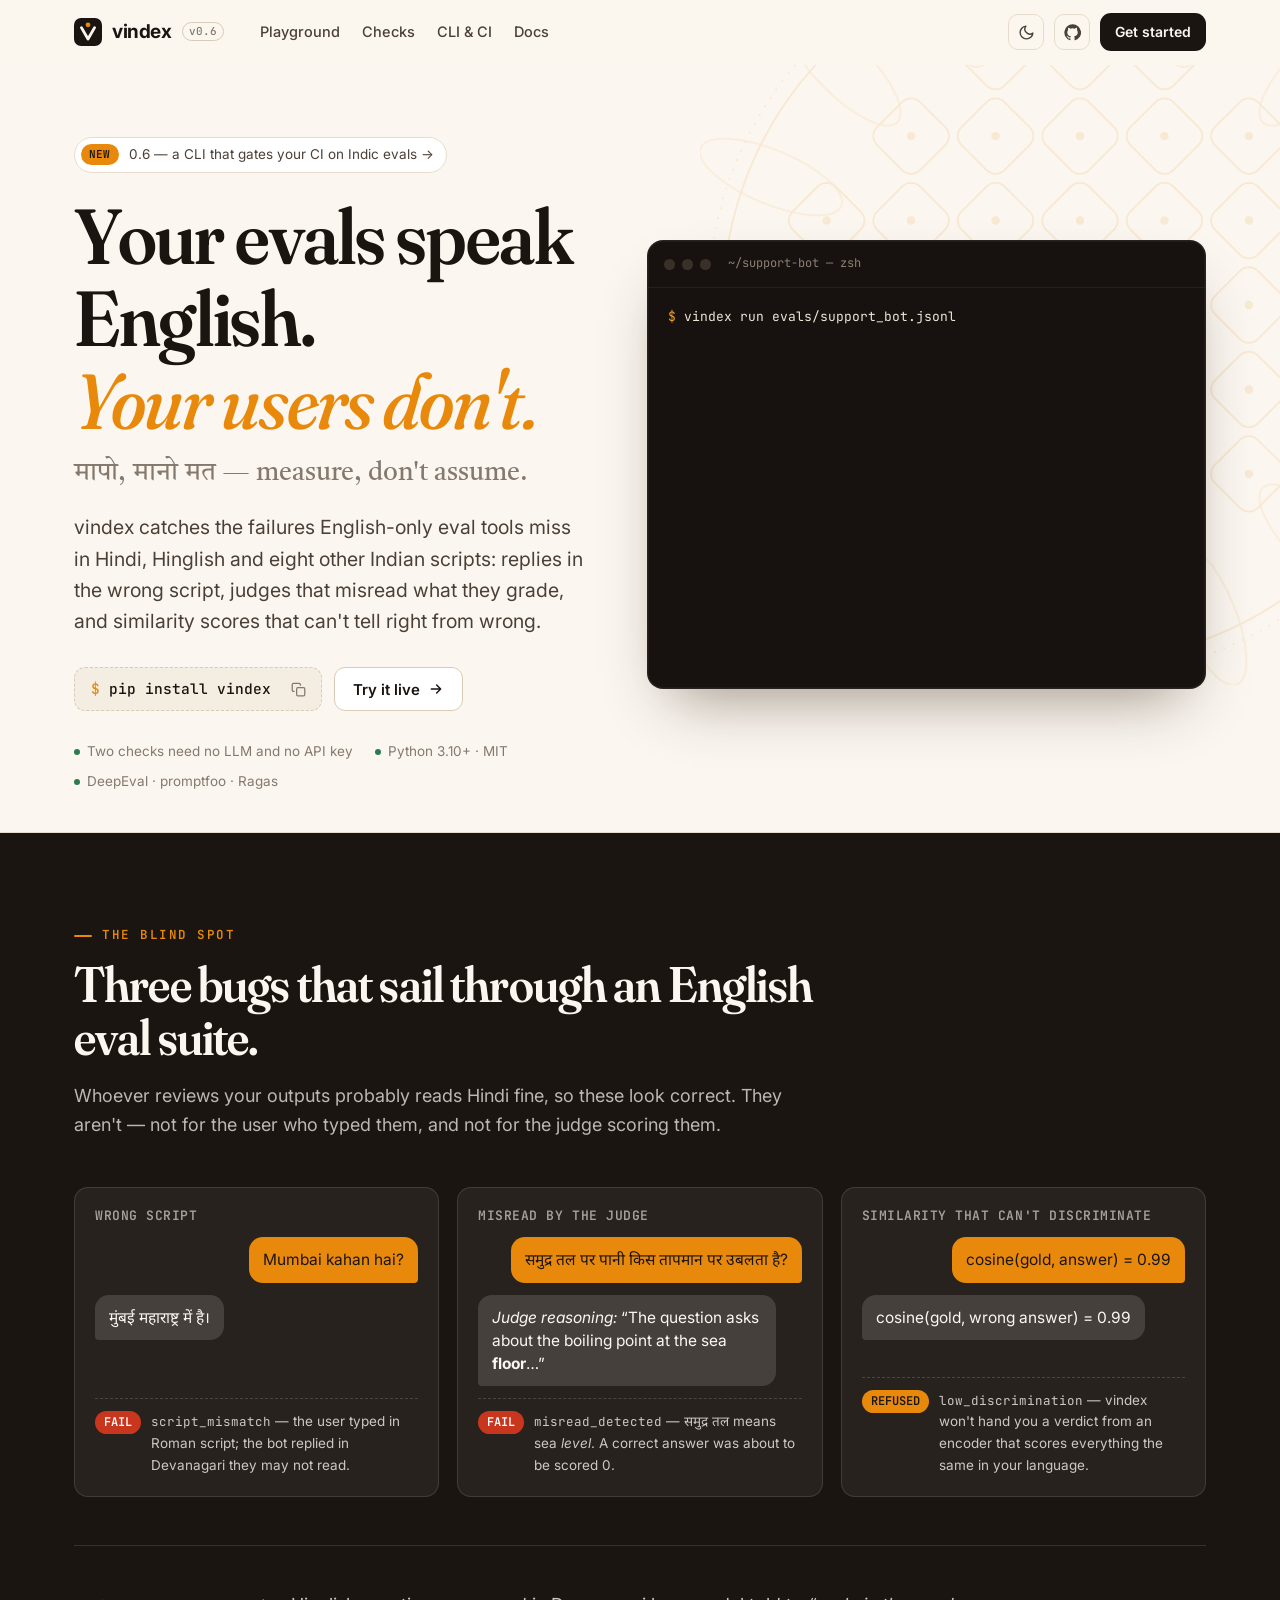
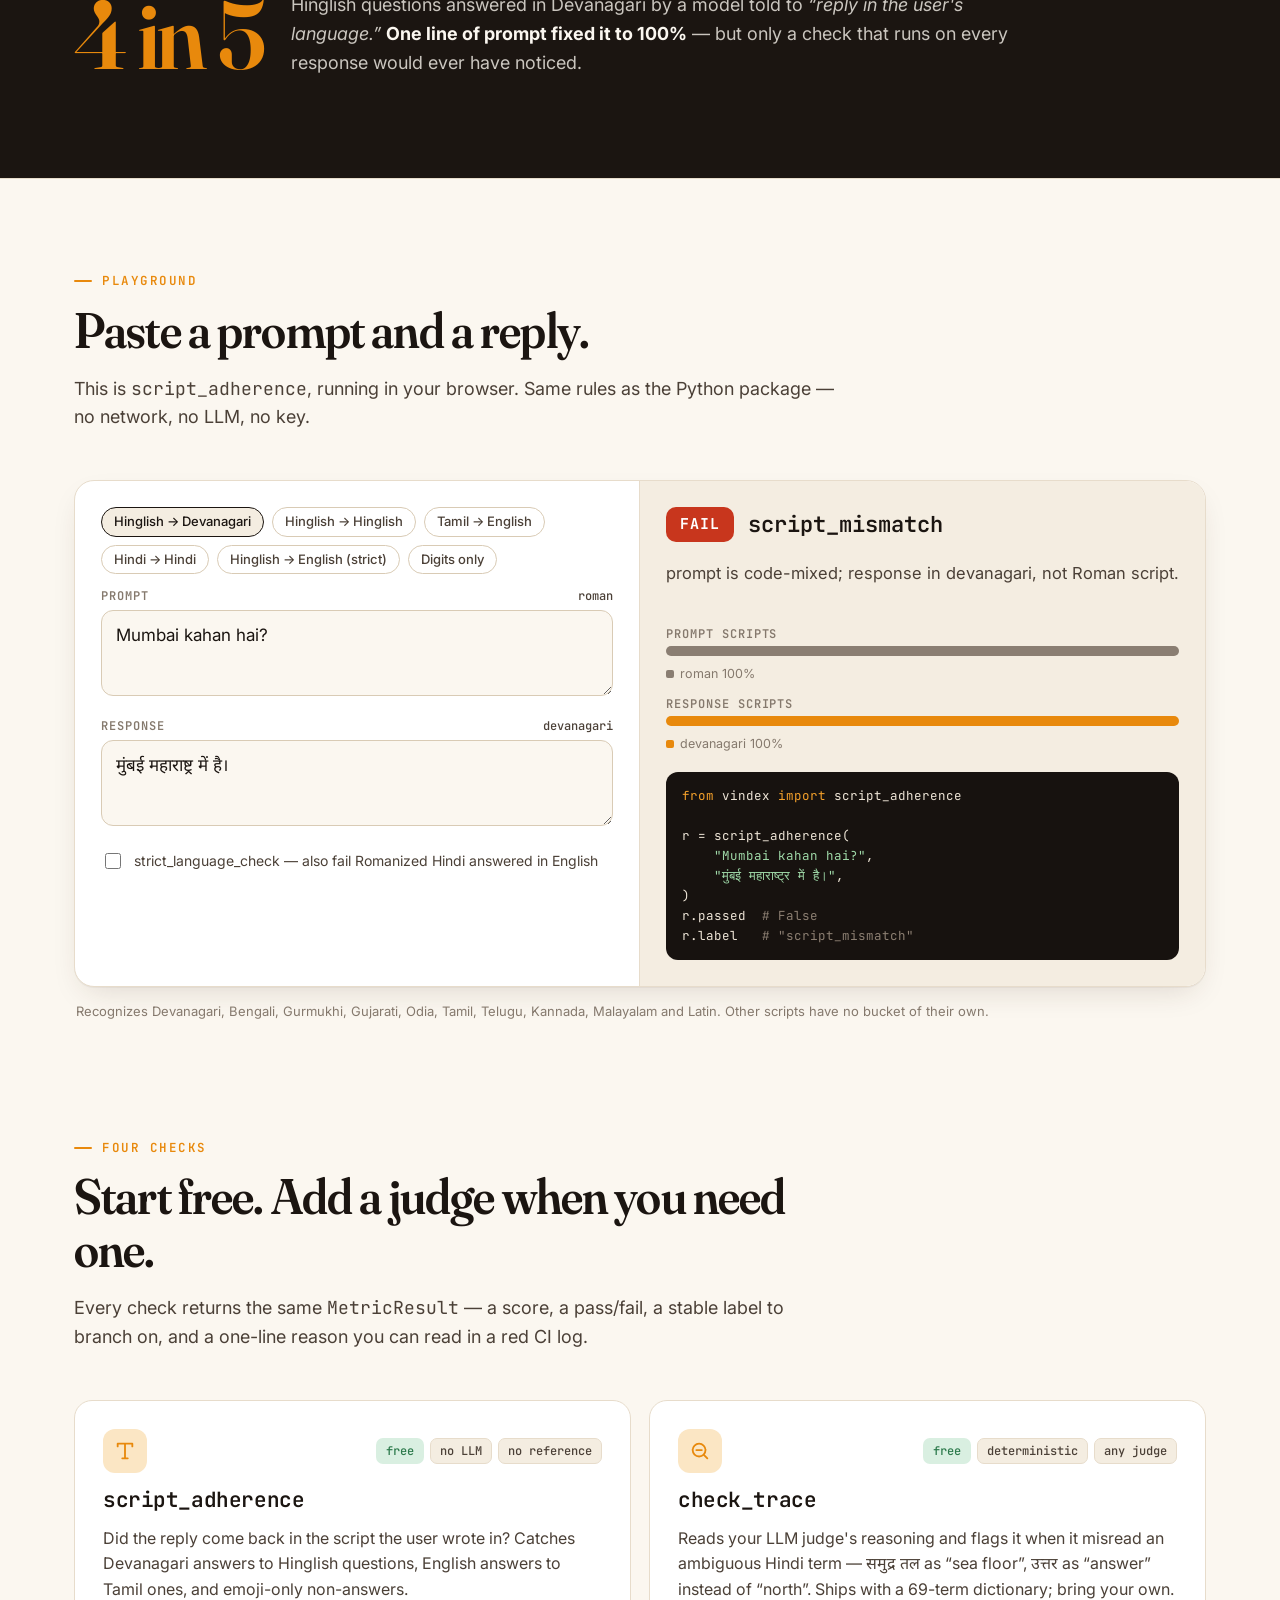
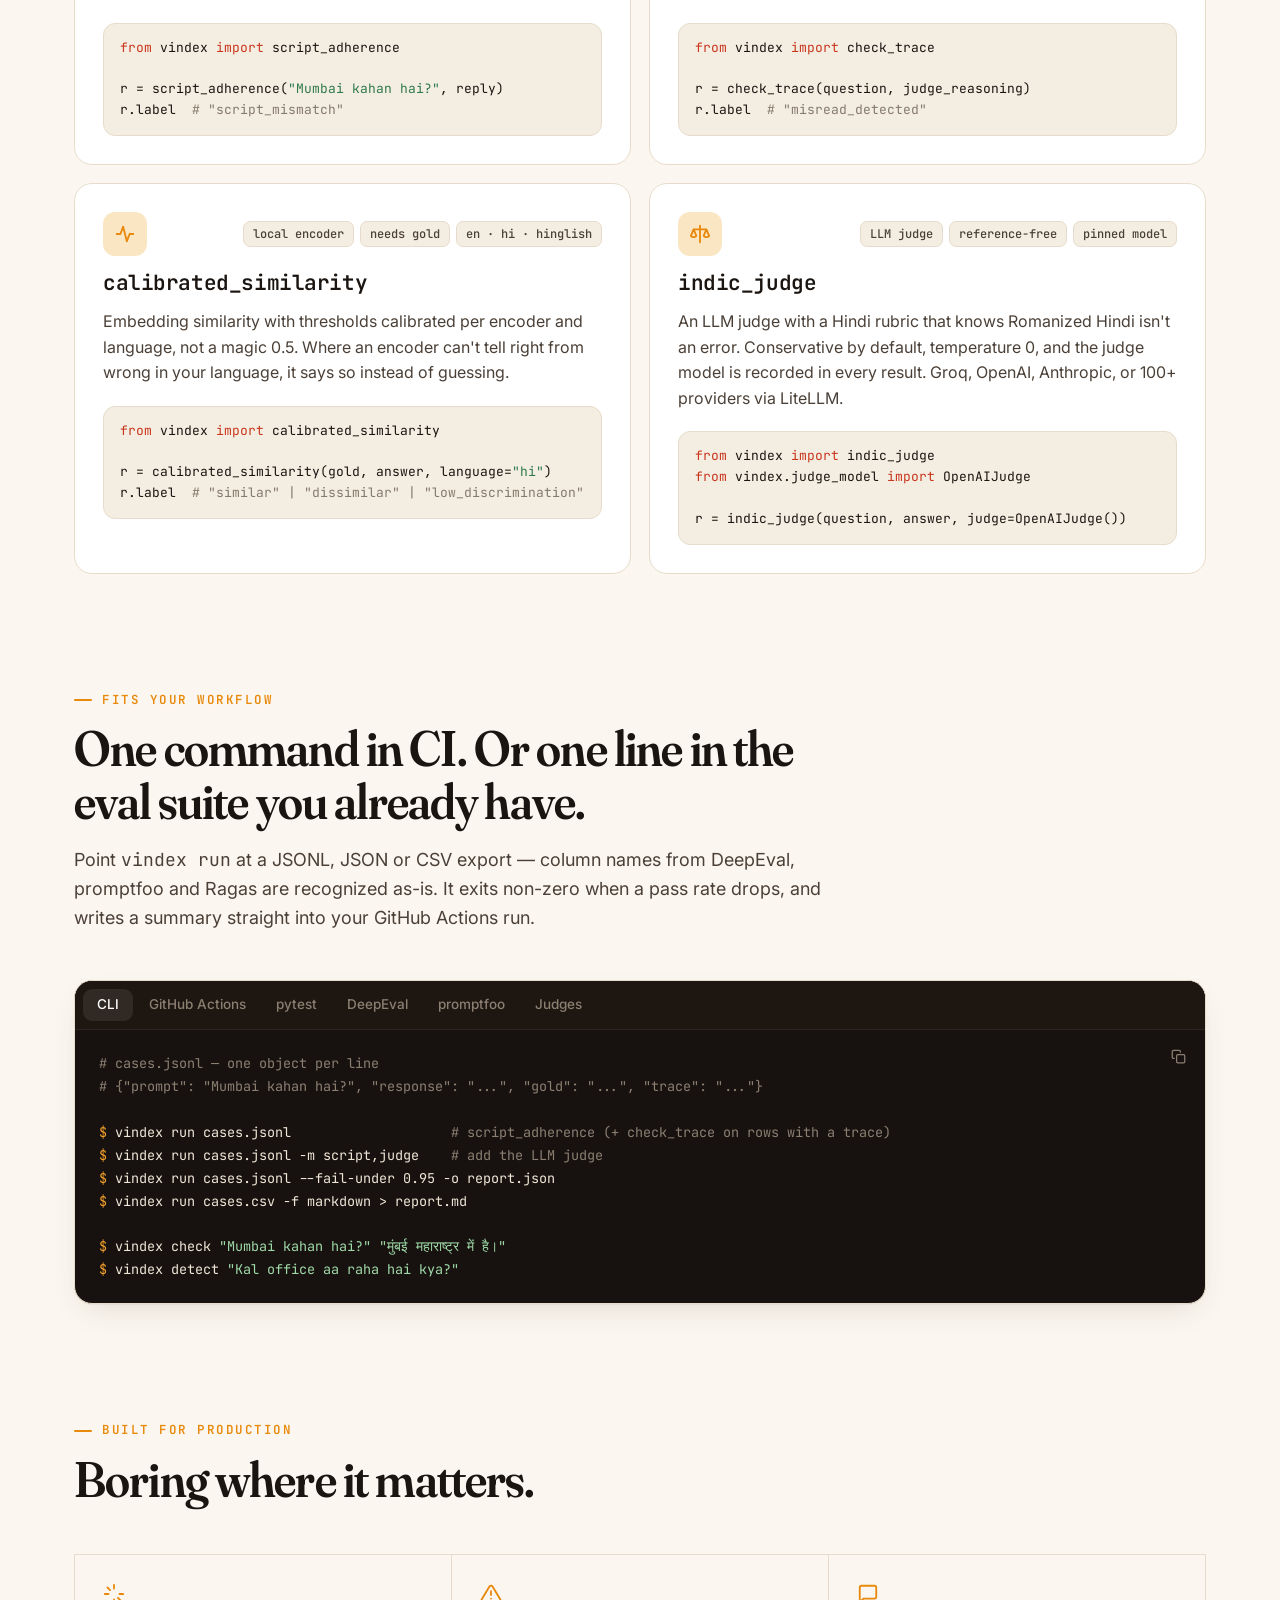
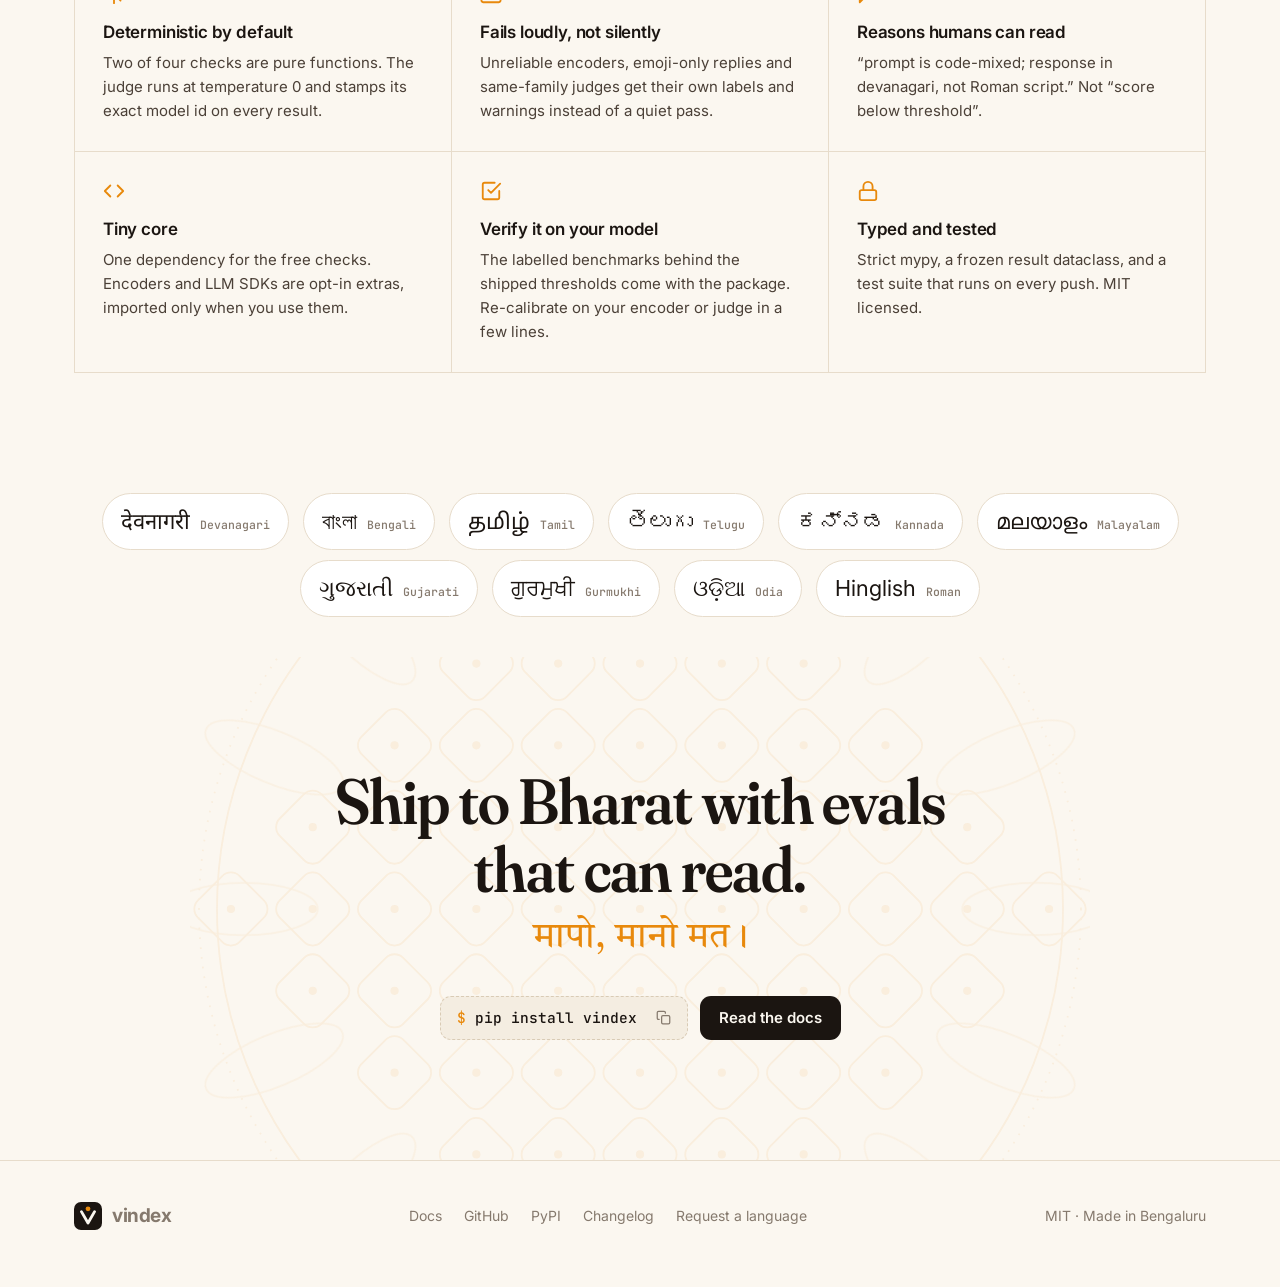
==== site/index.html @ a99db392 "Ship v0.6.0: turn vindex into a product - Add the `vindex` CLI (run/check/detect) with CI exit codes" ====
<!doctype html>
<html lang="en">
<head>
<meta charset="utf-8">
<meta name="viewport" content="width=device-width, initial-scale=1">
<title>vindex — Evals for Indian-language LLM apps</title>
<meta name="description" content="Catch the failures English-only eval tools miss in Hindi, Hinglish and 8 other Indian scripts: wrong-script replies, misread terms, and judges that don't understand what they grade.">
<meta property="og:title" content="vindex — Evals for Indian-language LLM apps">
<meta property="og:description" content="Script adherence, calibrated similarity, an Indic LLM judge and mistranslation checks. pip install vindex.">
<meta property="og:type" content="website">
<meta name="theme-color" content="#fbf7f0" media="(prefers-color-scheme: light)">
<meta name="theme-color" content="#120e0b" media="(prefers-color-scheme: dark)">
<link rel="icon" href="favicon.svg" type="image/svg+xml">
<link rel="preconnect" href="https://fonts.googleapis.com">
<link rel="preconnect" href="https://fonts.gstatic.com" crossorigin>
<link href="https://fonts.googleapis.com/css2?family=Fraunces:ital,opsz,wght,SOFT@0,9..144,500..700,50;1,9..144,500,50&family=Inter:wght@400;500;600;700&family=JetBrains+Mono:wght@400;500;600;700&family=Tiro+Devanagari+Hindi&family=Noto+Sans+Devanagari:wght@400;600&family=Noto+Sans+Tamil:wght@400;600&display=swap" rel="stylesheet">
<link rel="stylesheet" href="assets/style.css">
</head>
<body>

<header class="nav">
  <div class="wrap">
    <a class="brand" href="./"><img class="brand-mark" src="assets/logo.svg" alt="">vindex <small>v0.6</small></a>
    <nav class="nav-links" aria-label="Primary">
      <a href="#playground">Playground</a>
      <a href="#checks">Checks</a>
      <a href="#workflow">CLI &amp; CI</a>
      <a href="docs.html">Docs</a>
    </nav>
    <div class="nav-right">
      <button class="icon-btn" type="button" data-theme-toggle aria-label="Toggle dark mode">
        <svg viewBox="0 0 24 24" fill="none" stroke="currentColor" stroke-width="2" stroke-linecap="round" stroke-linejoin="round"><path d="M21 12.8A9 9 0 1 1 11.2 3a7 7 0 0 0 9.8 9.8z"/></svg>
      </button>
      <a class="icon-btn" href="https://github.com/dripston/vindex" aria-label="GitHub">
        <svg viewBox="0 0 24 24" fill="currentColor"><path d="M12 .5a11.5 11.5 0 0 0-3.64 22.41c.58.1.79-.25.79-.56v-2c-3.2.7-3.88-1.37-3.88-1.37-.52-1.33-1.28-1.69-1.28-1.69-1.05-.72.08-.7.08-.7 1.16.08 1.77 1.19 1.77 1.19 1.03 1.77 2.7 1.26 3.36.96.1-.75.4-1.26.73-1.55-2.55-.29-5.24-1.28-5.24-5.68 0-1.26.45-2.28 1.19-3.09-.12-.29-.52-1.46.11-3.05 0 0 .97-.31 3.17 1.18a11 11 0 0 1 5.77 0c2.2-1.49 3.17-1.18 3.17-1.18.63 1.59.23 2.76.11 3.05.74.81 1.19 1.83 1.19 3.09 0 4.41-2.69 5.38-5.25 5.67.41.36.78 1.06.78 2.14v3.17c0 .31.21.67.8.56A11.5 11.5 0 0 0 12 .5z"/></svg>
      </a>
      <a class="btn btn-primary nav-cta" href="docs.html#quickstart" style="height:38px;padding:0 14px;font-size:14px">Get started</a>
    </div>
  </div>
</header>

<main>
  <!-- ============================== HERO ============================== -->
  <section class="hero">
    <div class="hero-bg" data-kolam="9"></div>
    <div class="wrap hero-grid">
      <div>
        <a class="eyebrow" href="docs.html#cli"><b>NEW</b> 0.6 — a CLI that gates your CI on Indic evals →</a>
        <h1>Your evals speak English.<br><em>Your users don't.</em></h1>
        <div class="hero-deva" lang="hi">मापो, मानो मत — measure, don't assume.</div>
        <p class="lede">vindex catches the failures English-only eval tools miss in Hindi, Hinglish and eight other Indian scripts: replies in the wrong script, judges that misread what they grade, and similarity scores that can't tell right from wrong.</p>
        <div class="hero-actions">
          <span class="install"><span><span class="dollar">$</span> pip install vindex</span><button class="copy" type="button" data-copy="pip install vindex"></button></span>
          <a class="btn btn-ghost" href="#playground">Try it live
            <svg viewBox="0 0 24 24" fill="none" stroke="currentColor" stroke-width="2.2" stroke-linecap="round" stroke-linejoin="round"><path d="M5 12h14M13 6l6 6-6 6"/></svg></a>
        </div>
        <div class="hero-meta">
          <span><i></i>Two checks need no LLM and no API key</span>
          <span><i></i>Python 3.10+ · MIT</span>
          <span><i></i>DeepEval · promptfoo · Ragas</span>
        </div>
      </div>
      <div class="term" aria-label="Example vindex CLI output">
        <div class="term-bar"><i></i><i></i><i></i><span>~/support-bot — zsh</span></div>
        <pre id="term-body"></pre>
      </div>
    </div>
  </section>

  <!-- ============================== PROBLEM ============================== -->
  <section class="band">
    <div class="wrap">
      <div class="section-head reveal">
        <div class="kicker">The blind spot</div>
        <h2>Three bugs that sail through an English eval suite.</h2>
        <p>Whoever reviews your outputs probably reads Hindi fine, so these look correct. They aren't — not for the user who typed them, and not for the judge scoring them.</p>
      </div>
      <div class="chat-grid">
        <article class="chat reveal">
          <h3>Wrong script</h3>
          <div class="bubble user">Mumbai kahan hai?</div>
          <div class="bubble bot" lang="hi">मुंबई महाराष्ट्र में है।</div>
          <div class="verdict"><span class="tag fail">FAIL</span><span><code>script_mismatch</code> — the user typed in Roman script; the bot replied in Devanagari they may not read.</span></div>
        </article>
        <article class="chat reveal">
          <h3>Misread by the judge</h3>
          <div class="bubble user" lang="hi">समुद्र तल पर पानी किस तापमान पर उबलता है?</div>
          <div class="bubble bot"><i>Judge reasoning:</i> “The question asks about the boiling point at the sea <b>floor</b>…”</div>
          <div class="verdict"><span class="tag fail">FAIL</span><span><code>misread_detected</code> — समुद्र तल means sea <i>level</i>. A correct answer was about to be scored 0.</span></div>
        </article>
        <article class="chat reveal">
          <h3>Similarity that can't discriminate</h3>
          <div class="bubble user">cosine(gold, answer) = 0.99</div>
          <div class="bubble bot">cosine(gold, wrong answer) = 0.99</div>
          <div class="verdict"><span class="tag warn">REFUSED</span><span><code>low_discrimination</code> — vindex won't hand you a verdict from an encoder that scores everything the same in your language.</span></div>
        </article>
      </div>
      <div class="band-stat reveal">
        <div class="num">4 in 5</div>
        <p>Hinglish questions answered in Devanagari by a model told to <i>“reply in the user's language.”</i> <b>One line of prompt fixed it to 100%</b> — but only a check that runs on every response would ever have noticed.</p>
      </div>
    </div>
  </section>

  <!-- ============================== PLAYGROUND ============================== -->
  <section id="playground">
    <div class="wrap">
      <div class="section-head reveal">
        <div class="kicker">Playground</div>
        <h2>Paste a prompt and a reply.</h2>
        <p>This is <code>script_adherence</code>, running in your browser. Same rules as the Python package — no network, no LLM, no key.</p>
      </div>
      <div class="play reveal">
        <div class="play-in">
          <div class="presets" role="group" aria-label="Examples">
            <button type="button" class="on" data-p="Mumbai kahan hai?" data-r="मुंबई महाराष्ट्र में है।">Hinglish → Devanagari</button>
            <button type="button" data-p="Mera order kab aayega?" data-r="Aapka order kal tak deliver ho jayega.">Hinglish → Hinglish</button>
            <button type="button" data-p="சென்னை எங்கே உள்ளது?" data-r="Chennai is in Tamil Nadu.">Tamil → English</button>
            <button type="button" data-p="भारत की राजधानी क्या है?" data-r="भारत की राजधानी नई दिल्ली है।">Hindi → Hindi</button>
            <button type="button" data-p="Paisa kab refund hoga?" data-r="Your refund will arrive in 5-7 days." data-strict="1">Hinglish → English (strict)</button>
            <button type="button" data-p="Kitne log rehte hai Delhi mein?" data-r="३२०००००० 🙂">Digits only</button>
          </div>
          <div class="field">
            <label for="pg-prompt">Prompt <span id="pg-p-script"></span></label>
            <textarea id="pg-prompt" spellcheck="false">Mumbai kahan hai?</textarea>
          </div>
          <div class="field">
            <label for="pg-response">Response <span id="pg-r-script"></span></label>
            <textarea id="pg-response" spellcheck="false">मुंबई महाराष्ट्र में है।</textarea>
          </div>
          <label class="toggle"><input type="checkbox" id="pg-strict"> strict_language_check — also fail Romanized Hindi answered in English</label>
        </div>
        <div class="play-out" aria-live="polite">
          <div class="result-head">
            <span id="pg-verdict" class="big-verdict fail">FAIL</span>
            <span id="pg-label" class="result-label">script_mismatch</span>
          </div>
          <p id="pg-reason" class="result-reason"></p>
          <div class="bars">
            <div><h4>Prompt scripts</h4><div class="bar" id="pg-p-bar"></div><div class="legend" id="pg-p-legend"></div></div>
            <div><h4>Response scripts</h4><div class="bar" id="pg-r-bar"></div><div class="legend" id="pg-r-legend"></div></div>
          </div>
          <div class="code-out" id="pg-code"></div>
        </div>
      </div>
      <p class="play-note">Recognizes Devanagari, Bengali, Gurmukhi, Gujarati, Odia, Tamil, Telugu, Kannada, Malayalam and Latin. Other scripts have no bucket of their own.</p>
    </div>
  </section>

  <!-- ============================== CHECKS ============================== -->
  <section id="checks" style="padding-top:24px">
    <div class="wrap">
      <div class="section-head reveal">
        <div class="kicker">Four checks</div>
        <h2>Start free. Add a judge when you need one.</h2>
        <p>Every check returns the same <code>MetricResult</code> — a score, a pass/fail, a stable label to branch on, and a one-line reason you can read in a red CI log.</p>
      </div>
      <div class="cards">
        <article class="card reveal">
          <div class="card-top">
            <div class="card-icon"><svg viewBox="0 0 24 24" fill="none" stroke="currentColor" stroke-width="2" stroke-linecap="round" stroke-linejoin="round"><path d="M4 7V4h16v3M9 20h6M12 4v16"/></svg></div>
            <div class="chips"><span class="chip free">free</span><span class="chip">no LLM</span><span class="chip">no reference</span></div>
          </div>
          <h3>script_adherence</h3>
          <p>Did the reply come back in the script the user wrote in? Catches Devanagari answers to Hinglish questions, English answers to Tamil ones, and emoji-only non-answers.</p>
<pre><span class="k">from</span> vindex <span class="k">import</span> script_adherence

r = script_adherence(<span class="s">"Mumbai kahan hai?"</span>, reply)
r.label  <span class="c"># "script_mismatch"</span></pre>
        </article>
        <article class="card reveal">
          <div class="card-top">
            <div class="card-icon"><svg viewBox="0 0 24 24" fill="none" stroke="currentColor" stroke-width="2" stroke-linecap="round" stroke-linejoin="round"><circle cx="11" cy="11" r="7"/><path d="m20 20-3.5-3.5M8 11h6"/></svg></div>
            <div class="chips"><span class="chip free">free</span><span class="chip">deterministic</span><span class="chip">any judge</span></div>
          </div>
          <h3>check_trace</h3>
          <p>Reads your LLM judge's reasoning and flags it when it misread an ambiguous Hindi term — <span lang="hi">समुद्र तल</span> as “sea floor”, <span lang="hi">उत्तर</span> as “answer” instead of “north”. Ships with a 69-term dictionary; bring your own.</p>
<pre><span class="k">from</span> vindex <span class="k">import</span> check_trace

r = check_trace(question, judge_reasoning)
r.label  <span class="c"># "misread_detected"</span></pre>
        </article>
        <article class="card reveal">
          <div class="card-top">
            <div class="card-icon"><svg viewBox="0 0 24 24" fill="none" stroke="currentColor" stroke-width="2" stroke-linecap="round" stroke-linejoin="round"><path d="M3 12h4l3-8 4 16 3-8h4"/></svg></div>
            <div class="chips"><span class="chip">local encoder</span><span class="chip">needs gold</span><span class="chip">en · hi · hinglish</span></div>
          </div>
          <h3>calibrated_similarity</h3>
          <p>Embedding similarity with thresholds calibrated per encoder and language, not a magic 0.5. Where an encoder can't tell right from wrong in your language, it says so instead of guessing.</p>
<pre><span class="k">from</span> vindex <span class="k">import</span> calibrated_similarity

r = calibrated_similarity(gold, answer, language=<span class="s">"hi"</span>)
r.label  <span class="c"># "similar" | "dissimilar" | "low_discrimination"</span></pre>
        </article>
        <article class="card reveal">
          <div class="card-top">
            <div class="card-icon"><svg viewBox="0 0 24 24" fill="none" stroke="currentColor" stroke-width="2" stroke-linecap="round" stroke-linejoin="round"><path d="M12 3v18M5 7h14M5 7l-3 7a4 4 0 0 0 6 0zM19 7l-3 7a4 4 0 0 0 6 0z"/></svg></div>
            <div class="chips"><span class="chip">LLM judge</span><span class="chip">reference-free</span><span class="chip">pinned model</span></div>
          </div>
          <h3>indic_judge</h3>
          <p>An LLM judge with a Hindi rubric that knows Romanized Hindi isn't an error. Conservative by default, temperature 0, and the judge model is recorded in every result. Groq, OpenAI, Anthropic, or 100+ providers via LiteLLM.</p>
<pre><span class="k">from</span> vindex <span class="k">import</span> indic_judge
<span class="k">from</span> vindex.judge_model <span class="k">import</span> OpenAIJudge

r = indic_judge(question, answer, judge=OpenAIJudge())</pre>
        </article>
      </div>
    </div>
  </section>

  <!-- ============================== WORKFLOW ============================== -->
  <section id="workflow" style="padding-top:24px">
    <div class="wrap">
      <div class="section-head reveal">
        <div class="kicker">Fits your workflow</div>
        <h2>One command in CI. Or one line in the eval suite you already have.</h2>
        <p>Point <code>vindex run</code> at a JSONL, JSON or CSV export — column names from DeepEval, promptfoo and Ragas are recognized as-is. It exits non-zero when a pass rate drops, and writes a summary straight into your GitHub Actions run.</p>
      </div>
      <div class="tabs reveal" data-tabs>
        <div class="tablist" role="tablist" aria-label="Integrations">
          <button role="tab" aria-selected="true" aria-controls="tab-cli" id="t-cli">CLI</button>
          <button role="tab" aria-selected="false" aria-controls="tab-gha" id="t-gha" tabindex="-1">GitHub Actions</button>
          <button role="tab" aria-selected="false" aria-controls="tab-py" id="t-py" tabindex="-1">pytest</button>
          <button role="tab" aria-selected="false" aria-controls="tab-de" id="t-de" tabindex="-1">DeepEval</button>
          <button role="tab" aria-selected="false" aria-controls="tab-pf" id="t-pf" tabindex="-1">promptfoo</button>
          <button role="tab" aria-selected="false" aria-controls="tab-judge" id="t-judge" tabindex="-1">Judges</button>
        </div>
<div class="tabpanel" role="tabpanel" id="tab-cli" aria-labelledby="t-cli"><pre data-copyable><span class="c"># cases.jsonl — one object per line</span>
<span class="c"># {"prompt": "Mumbai kahan hai?", "response": "...", "gold": "...", "trace": "..."}</span>

<span class="p">$</span> vindex run cases.jsonl                    <span class="c"># script_adherence (+ check_trace on rows with a trace)</span>
<span class="p">$</span> vindex run cases.jsonl -m script,judge    <span class="c"># add the LLM judge</span>
<span class="p">$</span> vindex run cases.jsonl --fail-under 0.95 -o report.json
<span class="p">$</span> vindex run cases.csv -f markdown &gt; report.md

<span class="p">$</span> vindex check <span class="s">"Mumbai kahan hai?"</span> <span class="s">"मुंबई महाराष्ट्र में है।"</span>
<span class="p">$</span> vindex detect <span class="s">"Kal office aa raha hai kya?"</span></pre></div>
<div class="tabpanel" role="tabpanel" id="tab-gha" aria-labelledby="t-gha" hidden><pre data-copyable><span class="c"># .github/workflows/evals.yml</span>
<span class="k">name</span>: evals
<span class="k">on</span>: [pull_request]
<span class="k">jobs</span>:
  <span class="k">indic</span>:
    <span class="k">runs-on</span>: ubuntu-latest
    <span class="k">steps</span>:
      - <span class="k">uses</span>: actions/checkout@v4
      - <span class="k">uses</span>: actions/setup-python@v5
        <span class="k">with</span>: { <span class="k">python-version</span>: <span class="s">"3.12"</span> }
      - <span class="k">run</span>: pip install vindex
      - <span class="k">run</span>: vindex run evals/cases.jsonl --fail-under 0.95
        <span class="c"># a markdown report is added to the job summary automatically</span></pre></div>
<div class="tabpanel" role="tabpanel" id="tab-py" aria-labelledby="t-py" hidden><pre data-copyable><span class="k">import</span> pytest
<span class="k">from</span> vindex <span class="k">import</span> script_adherence

<span class="f">@pytest.mark.parametrize</span>(<span class="s">"prompt"</span>, [
    <span class="s">"Mera refund kab aayega?"</span>,
    <span class="s">"मेरा रिफंड कब आएगा?"</span>,
    <span class="s">"என் பணம் எப்போது திரும்ப வரும்?"</span>,
])
<span class="k">def</span> <span class="f">test_bot_replies_in_users_script</span>(bot, prompt):
    result = script_adherence(prompt, bot(prompt))
    <span class="k">assert</span> result.passed, result.reason</pre></div>
<div class="tabpanel" role="tabpanel" id="tab-de" aria-labelledby="t-de" hidden><pre data-copyable><span class="c"># examples/integrations/deepeval_vindex.py</span>
<span class="k">from</span> deepeval <span class="k">import</span> evaluate
<span class="k">from</span> deepeval.test_case <span class="k">import</span> LLMTestCase
<span class="k">from</span> deepeval_vindex <span class="k">import</span> ScriptAdherenceMetric

case = LLMTestCase(
    input=<span class="s">"Mumbai kahan hai?"</span>,
    actual_output=<span class="s">"Mumbai Maharashtra ki rajdhani hai."</span>,
)
evaluate([case], [ScriptAdherenceMetric()])</pre></div>
<div class="tabpanel" role="tabpanel" id="tab-pf" aria-labelledby="t-pf" hidden><pre data-copyable><span class="c"># promptfooconfig.yaml</span>
<span class="k">tests</span>:
  - <span class="k">vars</span>: { <span class="k">question</span>: <span class="s">"Mumbai kahan hai?"</span> }
    <span class="k">assert</span>:
      - <span class="k">type</span>: python
        <span class="k">value</span>: file://promptfoo_vindex.py</pre></div>
<div class="tabpanel" role="tabpanel" id="tab-judge" aria-labelledby="t-judge" hidden><pre data-copyable><span class="k">from</span> vindex <span class="k">import</span> indic_judge
<span class="k">from</span> vindex.judge_model <span class="k">import</span> GroqJudge, OpenAIJudge, AnthropicJudge, LiteLLMJudge

indic_judge(q, a)                                         <span class="c"># Groq, openai/gpt-oss-120b (default)</span>
indic_judge(q, a, judge=OpenAIJudge(<span class="s">"gpt-4o"</span>))
indic_judge(q, a, judge=AnthropicJudge())
indic_judge(q, a, judge=LiteLLMJudge(<span class="s">"gemini/gemini-1.5-pro"</span>))

<span class="c"># from the CLI</span>
<span class="p">$</span> vindex run cases.jsonl -m judge --judge anthropic:claude-sonnet-4-5</pre></div>
      </div>
    </div>
  </section>

  <!-- ============================== FEATURES ============================== -->
  <section style="padding-top:24px">
    <div class="wrap">
      <div class="section-head reveal">
        <div class="kicker">Built for production</div>
        <h2>Boring where it matters.</h2>
      </div>
      <div class="feat reveal">
        <div>
          <svg viewBox="0 0 24 24" fill="none" stroke="currentColor" stroke-width="2" stroke-linecap="round" stroke-linejoin="round"><path d="M12 2v4M12 18v4M4.9 4.9l2.8 2.8M16.3 16.3l2.8 2.8M2 12h4M18 12h4"/></svg>
          <h4>Deterministic by default</h4>
          <p>Two of four checks are pure functions. The judge runs at temperature 0 and stamps its exact model id on every result.</p>
        </div>
        <div>
          <svg viewBox="0 0 24 24" fill="none" stroke="currentColor" stroke-width="2" stroke-linecap="round" stroke-linejoin="round"><path d="M10.3 3.9 1.8 18a2 2 0 0 0 1.7 3h17a2 2 0 0 0 1.7-3L13.7 3.9a2 2 0 0 0-3.4 0zM12 9v4M12 17h.01"/></svg>
          <h4>Fails loudly, not silently</h4>
          <p>Unreliable encoders, emoji-only replies and same-family judges get their own labels and warnings instead of a quiet pass.</p>
        </div>
        <div>
          <svg viewBox="0 0 24 24" fill="none" stroke="currentColor" stroke-width="2" stroke-linecap="round" stroke-linejoin="round"><path d="M21 15a2 2 0 0 1-2 2H7l-4 4V5a2 2 0 0 1 2-2h14a2 2 0 0 1 2 2z"/></svg>
          <h4>Reasons humans can read</h4>
          <p>“prompt is code-mixed; response in devanagari, not Roman script.” Not “score below threshold”.</p>
        </div>
        <div>
          <svg viewBox="0 0 24 24" fill="none" stroke="currentColor" stroke-width="2" stroke-linecap="round" stroke-linejoin="round"><path d="M16 18l6-6-6-6M8 6l-6 6 6 6"/></svg>
          <h4>Tiny core</h4>
          <p>One dependency for the free checks. Encoders and LLM SDKs are opt-in extras, imported only when you use them.</p>
        </div>
        <div>
          <svg viewBox="0 0 24 24" fill="none" stroke="currentColor" stroke-width="2" stroke-linecap="round" stroke-linejoin="round"><path d="M9 11l3 3L22 4M21 12v7a2 2 0 0 1-2 2H5a2 2 0 0 1-2-2V5a2 2 0 0 1 2-2h11"/></svg>
          <h4>Verify it on your model</h4>
          <p>The labelled benchmarks behind the shipped thresholds come with the package. Re-calibrate on your encoder or judge in a few lines.</p>
        </div>
        <div>
          <svg viewBox="0 0 24 24" fill="none" stroke="currentColor" stroke-width="2" stroke-linecap="round" stroke-linejoin="round"><rect x="3" y="11" width="18" height="11" rx="2"/><path d="M7 11V7a5 5 0 0 1 10 0v4"/></svg>
          <h4>Typed and tested</h4>
          <p>Strict mypy, a frozen result dataclass, and a test suite that runs on every push. MIT licensed.</p>
        </div>
      </div>
    </div>
  </section>

  <!-- ============================== SCRIPTS ============================== -->
  <section style="padding:24px 0 40px">
    <div class="wrap">
      <div class="scripts reveal">
        <span lang="hi">देवनागरी <small>Devanagari</small></span>
        <span lang="bn">বাংলা <small>Bengali</small></span>
        <span lang="ta">தமிழ் <small>Tamil</small></span>
        <span lang="te">తెలుగు <small>Telugu</small></span>
        <span lang="kn">ಕನ್ನಡ <small>Kannada</small></span>
        <span lang="ml">മലയാളം <small>Malayalam</small></span>
        <span lang="gu">ગુજરાતી <small>Gujarati</small></span>
        <span lang="pa">ਗੁਰਮੁਖੀ <small>Gurmukhi</small></span>
        <span lang="or">ଓଡ଼ିଆ <small>Odia</small></span>
        <span>Hinglish <small>Roman</small></span>
      </div>
    </div>
  </section>

  <!-- ============================== CTA ============================== -->
  <section class="cta">
    <div class="cta-bg" data-kolam="11"></div>
    <div class="wrap" style="position:relative">
      <h2>Ship to Bharat with evals<br>that can read.</h2>
      <div class="deva" lang="hi">मापो, मानो मत।</div>
      <div class="hero-actions">
        <span class="install"><span><span class="dollar">$</span> pip install vindex</span><button class="copy" type="button" data-copy="pip install vindex"></button></span>
        <a class="btn btn-primary" href="docs.html">Read the docs</a>
      </div>
    </div>
  </section>
</main>

<footer>
  <div class="wrap">
    <a class="brand" href="./"><img class="brand-mark" src="assets/logo.svg" alt="">vindex</a>
    <nav aria-label="Footer">
      <a href="docs.html">Docs</a>
      <a href="https://github.com/dripston/vindex">GitHub</a>
      <a href="https://pypi.org/project/vindex/">PyPI</a>
      <a href="https://github.com/dripston/vindex/blob/master/CHANGELOG.md">Changelog</a>
      <a href="https://github.com/dripston/vindex/issues">Request a language</a>
    </nav>
    <span>MIT · Made in Bengaluru</span>
  </div>
</footer>

<script src="assets/site.js"></script>
</body>
</html>
---- site/assets/style.css ----
/* vindex — site styles */

:root {
  --paper: #fbf7f0;
  --paper-2: #f4ede1;
  --card: #ffffff;
  --ink: #1b1511;
  --ink-2: #4b4037;
  --muted: #85796d;
  --line: #e7dccb;
  --line-2: #d9cbb5;
  --marigold: #e8890c;
  --marigold-soft: #fbe6c4;
  --sindoor: #c8361d;
  --sindoor-soft: #f8dcd5;
  --leaf: #2d7a4c;
  --leaf-soft: #d9efe1;
  --indigo: #27335e;
  --term-bg: #17120f;
  --term-ink: #efe6d8;
  --term-dim: #8c7f72;
  --shadow: 0 1px 0 rgba(27, 21, 17, .04), 0 12px 32px -12px rgba(60, 40, 20, .18);
  --radius: 14px;
  --serif: "Fraunces", "Tiro Devanagari Hindi", Georgia, serif;
  --sans: "Inter", "Noto Sans Devanagari", "Noto Sans Tamil", system-ui, -apple-system, "Segoe UI", sans-serif;
  --deva: "Tiro Devanagari Hindi", "Noto Serif Devanagari", serif;
  --mono: "JetBrains Mono", ui-monospace, "SFMono-Regular", Consolas, monospace;
  color-scheme: light;
}

@media (prefers-color-scheme: dark) {
  :root:not([data-theme="light"]) {
    --paper: #120e0b;
    --paper-2: #1a1511;
    --card: #1d1814;
    --ink: #f3ebde;
    --ink-2: #cdbfad;
    --muted: #97897a;
    --line: #2e2620;
    --line-2: #3d332b;
    --marigold: #f5a12b;
    --marigold-soft: #3a2a12;
    --sindoor: #ef6a4f;
    --sindoor-soft: #3b1b14;
    --leaf: #5fbf85;
    --leaf-soft: #15301f;
    --indigo: #a9b6ea;
    --term-bg: #0b0806;
    --shadow: 0 1px 0 rgba(0, 0, 0, .3), 0 18px 40px -16px rgba(0, 0, 0, .7);
    color-scheme: dark;
  }
}
:root[data-theme="dark"] {
  --paper: #120e0b;
  --paper-2: #1a1511;
  --card: #1d1814;
  --ink: #f3ebde;
  --ink-2: #cdbfad;
  --muted: #97897a;
  --line: #2e2620;
  --line-2: #3d332b;
  --marigold: #f5a12b;
  --marigold-soft: #3a2a12;
  --sindoor: #ef6a4f;
  --sindoor-soft: #3b1b14;
  --leaf: #5fbf85;
  --leaf-soft: #15301f;
  --indigo: #a9b6ea;
  --term-bg: #0b0806;
  --shadow: 0 1px 0 rgba(0, 0, 0, .3), 0 18px 40px -16px rgba(0, 0, 0, .7);
  color-scheme: dark;
}

*, *::before, *::after { box-sizing: border-box; }
html { -webkit-text-size-adjust: 100%; scroll-behavior: smooth; scroll-padding-top: 84px; }
body {
  margin: 0;
  background: var(--paper);
  color: var(--ink);
  font: 16px/1.6 var(--sans);
  -webkit-font-smoothing: antialiased;
  overflow-x: hidden;
}
a { color: inherit; }
img, svg { display: block; max-width: 100%; }
code, pre, kbd { font-family: var(--mono); }
::selection { background: var(--marigold-soft); color: var(--ink); }

.wrap { width: 100%; max-width: 1180px; margin: 0 auto; padding: 0 24px; }
@media (max-width: 640px) { .wrap { padding: 0 16px; } }

/* ---------- nav ---------- */
.nav {
  position: sticky; top: 0; z-index: 50;
  background: color-mix(in srgb, var(--paper) 82%, transparent);
  backdrop-filter: saturate(1.4) blur(14px);
  -webkit-backdrop-filter: saturate(1.4) blur(14px);
  border-bottom: 1px solid transparent;
  transition: border-color .2s;
}
.nav.scrolled { border-bottom-color: var(--line); }
.nav .wrap { display: flex; align-items: center; gap: 28px; height: 64px; }
.brand { display: flex; align-items: center; gap: 10px; text-decoration: none; font-weight: 700; letter-spacing: -.02em; font-size: 19px; }
.brand-mark { width: 28px; height: 28px; }
.brand small { font: 500 11px/1 var(--mono); color: var(--muted); border: 1px solid var(--line-2); padding: 3px 6px; border-radius: 999px; letter-spacing: 0; }
.nav-links { display: flex; gap: 22px; margin-left: 8px; }
.nav-links a { text-decoration: none; color: var(--ink-2); font-size: 14.5px; font-weight: 500; }
.nav-links a:hover, .nav-links a[aria-current] { color: var(--ink); }
.nav-right { margin-left: auto; display: flex; align-items: center; gap: 10px; }
.icon-btn {
  display: inline-grid; place-items: center; width: 36px; height: 36px; border-radius: 10px;
  border: 1px solid var(--line); background: transparent; color: var(--ink-2); cursor: pointer;
}
.icon-btn:hover { color: var(--ink); border-color: var(--line-2); }
.icon-btn svg { width: 17px; height: 17px; }
@media (max-width: 760px) { .nav-links { display: none; } }
@media (max-width: 480px) { .nav-cta { display: none !important; } }
.btn { white-space: nowrap; }

/* ---------- buttons ---------- */
.btn {
  display: inline-flex; align-items: center; gap: 8px; height: 44px; padding: 0 18px;
  border-radius: 11px; font: 600 15px/1 var(--sans); text-decoration: none; cursor: pointer;
  border: 1px solid transparent; transition: transform .12s, background .15s, border-color .15s;
}
.btn:active { transform: translateY(1px); }
.btn-primary { background: var(--ink); color: var(--paper); }
.btn-primary:hover { background: color-mix(in srgb, var(--ink) 86%, var(--marigold)); }
.btn-ghost { border-color: var(--line-2); color: var(--ink); background: var(--card); }
.btn-ghost:hover { border-color: var(--ink-2); }
.btn svg { width: 16px; height: 16px; }

.install {
  display: inline-flex; align-items: center; gap: 12px; height: 44px; padding: 0 8px 0 16px;
  border-radius: 11px; border: 1px dashed var(--line-2); background: var(--paper-2);
  font: 500 14.5px/1 var(--mono); color: var(--ink);
}
.install .dollar { color: var(--marigold); user-select: none; }
.copy {
  display: inline-grid; place-items: center; width: 30px; height: 30px; border: 0; border-radius: 8px;
  background: transparent; color: var(--muted); cursor: pointer;
}
.copy:hover { background: var(--line); color: var(--ink); }
.copy svg { width: 15px; height: 15px; }
.copy.done { color: var(--leaf); }

/* ---------- hero ---------- */
.hero { position: relative; padding: 72px 0 40px; overflow: hidden; }
.hero-bg { position: absolute; inset: 0; pointer-events: none; color: var(--marigold); opacity: .13; }
.hero-bg svg { position: absolute; right: -180px; top: -140px; width: 760px; height: 760px; }
@media (max-width: 900px) { .hero-bg svg { right: -320px; top: -220px; } }
.hero-grid { position: relative; display: grid; grid-template-columns: 1fr 1.08fr; gap: 56px; align-items: center; }
@media (max-width: 980px) { .hero-grid { grid-template-columns: 1fr; gap: 40px; } }

.eyebrow {
  display: inline-flex; align-items: center; gap: 10px; padding: 6px 12px 6px 6px; border-radius: 999px;
  border: 1px solid var(--line); background: var(--card); font-size: 13.5px; color: var(--ink-2);
  text-decoration: none;
}
.eyebrow b { font: 600 11px/1 var(--mono); background: var(--marigold); color: #1b1511; padding: 5px 8px; border-radius: 999px; letter-spacing: .02em; }
.eyebrow:hover { border-color: var(--line-2); }

h1, h2, h3 { font-family: var(--serif); font-weight: 600; letter-spacing: -.017em; line-height: 1.06; margin: 0; font-variation-settings: "SOFT" 50, "opsz" 144; }
.hero h1 { font-size: clamp(42px, 6.4vw, 78px); margin: 22px 0 0; }
.hero h1 em { font-style: italic; font-weight: 500; color: var(--marigold); }
.hero-deva { font: 400 clamp(20px, 2.2vw, 26px)/1.3 var(--deva); color: var(--muted); margin-top: 14px; }
.hero p.lede { font-size: clamp(17px, 1.6vw, 19.5px); color: var(--ink-2); max-width: 34em; margin: 22px 0 30px; }
.hero-actions { display: flex; flex-wrap: wrap; gap: 12px; align-items: center; }
.hero-meta { display: flex; flex-wrap: wrap; gap: 8px 22px; margin-top: 30px; font-size: 13.5px; color: var(--muted); }
.hero-meta span { display: inline-flex; align-items: center; gap: 7px; }
.hero-meta i { width: 6px; height: 6px; border-radius: 50%; background: var(--leaf); display: inline-block; }

/* ---------- terminal ---------- */
.term {
  position: relative; background: var(--term-bg); color: var(--term-ink); border-radius: 16px;
  box-shadow: 0 30px 60px -24px rgba(40, 20, 5, .45), 0 0 0 1px rgba(255,255,255,.04) inset;
  font: 13px/1.62 var(--mono); overflow: hidden; min-width: 0;
  border: 1px solid rgba(255,255,255,.07);
}
.term-bar { display: flex; align-items: center; gap: 7px; padding: 13px 16px; border-bottom: 1px solid rgba(255,255,255,.06); }
.term-bar i { width: 11px; height: 11px; border-radius: 50%; background: #3a302a; }
.term-bar span { margin-left: 10px; color: var(--term-dim); font-size: 12px; }
.term pre { margin: 0; padding: 18px 20px 22px; white-space: pre; overflow-x: auto; min-height: 400px; }
.term .p { color: #f5a12b; }
.term .d { color: var(--term-dim); }
.term .g { color: #6fd39a; }
.term .r { color: #ff7a5c; }
.term .y { color: #f3c969; }
.term .b { color: #fff; font-weight: 700; }
.term .cursor { display: inline-block; width: 8px; height: 16px; background: #f5a12b; vertical-align: -3px; animation: blink 1s steps(1) infinite; }
@keyframes blink { 50% { opacity: 0; } }
@media (max-width: 640px) { .term { font-size: 11.5px; } .term pre { min-height: 0; padding: 14px; } }

/* ---------- sections ---------- */
section { padding: 96px 0; }
@media (max-width: 640px) { section { padding: 64px 0; } }
.kicker { font: 600 12.5px/1 var(--mono); letter-spacing: .12em; text-transform: uppercase; color: var(--marigold); display: flex; align-items: center; gap: 10px; }
.kicker::before { content: ""; width: 18px; height: 2px; background: currentColor; border-radius: 2px; }
.section-head { max-width: 760px; margin-bottom: 48px; }
.section-head h2 { font-size: clamp(32px, 4.2vw, 50px); margin-top: 16px; }
.section-head p { font-size: 18px; color: var(--ink-2); margin: 18px 0 0; }

/* ---------- problem band ---------- */
.band { --paper: #fbf7f0; background: #1b1511; color: var(--paper); position: relative; overflow: hidden; border-block: 1px solid var(--line); }
.band .kicker { color: var(--marigold); }
.band .section-head p { color: color-mix(in srgb, var(--paper) 72%, transparent); }
.band h2 { color: var(--paper); }
.chat-grid { display: grid; grid-template-columns: repeat(3, 1fr); gap: 18px; }
@media (max-width: 900px) { .chat-grid { grid-template-columns: 1fr; } }
.chat {
  background: color-mix(in srgb, var(--paper) 6%, transparent); border: 1px solid color-mix(in srgb, var(--paper) 12%, transparent);
  border-radius: var(--radius); padding: 20px; display: flex; flex-direction: column; gap: 12px;
}
.chat h3 { font: 600 13px/1.3 var(--mono); letter-spacing: .04em; color: color-mix(in srgb, var(--paper) 60%, transparent); text-transform: uppercase; }
.bubble { padding: 11px 14px; border-radius: 14px; font-size: 15.5px; line-height: 1.5; max-width: 92%; }
.bubble.user { align-self: flex-end; background: var(--marigold); color: #1b1511; border-bottom-right-radius: 4px; }
.bubble.bot { align-self: flex-start; background: color-mix(in srgb, var(--paper) 14%, transparent); color: var(--paper); border-bottom-left-radius: 4px; }
.verdict { margin-top: auto; display: flex; align-items: flex-start; gap: 10px; font-size: 13.5px; padding-top: 12px; border-top: 1px dashed color-mix(in srgb, var(--paper) 16%, transparent); color: color-mix(in srgb, var(--paper) 78%, transparent); }
.verdict code { font-size: 12.5px; }
.tag { display: inline-flex; align-items: center; gap: 6px; padding: 3px 9px; border-radius: 999px; font: 600 12px/1.4 var(--mono); white-space: nowrap; }
.tag.fail { background: var(--sindoor); color: #fff; }
.tag.pass { background: var(--leaf); color: #fff; }
.tag.warn { background: var(--marigold); color: #1b1511; }
.band-stat { display: grid; grid-template-columns: auto 1fr; gap: 28px; align-items: center; margin-top: 48px; padding-top: 40px; border-top: 1px solid color-mix(in srgb, var(--paper) 12%, transparent); }
.band-stat .num { font: 600 clamp(56px, 8vw, 96px)/1 var(--serif); color: var(--marigold); letter-spacing: -.04em; }
.band-stat p { margin: 0; font-size: 18px; max-width: 40em; color: color-mix(in srgb, var(--paper) 78%, transparent); }
.band-stat p b { color: var(--paper); }
@media (max-width: 640px) { .band-stat { grid-template-columns: 1fr; gap: 12px; } }

/* ---------- playground ---------- */
.play { display: grid; grid-template-columns: 1fr 1fr; gap: 0; border: 1px solid var(--line); border-radius: 20px; background: var(--card); box-shadow: var(--shadow); overflow: hidden; }
@media (max-width: 900px) { .play { grid-template-columns: 1fr; } }
.play-in { padding: 26px; border-right: 1px solid var(--line); display: flex; flex-direction: column; gap: 16px; }
@media (max-width: 900px) { .play-in { border-right: 0; border-bottom: 1px solid var(--line); } }
.field label { display: flex; justify-content: space-between; font: 600 12px/1 var(--mono); letter-spacing: .08em; text-transform: uppercase; color: var(--muted); margin-bottom: 8px; }
.field label span { text-transform: none; letter-spacing: 0; font-weight: 500; color: var(--ink-2); }
.field textarea {
  width: 100%; min-height: 86px; resize: vertical; border: 1px solid var(--line-2); border-radius: 12px;
  padding: 12px 14px; background: var(--paper); color: var(--ink); font: 17px/1.5 var(--sans);
  outline: none; transition: border-color .15s, box-shadow .15s;
}
.field textarea:focus { border-color: var(--marigold); box-shadow: 0 0 0 4px color-mix(in srgb, var(--marigold) 18%, transparent); }
.presets { display: flex; flex-wrap: wrap; gap: 8px; }
.presets button {
  border: 1px solid var(--line-2); background: transparent; color: var(--ink-2); border-radius: 999px;
  padding: 6px 12px; font: 500 13px/1.2 var(--sans); cursor: pointer;
}
.presets button:hover, .presets button.on { border-color: var(--ink); color: var(--ink); background: var(--paper-2); }
.toggle { display: flex; align-items: center; gap: 10px; font-size: 14px; color: var(--ink-2); cursor: pointer; user-select: none; }
.toggle input { accent-color: var(--marigold); width: 16px; height: 16px; }

.play-out { padding: 26px; background: var(--paper-2); display: flex; flex-direction: column; gap: 18px; min-width: 0; }
.result-head { display: flex; align-items: center; gap: 14px; flex-wrap: wrap; }
.big-verdict { font: 700 15px/1 var(--mono); letter-spacing: .06em; padding: 10px 14px; border-radius: 10px; color: #fff; }
.big-verdict.pass { background: var(--leaf); }
.big-verdict.fail { background: var(--sindoor); }
.result-label { font: 600 22px/1.2 var(--mono); }
.result-reason { font-size: 16.5px; color: var(--ink-2); margin: 0; min-height: 3em; }
.bars { display: grid; gap: 14px; }
.bars h4 { margin: 0 0 6px; font: 600 12px/1 var(--mono); letter-spacing: .08em; text-transform: uppercase; color: var(--muted); display: flex; justify-content: space-between; }
.bars h4 span { color: var(--ink); letter-spacing: 0; text-transform: none; }
.bar { display: flex; height: 10px; border-radius: 99px; overflow: hidden; background: var(--line); }
.bar i { display: block; height: 100%; transition: width .35s cubic-bezier(.2,.8,.2,1); }
.legend { display: flex; flex-wrap: wrap; gap: 6px 14px; margin-top: 8px; font-size: 12.5px; color: var(--muted); }
.legend b { display: inline-block; width: 8px; height: 8px; border-radius: 2px; margin-right: 6px; vertical-align: 0; }
.code-out { margin-top: auto; background: var(--term-bg); color: var(--term-ink); border-radius: 12px; padding: 14px 16px; font: 12.5px/1.6 var(--mono); overflow-x: auto; white-space: pre; }
.code-out .k { color: #f5a12b; } .code-out .s { color: #9fd9a8; } .code-out .n { color: #f3c969; } .code-out .c { color: var(--term-dim); }
.play-note { font-size: 13px; color: var(--muted); margin: 14px 2px 0; }

/* ---------- metric cards ---------- */
.cards { display: grid; grid-template-columns: repeat(2, 1fr); gap: 18px; }
@media (max-width: 900px) { .cards { grid-template-columns: 1fr; } }
.card { background: var(--card); border: 1px solid var(--line); border-radius: 18px; padding: 28px; display: flex; flex-direction: column; gap: 14px; position: relative; overflow: hidden; }
.card:hover { border-color: var(--line-2); }
.card-top { display: flex; align-items: center; justify-content: space-between; gap: 12px; }
.card-icon { width: 44px; height: 44px; border-radius: 12px; display: grid; place-items: center; background: var(--marigold-soft); color: var(--marigold); }
.card-icon svg { width: 22px; height: 22px; }
.chips { display: flex; flex-wrap: wrap; gap: 6px; }
.chip { font: 500 12px/1 var(--mono); padding: 6px 9px; border-radius: 7px; background: var(--paper-2); color: var(--ink-2); border: 1px solid var(--line); }
.chip.free { background: var(--leaf-soft); color: var(--leaf); border-color: transparent; }
.card h3 { font: 600 21px/1.2 var(--mono); letter-spacing: -.02em; }
.card p { margin: 0; color: var(--ink-2); }
.card pre { margin: 6px 0 0; background: var(--paper-2); border: 1px solid var(--line); border-radius: 12px; padding: 14px 16px; font-size: 13px; line-height: 1.6; overflow-x: auto; }
.card pre .k { color: var(--sindoor); } .card pre .s { color: var(--leaf); } .card pre .c { color: var(--muted); } .card pre .f { color: var(--indigo); }

/* ---------- tabs ---------- */
.tabs { border: 1px solid var(--line); border-radius: 18px; overflow: hidden; background: var(--term-bg); box-shadow: var(--shadow); }
.tablist { display: flex; gap: 2px; padding: 8px; overflow-x: auto; background: color-mix(in srgb, var(--term-bg) 80%, #3a2a1a); border-bottom: 1px solid rgba(255,255,255,.06); scrollbar-width: none; }
.tablist::-webkit-scrollbar { display: none; }
.tablist button { flex: none; border: 0; background: transparent; color: var(--term-dim); padding: 9px 14px; border-radius: 9px; font: 500 13.5px/1 var(--sans); cursor: pointer; }
.tablist button:hover { color: var(--term-ink); }
.tablist button[aria-selected="true"] { background: rgba(255,255,255,.08); color: #fff; }
.tabpanel { position: relative; }
.tabpanel pre { margin: 0; padding: 22px 24px; color: var(--term-ink); font: 13.5px/1.7 var(--mono); overflow-x: auto; min-height: 260px; }
.tabpanel .copy { position: absolute; top: 12px; right: 12px; color: var(--term-dim); }
.tabpanel .copy:hover { background: rgba(255,255,255,.08); color: #fff; }
.tabpanel .k { color: #ff8f73; } .tabpanel .s { color: #9fd9a8; } .tabpanel .c { color: var(--term-dim); } .tabpanel .f { color: #f5c46b; } .tabpanel .p { color: #f5a12b; }
.tabpanel[hidden] { display: none; }

/* ---------- features grid ---------- */
.feat { display: grid; grid-template-columns: repeat(3, 1fr); border-top: 1px solid var(--line); border-left: 1px solid var(--line); }
@media (max-width: 900px) { .feat { grid-template-columns: 1fr 1fr; } }
@media (max-width: 560px) { .feat { grid-template-columns: 1fr; } }
.feat div { padding: 28px; border-right: 1px solid var(--line); border-bottom: 1px solid var(--line); }
.feat h4 { margin: 0 0 8px; font: 600 17px/1.3 var(--sans); letter-spacing: -.01em; }
.feat p { margin: 0; color: var(--ink-2); font-size: 15px; }
.feat svg { width: 22px; height: 22px; color: var(--marigold); margin-bottom: 16px; }

/* ---------- scripts strip ---------- */
.scripts { display: flex; flex-wrap: wrap; justify-content: center; gap: 10px 14px; }
.scripts span { font-size: 22px; padding: 10px 18px; border: 1px solid var(--line); border-radius: 999px; background: var(--card); display: inline-flex; align-items: baseline; gap: 10px; }
.scripts small { font: 500 11.5px/1 var(--mono); color: var(--muted); }

/* ---------- CTA ---------- */
.cta { text-align: center; padding: 110px 0 120px; position: relative; overflow: hidden; }
.cta h2 { font-size: clamp(36px, 5vw, 64px); }
.cta .deva { font: 400 clamp(26px, 3vw, 36px)/1.3 var(--deva); color: var(--marigold); margin-top: 12px; }
.cta .hero-actions { justify-content: center; margin-top: 34px; }
.cta-bg { position: absolute; left: 50%; top: 50%; width: 900px; height: 900px; transform: translate(-50%, -50%); color: var(--marigold); opacity: .08; pointer-events: none; }

/* ---------- footer ---------- */
footer { border-top: 1px solid var(--line); padding: 40px 0 56px; color: var(--muted); font-size: 14px; }
footer .wrap { display: flex; flex-wrap: wrap; gap: 18px 32px; align-items: center; justify-content: space-between; }
footer nav { display: flex; flex-wrap: wrap; gap: 22px; }
footer a { text-decoration: none; } footer a:hover { color: var(--ink); }

/* ---------- reveal ---------- */
.reveal { opacity: 0; transform: translateY(14px); transition: opacity .7s ease, transform .7s cubic-bezier(.2,.8,.2,1); }
.reveal.in { opacity: 1; transform: none; }
@media (prefers-reduced-motion: reduce) {
  .reveal { opacity: 1; transform: none; transition: none; }
  html { scroll-behavior: auto; }
  .term .cursor { animation: none; }
}

/* ====================================================================== */
/* docs                                                                    */
/* ====================================================================== */
.docs { display: grid; grid-template-columns: 240px minmax(0, 1fr); gap: 56px; padding-top: 40px; padding-bottom: 100px; }
@media (max-width: 960px) { .docs { grid-template-columns: 1fr; gap: 0; } }
.sidebar { position: sticky; top: 88px; align-self: start; max-height: calc(100vh - 110px); overflow-y: auto; padding-right: 8px; font-size: 14.5px; }
.sidebar h5 { margin: 22px 0 8px; font: 600 11.5px/1 var(--mono); letter-spacing: .1em; text-transform: uppercase; color: var(--muted); }
.sidebar h5:first-child { margin-top: 0; }
.sidebar a { display: block; padding: 5px 10px; margin-left: -10px; border-radius: 7px; text-decoration: none; color: var(--ink-2); }
.sidebar a:hover { color: var(--ink); background: var(--paper-2); }
.sidebar a.active { color: var(--ink); background: var(--marigold-soft); font-weight: 600; }
@media (max-width: 960px) {
  .sidebar { position: static; max-height: none; display: flex; gap: 6px; overflow-x: auto; padding: 0 0 16px; margin-bottom: 24px; border-bottom: 1px solid var(--line); }
  .sidebar h5 { display: none; }
  .sidebar a { flex: none; margin: 0; border: 1px solid var(--line); border-radius: 999px; padding: 6px 12px; font-size: 13.5px; }
}
.prose { min-width: 0; max-width: 780px; }
.prose h1 { font-size: clamp(38px, 5vw, 54px); margin-bottom: 14px; }
.prose .lead { font-size: 19px; color: var(--ink-2); margin: 0 0 12px; }
.prose h2 { font-size: 32px; margin: 72px 0 16px; padding-top: 8px; }
.prose h3 { font: 600 19px/1.3 var(--mono); letter-spacing: -.01em; margin: 40px 0 10px; }
.prose p, .prose li { color: var(--ink-2); font-size: 16.5px; }
.prose li { margin: 6px 0; }
.prose strong { color: var(--ink); }
.prose a { color: var(--ink); text-decoration-color: var(--marigold); text-underline-offset: 3px; text-decoration-thickness: 2px; }
.prose :not(pre) > code { font-size: .88em; background: var(--paper-2); border: 1px solid var(--line); padding: 1px 6px; border-radius: 6px; color: var(--ink); }
.prose pre { position: relative; background: var(--term-bg); color: var(--term-ink); border-radius: 14px; padding: 18px 20px; font-size: 13.5px; line-height: 1.7; overflow-x: auto; margin: 18px 0 22px; }
.prose pre .k { color: #ff8f73; } .prose pre .s { color: #9fd9a8; } .prose pre .c { color: var(--term-dim); } .prose pre .f { color: #f5c46b; } .prose pre .p { color: #f5a12b; }
.prose pre .copy { position: absolute; top: 10px; right: 10px; color: var(--term-dim); }
.prose pre .copy:hover { background: rgba(255,255,255,.08); color: #fff; }
.prose table { width: 100%; border-collapse: collapse; margin: 18px 0 24px; font-size: 14.5px; display: block; overflow-x: auto; }
.prose th, .prose td { text-align: left; padding: 10px 14px; border-bottom: 1px solid var(--line); vertical-align: top; }
.prose th { font: 600 12px/1.2 var(--mono); letter-spacing: .06em; text-transform: uppercase; color: var(--muted); }
.prose td code { white-space: nowrap; }
.callout { display: flex; gap: 14px; padding: 16px 18px; border-radius: 14px; background: var(--marigold-soft); border: 1px solid color-mix(in srgb, var(--marigold) 30%, transparent); margin: 20px 0; }
.callout p { margin: 0; color: var(--ink); font-size: 15.5px; }
.callout svg { flex: none; width: 20px; height: 20px; color: var(--marigold); margin-top: 3px; }
.callout.note { background: var(--paper-2); border-color: var(--line); }
.callout.note svg { color: var(--muted); }
.sig { font: 500 14px/1.6 var(--mono); background: var(--paper-2); border: 1px solid var(--line); border-left: 3px solid var(--marigold); border-radius: 10px; padding: 12px 16px; overflow-x: auto; white-space: pre; color: var(--ink); margin: 12px 0 18px; }
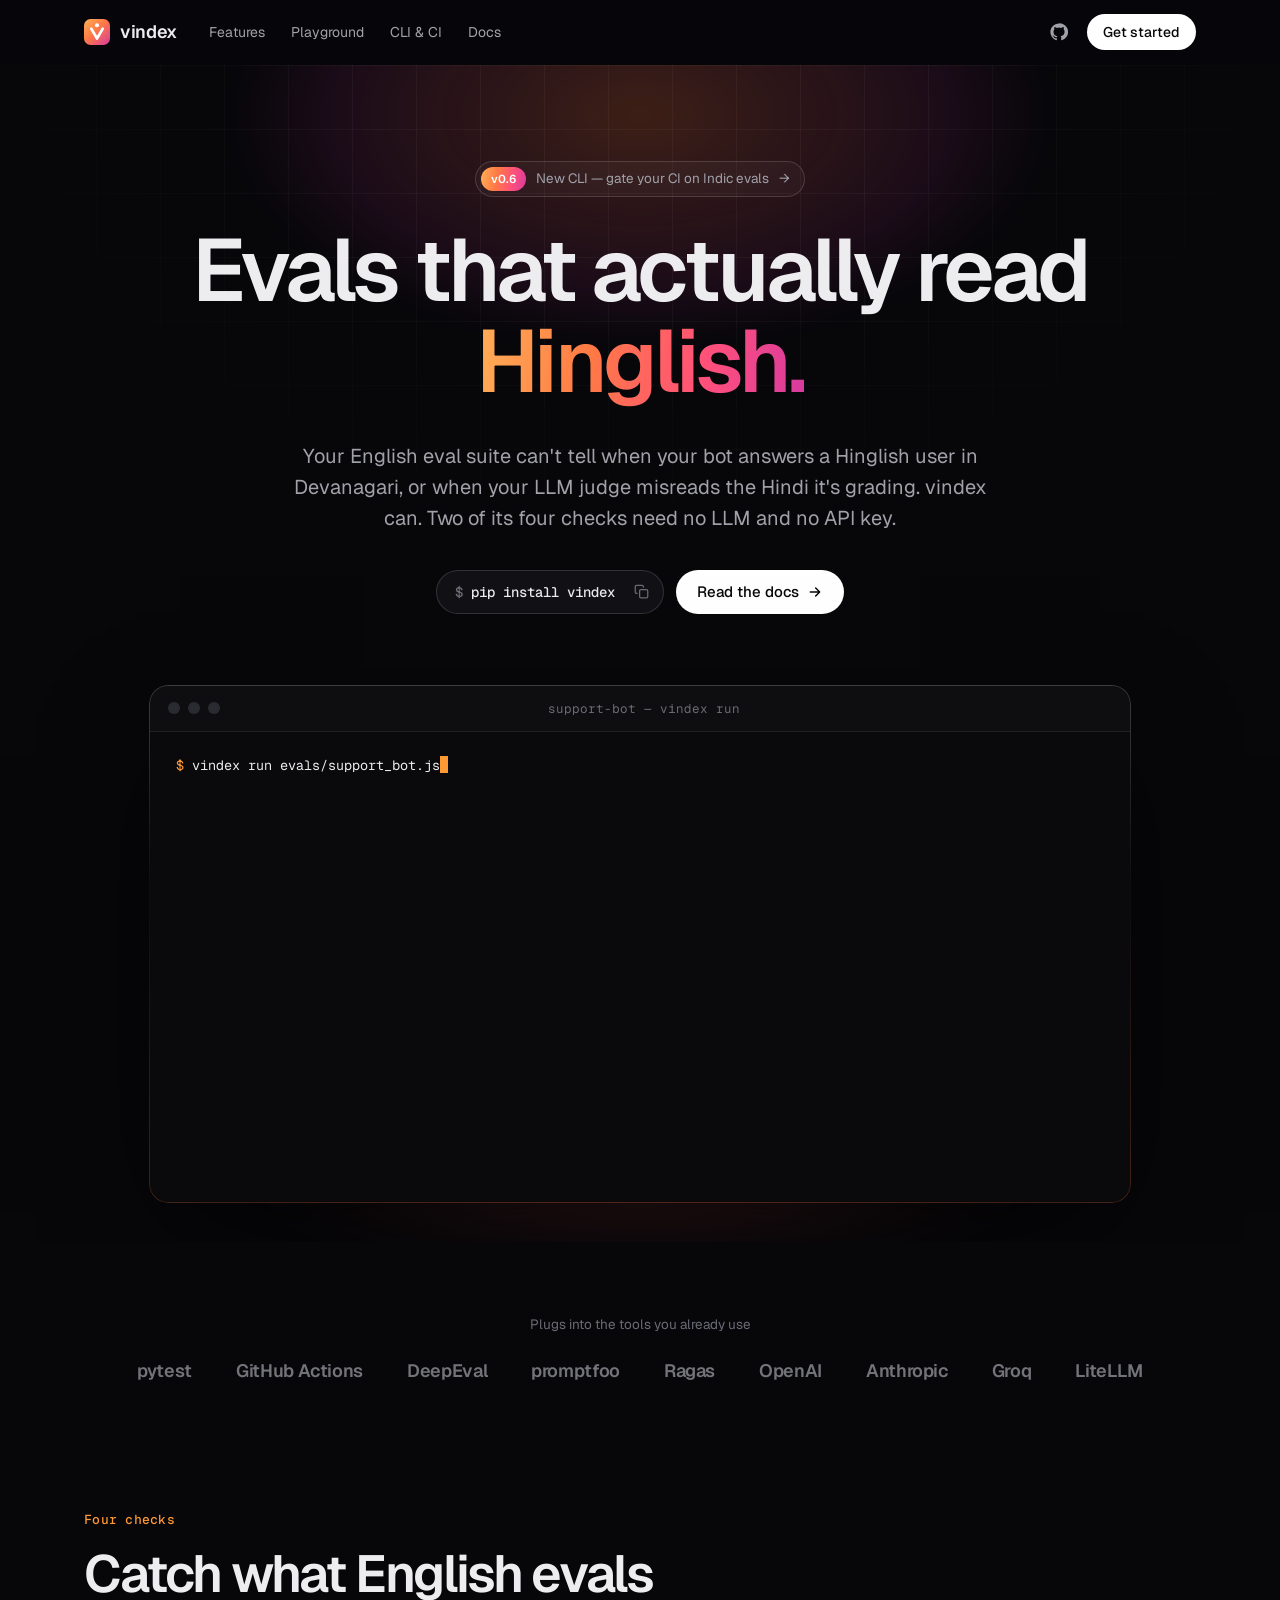
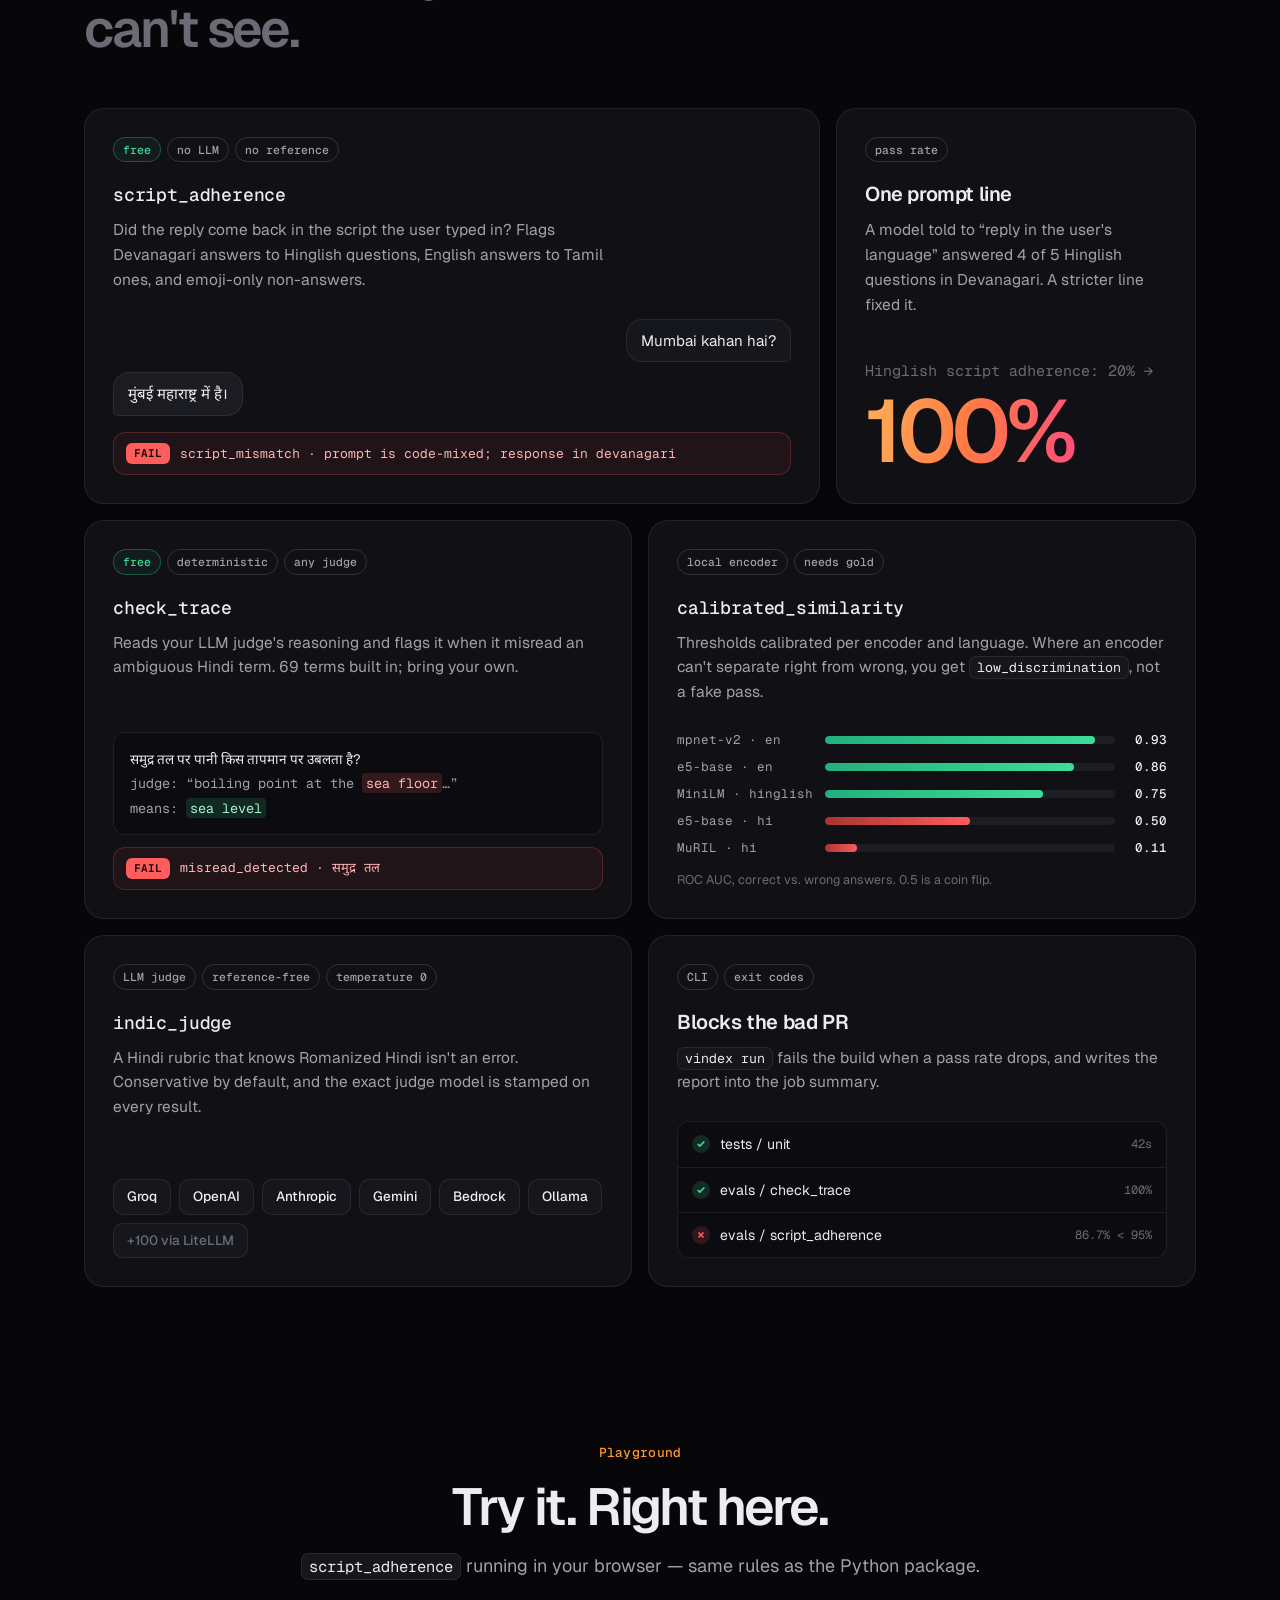
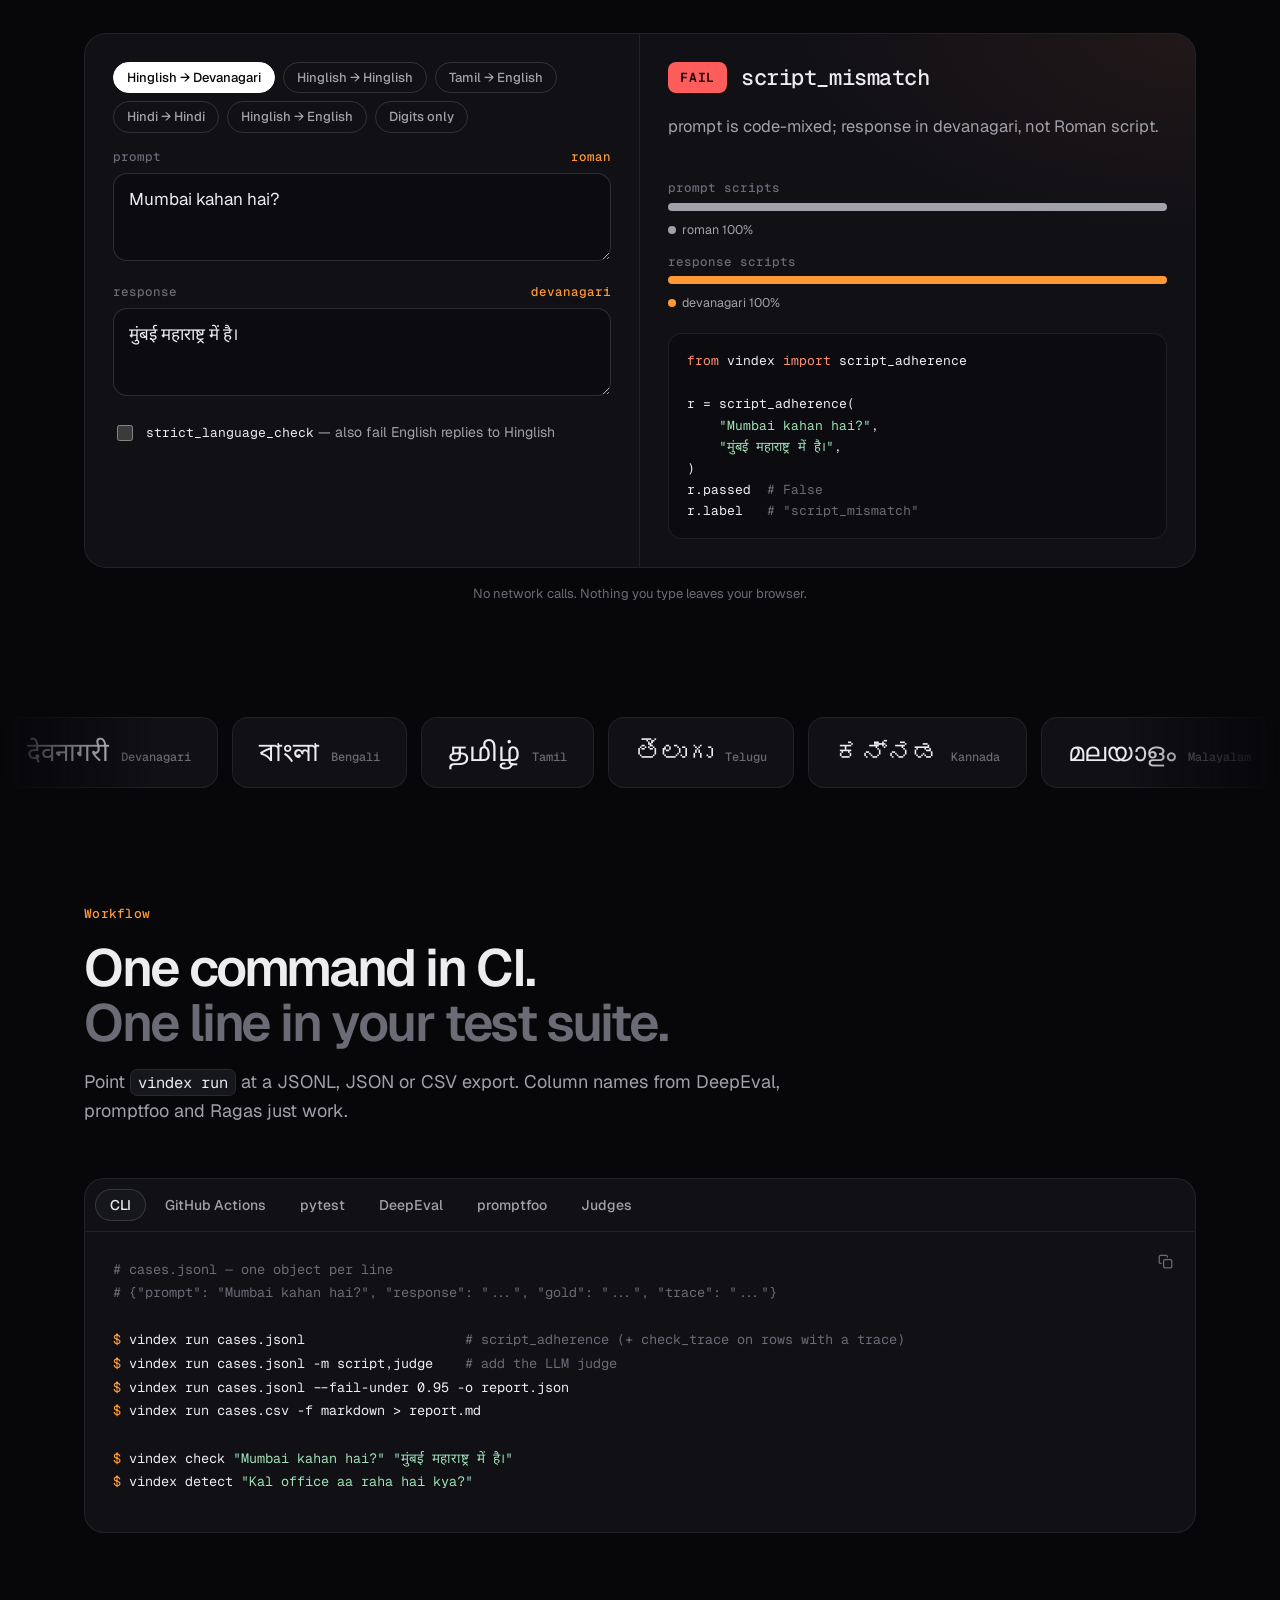
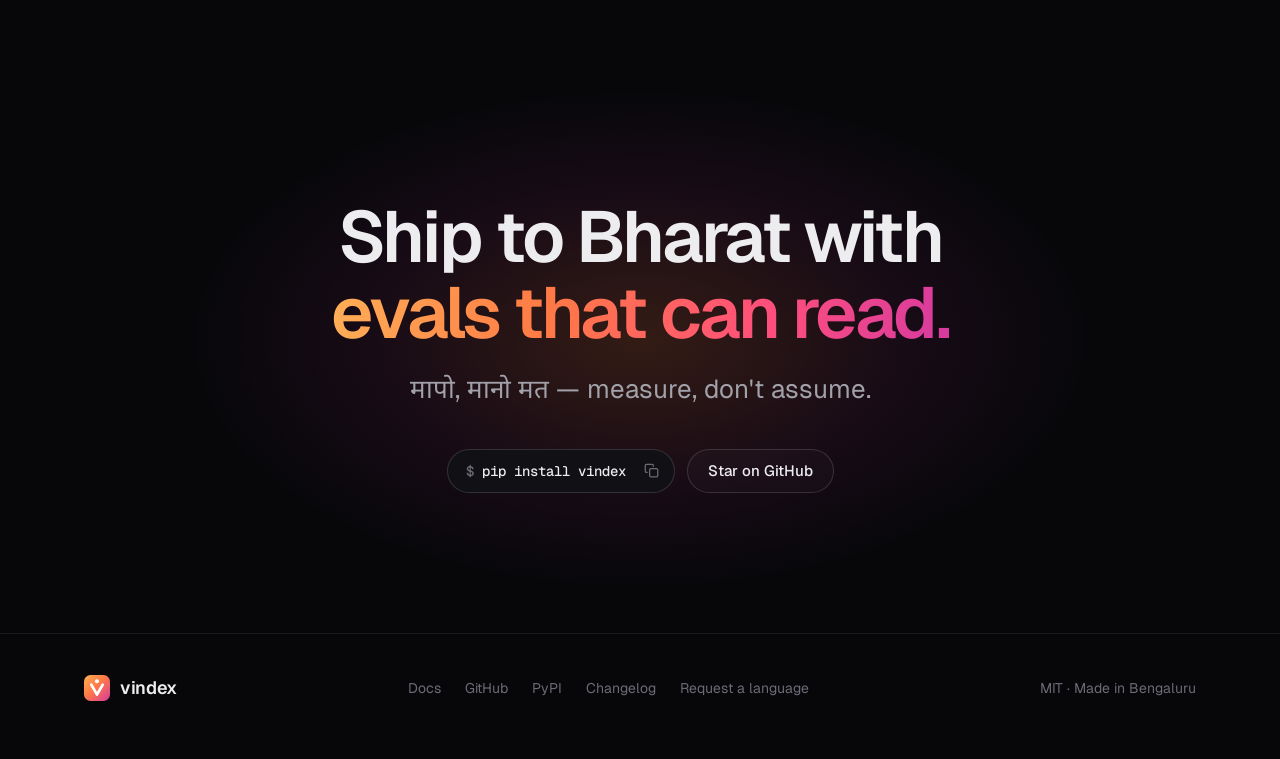
==== commit 2477b3dd: "Redesign website: dark dev-tool look, bento features, cycling scripts hero Co-Authored-By: Claude Op" ====
--- a/site/index.html
+++ b/site/index.html
@@ -6,109 +6,153 @@
 <title>vindex — Evals for Indian-language LLM apps</title>
 <meta name="description" content="Catch the failures English-only eval tools miss in Hindi, Hinglish and 8 other Indian scripts: wrong-script replies, misread terms, and judges that don't understand what they grade.">
 <meta property="og:title" content="vindex — Evals for Indian-language LLM apps">
-<meta property="og:description" content="Script adherence, calibrated similarity, an Indic LLM judge and mistranslation checks. pip install vindex.">
+<meta property="og:description" content="Script adherence, mistranslation checks, calibrated similarity and an Indic LLM judge. pip install vindex.">
 <meta property="og:type" content="website">
-<meta name="theme-color" content="#fbf7f0" media="(prefers-color-scheme: light)">
-<meta name="theme-color" content="#120e0b" media="(prefers-color-scheme: dark)">
+<meta name="theme-color" content="#07070a">
 <link rel="icon" href="favicon.svg" type="image/svg+xml">
 <link rel="preconnect" href="https://fonts.googleapis.com">
 <link rel="preconnect" href="https://fonts.gstatic.com" crossorigin>
-<link href="https://fonts.googleapis.com/css2?family=Fraunces:ital,opsz,wght,SOFT@0,9..144,500..700,50;1,9..144,500,50&family=Inter:wght@400;500;600;700&family=JetBrains+Mono:wght@400;500;600;700&family=Tiro+Devanagari+Hindi&family=Noto+Sans+Devanagari:wght@400;600&family=Noto+Sans+Tamil:wght@400;600&display=swap" rel="stylesheet">
+<link href="https://fonts.googleapis.com/css2?family=Geist:wght@400;500;600;700&family=Geist+Mono:wght@400;500;600&family=Noto+Sans+Devanagari:wght@400;500;600&family=Noto+Sans+Tamil:wght@400;600&family=Noto+Sans+Bengali:wght@400;600&family=Noto+Sans+Telugu:wght@400;600&family=Noto+Sans+Kannada:wght@400;600&family=Noto+Sans+Malayalam:wght@400;600&family=Noto+Sans+Gujarati:wght@400;600&family=Noto+Sans+Gurmukhi:wght@400;600&family=Noto+Sans+Oriya:wght@400;600&display=swap" rel="stylesheet">
 <link rel="stylesheet" href="assets/style.css">
 </head>
 <body>
 
 <header class="nav">
   <div class="wrap">
-    <a class="brand" href="./"><img class="brand-mark" src="assets/logo.svg" alt="">vindex <small>v0.6</small></a>
+    <a class="brand" href="./"><img class="brand-mark" src="assets/logo.svg" alt="">vindex</a>
     <nav class="nav-links" aria-label="Primary">
+      <a href="#features">Features</a>
       <a href="#playground">Playground</a>
-      <a href="#checks">Checks</a>
       <a href="#workflow">CLI &amp; CI</a>
       <a href="docs.html">Docs</a>
     </nav>
     <div class="nav-right">
-      <button class="icon-btn" type="button" data-theme-toggle aria-label="Toggle dark mode">
-        <svg viewBox="0 0 24 24" fill="none" stroke="currentColor" stroke-width="2" stroke-linecap="round" stroke-linejoin="round"><path d="M21 12.8A9 9 0 1 1 11.2 3a7 7 0 0 0 9.8 9.8z"/></svg>
-      </button>
       <a class="icon-btn" href="https://github.com/dripston/vindex" aria-label="GitHub">
         <svg viewBox="0 0 24 24" fill="currentColor"><path d="M12 .5a11.5 11.5 0 0 0-3.64 22.41c.58.1.79-.25.79-.56v-2c-3.2.7-3.88-1.37-3.88-1.37-.52-1.33-1.28-1.69-1.28-1.69-1.05-.72.08-.7.08-.7 1.16.08 1.77 1.19 1.77 1.19 1.03 1.77 2.7 1.26 3.36.96.1-.75.4-1.26.73-1.55-2.55-.29-5.24-1.28-5.24-5.68 0-1.26.45-2.28 1.19-3.09-.12-.29-.52-1.46.11-3.05 0 0 .97-.31 3.17 1.18a11 11 0 0 1 5.77 0c2.2-1.49 3.17-1.18 3.17-1.18.63 1.59.23 2.76.11 3.05.74.81 1.19 1.83 1.19 3.09 0 4.41-2.69 5.38-5.25 5.67.41.36.78 1.06.78 2.14v3.17c0 .31.21.67.8.56A11.5 11.5 0 0 0 12 .5z"/></svg>
       </a>
-      <a class="btn btn-primary nav-cta" href="docs.html#quickstart" style="height:38px;padding:0 14px;font-size:14px">Get started</a>
+      <a class="btn btn-primary btn-sm nav-cta" href="docs.html#quickstart">Get started</a>
     </div>
   </div>
 </header>
 
 <main>
-  <!-- ============================== HERO ============================== -->
+  <!-- HERO -->
   <section class="hero">
-    <div class="hero-bg" data-kolam="9"></div>
-    <div class="wrap hero-grid">
-      <div>
-        <a class="eyebrow" href="docs.html#cli"><b>NEW</b> 0.6 — a CLI that gates your CI on Indic evals →</a>
-        <h1>Your evals speak English.<br><em>Your users don't.</em></h1>
-        <div class="hero-deva" lang="hi">मापो, मानो मत — measure, don't assume.</div>
-        <p class="lede">vindex catches the failures English-only eval tools miss in Hindi, Hinglish and eight other Indian scripts: replies in the wrong script, judges that misread what they grade, and similarity scores that can't tell right from wrong.</p>
-        <div class="hero-actions">
-          <span class="install"><span><span class="dollar">$</span> pip install vindex</span><button class="copy" type="button" data-copy="pip install vindex"></button></span>
-          <a class="btn btn-ghost" href="#playground">Try it live
-            <svg viewBox="0 0 24 24" fill="none" stroke="currentColor" stroke-width="2.2" stroke-linecap="round" stroke-linejoin="round"><path d="M5 12h14M13 6l6 6-6 6"/></svg></a>
+    <div class="wrap">
+      <a class="pill" href="docs.html#cli"><b>v0.6</b> New CLI — gate your CI on Indic evals <span aria-hidden="true">→</span></a>
+      <h1>Evals that actually read <span class="cycle"><span class="cycle-word grad-text" id="cycle">Hinglish.</span></span></h1>
+      <p class="lede">Your English eval suite can't tell when your bot answers a Hinglish user in Devanagari, or when your LLM judge misreads the Hindi it's grading. vindex can. Two of its four checks need no LLM and no API key.</p>
+      <div class="hero-actions">
+        <span class="install"><span><span class="dollar">$ </span>pip install vindex</span><button class="copy" type="button" data-copy="pip install vindex"></button></span>
+        <a class="btn btn-primary" href="docs.html">Read the docs
+          <svg viewBox="0 0 24 24" fill="none" stroke="currentColor" stroke-width="2.2" stroke-linecap="round" stroke-linejoin="round"><path d="M5 12h14M13 6l6 6-6 6"/></svg></a>
+      </div>
+      <div class="hero-shot reveal">
+        <div class="term" aria-label="Example vindex CLI output">
+          <div class="term-bar"><i></i><i></i><i></i><span>support-bot — vindex run</span></div>
+          <pre id="term-body"></pre>
         </div>
-        <div class="hero-meta">
-          <span><i></i>Two checks need no LLM and no API key</span>
-          <span><i></i>Python 3.10+ · MIT</span>
-          <span><i></i>DeepEval · promptfoo · Ragas</span>
-        </div>
-      </div>
-      <div class="term" aria-label="Example vindex CLI output">
-        <div class="term-bar"><i></i><i></i><i></i><span>~/support-bot — zsh</span></div>
-        <pre id="term-body"></pre>
-      </div>
-    </div>
-  </section>
-
-  <!-- ============================== PROBLEM ============================== -->
-  <section class="band">
+      </div>
+    </div>
+  </section>
+
+  <!-- STRIP -->
+  <div class="strip">
+    <div class="wrap">
+      <p>Plugs into the tools you already use</p>
+      <div class="strip-row">
+        <span>pytest</span><span>GitHub Actions</span><span>DeepEval</span><span>promptfoo</span><span>Ragas</span><span>OpenAI</span><span>Anthropic</span><span>Groq</span><span>LiteLLM</span>
+      </div>
+    </div>
+  </div>
+
+  <!-- FEATURES / BENTO -->
+  <section id="features">
     <div class="wrap">
       <div class="section-head reveal">
-        <div class="kicker">The blind spot</div>
-        <h2>Three bugs that sail through an English eval suite.</h2>
-        <p>Whoever reviews your outputs probably reads Hindi fine, so these look correct. They aren't — not for the user who typed them, and not for the judge scoring them.</p>
-      </div>
-      <div class="chat-grid">
-        <article class="chat reveal">
-          <h3>Wrong script</h3>
-          <div class="bubble user">Mumbai kahan hai?</div>
-          <div class="bubble bot" lang="hi">मुंबई महाराष्ट्र में है।</div>
-          <div class="verdict"><span class="tag fail">FAIL</span><span><code>script_mismatch</code> — the user typed in Roman script; the bot replied in Devanagari they may not read.</span></div>
-        </article>
-        <article class="chat reveal">
-          <h3>Misread by the judge</h3>
-          <div class="bubble user" lang="hi">समुद्र तल पर पानी किस तापमान पर उबलता है?</div>
-          <div class="bubble bot"><i>Judge reasoning:</i> “The question asks about the boiling point at the sea <b>floor</b>…”</div>
-          <div class="verdict"><span class="tag fail">FAIL</span><span><code>misread_detected</code> — समुद्र तल means sea <i>level</i>. A correct answer was about to be scored 0.</span></div>
-        </article>
-        <article class="chat reveal">
-          <h3>Similarity that can't discriminate</h3>
-          <div class="bubble user">cosine(gold, answer) = 0.99</div>
-          <div class="bubble bot">cosine(gold, wrong answer) = 0.99</div>
-          <div class="verdict"><span class="tag warn">REFUSED</span><span><code>low_discrimination</code> — vindex won't hand you a verdict from an encoder that scores everything the same in your language.</span></div>
-        </article>
-      </div>
-      <div class="band-stat reveal">
-        <div class="num">4 in 5</div>
-        <p>Hinglish questions answered in Devanagari by a model told to <i>“reply in the user's language.”</i> <b>One line of prompt fixed it to 100%</b> — but only a check that runs on every response would ever have noticed.</p>
-      </div>
-    </div>
-  </section>
-
-  <!-- ============================== PLAYGROUND ============================== -->
-  <section id="playground">
-    <div class="wrap">
-      <div class="section-head reveal">
-        <div class="kicker">Playground</div>
-        <h2>Paste a prompt and a reply.</h2>
-        <p>This is <code>script_adherence</code>, running in your browser. Same rules as the Python package — no network, no LLM, no key.</p>
+        <span class="eyebrow-label">Four checks</span>
+        <h2>Catch what English evals<br><span class="dim">can't see.</span></h2>
+      </div>
+      <div class="bento">
+        <article class="cell c-4 reveal">
+          <div class="tags"><span class="tag free">free</span><span class="tag">no LLM</span><span class="tag">no reference</span></div>
+          <h3><code>script_adherence</code></h3>
+          <p>Did the reply come back in the script the user typed in? Flags Devanagari answers to Hinglish questions, English answers to Tamil ones, and emoji-only non-answers.</p>
+          <div class="visual">
+            <div class="chat">
+              <div class="bubble u">Mumbai kahan hai?</div>
+              <div class="bubble b" lang="hi">मुंबई महाराष्ट्र में है।</div>
+              <div class="verdict"><span class="badge">FAIL</span>script_mismatch · prompt is code-mixed; response in devanagari</div>
+            </div>
+          </div>
+        </article>
+        <article class="cell c-2 reveal">
+          <div class="tags"><span class="tag">pass rate</span></div>
+          <h3>One prompt line</h3>
+          <p>A model told to “reply in the user's language” answered 4 of 5 Hinglish questions in Devanagari. A stricter line fixed it.</p>
+          <div class="visual">
+            <div class="stat"><span class="from">Hinglish script adherence: 20% →</span><span class="to grad-text">100%</span></div>
+          </div>
+        </article>
+        <article class="cell c-3 reveal">
+          <div class="tags"><span class="tag free">free</span><span class="tag">deterministic</span><span class="tag">any judge</span></div>
+          <h3><code>check_trace</code></h3>
+          <p>Reads your LLM judge's reasoning and flags it when it misread an ambiguous Hindi term. 69 terms built in; bring your own.</p>
+          <div class="visual">
+            <div class="trace">
+              <div class="src" lang="hi">समुद्र तल पर पानी किस तापमान पर उबलता है?</div>
+              <div>judge: “boiling point at the <mark>sea floor</mark>…”</div>
+              <div>means: <ins>sea level</ins></div>
+            </div>
+            <div class="verdict" style="margin-top:12px"><span class="badge">FAIL</span>misread_detected · समुद्र तल</div>
+          </div>
+        </article>
+        <article class="cell c-3 reveal">
+          <div class="tags"><span class="tag">local encoder</span><span class="tag">needs gold</span></div>
+          <h3><code>calibrated_similarity</code></h3>
+          <p>Thresholds calibrated per encoder and language. Where an encoder can't separate right from wrong, you get <code>low_discrimination</code>, not a fake pass.</p>
+          <div class="visual">
+            <div class="auc">
+              <div class="auc-row"><span>mpnet-v2 · en</span><span class="track"><i style="width:93%"></i></span><b>0.93</b></div>
+              <div class="auc-row"><span>e5-base · en</span><span class="track"><i style="width:86%"></i></span><b>0.86</b></div>
+              <div class="auc-row"><span>MiniLM · hinglish</span><span class="track"><i style="width:75%"></i></span><b>0.75</b></div>
+              <div class="auc-row bad"><span>e5-base · hi</span><span class="track"><i style="width:50%"></i></span><b>0.50</b></div>
+              <div class="auc-row bad"><span>MuRIL · hi</span><span class="track"><i style="width:11%"></i></span><b>0.11</b></div>
+            </div>
+            <div class="auc-note">ROC AUC, correct vs. wrong answers. 0.5 is a coin flip.</div>
+          </div>
+        </article>
+        <article class="cell c-3 reveal">
+          <div class="tags"><span class="tag">LLM judge</span><span class="tag">reference-free</span><span class="tag">temperature 0</span></div>
+          <h3><code>indic_judge</code></h3>
+          <p>A Hindi rubric that knows Romanized Hindi isn't an error. Conservative by default, and the exact judge model is stamped on every result.</p>
+          <div class="visual">
+            <div class="providers"><span>Groq</span><span>OpenAI</span><span>Anthropic</span><span>Gemini</span><span>Bedrock</span><span>Ollama</span><span class="more">+100 via LiteLLM</span></div>
+          </div>
+        </article>
+        <article class="cell c-3 reveal">
+          <div class="tags"><span class="tag">CLI</span><span class="tag">exit codes</span></div>
+          <h3>Blocks the bad PR</h3>
+          <p><code>vindex run</code> fails the build when a pass rate drops, and writes the report into the job summary.</p>
+          <div class="visual">
+            <div class="checks">
+              <div><span class="dot ok"><svg viewBox="0 0 24 24" fill="none" stroke="currentColor" stroke-width="4"><path d="M20 6 9 17l-5-5"/></svg></span>tests / unit<small>42s</small></div>
+              <div><span class="dot ok"><svg viewBox="0 0 24 24" fill="none" stroke="currentColor" stroke-width="4"><path d="M20 6 9 17l-5-5"/></svg></span>evals / check_trace<small>100%</small></div>
+              <div><span class="dot no"><svg viewBox="0 0 24 24" fill="none" stroke="currentColor" stroke-width="4"><path d="M18 6 6 18M6 6l12 12"/></svg></span>evals / script_adherence<small>86.7% &lt; 95%</small></div>
+            </div>
+          </div>
+        </article>
+      </div>
+    </div>
+  </section>
+
+  <!-- PLAYGROUND -->
+  <section id="playground" style="padding-top:40px">
+    <div class="wrap">
+      <div class="section-head center reveal">
+        <span class="eyebrow-label">Playground</span>
+        <h2>Try it. Right here.</h2>
+        <p><code>script_adherence</code> running in your browser — same rules as the Python package.</p>
       </div>
       <div class="play reveal">
         <div class="play-in">
@@ -117,18 +161,18 @@
             <button type="button" data-p="Mera order kab aayega?" data-r="Aapka order kal tak deliver ho jayega.">Hinglish → Hinglish</button>
             <button type="button" data-p="சென்னை எங்கே உள்ளது?" data-r="Chennai is in Tamil Nadu.">Tamil → English</button>
             <button type="button" data-p="भारत की राजधानी क्या है?" data-r="भारत की राजधानी नई दिल्ली है।">Hindi → Hindi</button>
-            <button type="button" data-p="Paisa kab refund hoga?" data-r="Your refund will arrive in 5-7 days." data-strict="1">Hinglish → English (strict)</button>
+            <button type="button" data-p="Paisa kab refund hoga?" data-r="Your refund will arrive in 5-7 days." data-strict="1">Hinglish → English</button>
             <button type="button" data-p="Kitne log rehte hai Delhi mein?" data-r="३२०००००० 🙂">Digits only</button>
           </div>
           <div class="field">
-            <label for="pg-prompt">Prompt <span id="pg-p-script"></span></label>
+            <label for="pg-prompt">prompt <span id="pg-p-script"></span></label>
             <textarea id="pg-prompt" spellcheck="false">Mumbai kahan hai?</textarea>
           </div>
           <div class="field">
-            <label for="pg-response">Response <span id="pg-r-script"></span></label>
+            <label for="pg-response">response <span id="pg-r-script"></span></label>
             <textarea id="pg-response" spellcheck="false">मुंबई महाराष्ट्र में है।</textarea>
           </div>
-          <label class="toggle"><input type="checkbox" id="pg-strict"> strict_language_check — also fail Romanized Hindi answered in English</label>
+          <label class="toggle"><input type="checkbox" id="pg-strict"> <span><code>strict_language_check</code> — also fail English replies to Hinglish</span></label>
         </div>
         <div class="play-out" aria-live="polite">
           <div class="result-head">
@@ -137,84 +181,39 @@
           </div>
           <p id="pg-reason" class="result-reason"></p>
           <div class="bars">
-            <div><h4>Prompt scripts</h4><div class="bar" id="pg-p-bar"></div><div class="legend" id="pg-p-legend"></div></div>
-            <div><h4>Response scripts</h4><div class="bar" id="pg-r-bar"></div><div class="legend" id="pg-r-legend"></div></div>
+            <div><h4>prompt scripts</h4><div class="bar" id="pg-p-bar"></div><div class="legend" id="pg-p-legend"></div></div>
+            <div><h4>response scripts</h4><div class="bar" id="pg-r-bar"></div><div class="legend" id="pg-r-legend"></div></div>
           </div>
           <div class="code-out" id="pg-code"></div>
         </div>
       </div>
-      <p class="play-note">Recognizes Devanagari, Bengali, Gurmukhi, Gujarati, Odia, Tamil, Telugu, Kannada, Malayalam and Latin. Other scripts have no bucket of their own.</p>
-    </div>
-  </section>
-
-  <!-- ============================== CHECKS ============================== -->
-  <section id="checks" style="padding-top:24px">
+      <p class="play-note">No network calls. Nothing you type leaves your browser.</p>
+    </div>
+  </section>
+
+  <!-- SCRIPTS -->
+  <div class="marquee reveal" aria-label="Supported scripts">
+    <div class="marquee-track">
+      <span lang="hi">देवनागरी <small>Devanagari</small></span>
+      <span lang="bn">বাংলা <small>Bengali</small></span>
+      <span lang="ta">தமிழ் <small>Tamil</small></span>
+      <span lang="te">తెలుగు <small>Telugu</small></span>
+      <span lang="kn">ಕನ್ನಡ <small>Kannada</small></span>
+      <span lang="ml">മലയാളം <small>Malayalam</small></span>
+      <span lang="gu">ગુજરાતી <small>Gujarati</small></span>
+      <span lang="pa">ਗੁਰਮੁਖੀ <small>Gurmukhi</small></span>
+      <span lang="or">ଓଡ଼ିଆ <small>Odia</small></span>
+      <span>Hinglish <small>Roman</small></span>
+    </div>
+  </div>
+
+  <!-- WORKFLOW -->
+  <section id="workflow">
     <div class="wrap">
       <div class="section-head reveal">
-        <div class="kicker">Four checks</div>
-        <h2>Start free. Add a judge when you need one.</h2>
-        <p>Every check returns the same <code>MetricResult</code> — a score, a pass/fail, a stable label to branch on, and a one-line reason you can read in a red CI log.</p>
-      </div>
-      <div class="cards">
-        <article class="card reveal">
-          <div class="card-top">
-            <div class="card-icon"><svg viewBox="0 0 24 24" fill="none" stroke="currentColor" stroke-width="2" stroke-linecap="round" stroke-linejoin="round"><path d="M4 7V4h16v3M9 20h6M12 4v16"/></svg></div>
-            <div class="chips"><span class="chip free">free</span><span class="chip">no LLM</span><span class="chip">no reference</span></div>
-          </div>
-          <h3>script_adherence</h3>
-          <p>Did the reply come back in the script the user wrote in? Catches Devanagari answers to Hinglish questions, English answers to Tamil ones, and emoji-only non-answers.</p>
-<pre><span class="k">from</span> vindex <span class="k">import</span> script_adherence
-
-r = script_adherence(<span class="s">"Mumbai kahan hai?"</span>, reply)
-r.label  <span class="c"># "script_mismatch"</span></pre>
-        </article>
-        <article class="card reveal">
-          <div class="card-top">
-            <div class="card-icon"><svg viewBox="0 0 24 24" fill="none" stroke="currentColor" stroke-width="2" stroke-linecap="round" stroke-linejoin="round"><circle cx="11" cy="11" r="7"/><path d="m20 20-3.5-3.5M8 11h6"/></svg></div>
-            <div class="chips"><span class="chip free">free</span><span class="chip">deterministic</span><span class="chip">any judge</span></div>
-          </div>
-          <h3>check_trace</h3>
-          <p>Reads your LLM judge's reasoning and flags it when it misread an ambiguous Hindi term — <span lang="hi">समुद्र तल</span> as “sea floor”, <span lang="hi">उत्तर</span> as “answer” instead of “north”. Ships with a 69-term dictionary; bring your own.</p>
-<pre><span class="k">from</span> vindex <span class="k">import</span> check_trace
-
-r = check_trace(question, judge_reasoning)
-r.label  <span class="c"># "misread_detected"</span></pre>
-        </article>
-        <article class="card reveal">
-          <div class="card-top">
-            <div class="card-icon"><svg viewBox="0 0 24 24" fill="none" stroke="currentColor" stroke-width="2" stroke-linecap="round" stroke-linejoin="round"><path d="M3 12h4l3-8 4 16 3-8h4"/></svg></div>
-            <div class="chips"><span class="chip">local encoder</span><span class="chip">needs gold</span><span class="chip">en · hi · hinglish</span></div>
-          </div>
-          <h3>calibrated_similarity</h3>
-          <p>Embedding similarity with thresholds calibrated per encoder and language, not a magic 0.5. Where an encoder can't tell right from wrong in your language, it says so instead of guessing.</p>
-<pre><span class="k">from</span> vindex <span class="k">import</span> calibrated_similarity
-
-r = calibrated_similarity(gold, answer, language=<span class="s">"hi"</span>)
-r.label  <span class="c"># "similar" | "dissimilar" | "low_discrimination"</span></pre>
-        </article>
-        <article class="card reveal">
-          <div class="card-top">
-            <div class="card-icon"><svg viewBox="0 0 24 24" fill="none" stroke="currentColor" stroke-width="2" stroke-linecap="round" stroke-linejoin="round"><path d="M12 3v18M5 7h14M5 7l-3 7a4 4 0 0 0 6 0zM19 7l-3 7a4 4 0 0 0 6 0z"/></svg></div>
-            <div class="chips"><span class="chip">LLM judge</span><span class="chip">reference-free</span><span class="chip">pinned model</span></div>
-          </div>
-          <h3>indic_judge</h3>
-          <p>An LLM judge with a Hindi rubric that knows Romanized Hindi isn't an error. Conservative by default, temperature 0, and the judge model is recorded in every result. Groq, OpenAI, Anthropic, or 100+ providers via LiteLLM.</p>
-<pre><span class="k">from</span> vindex <span class="k">import</span> indic_judge
-<span class="k">from</span> vindex.judge_model <span class="k">import</span> OpenAIJudge
-
-r = indic_judge(question, answer, judge=OpenAIJudge())</pre>
-        </article>
-      </div>
-    </div>
-  </section>
-
-  <!-- ============================== WORKFLOW ============================== -->
-  <section id="workflow" style="padding-top:24px">
-    <div class="wrap">
-      <div class="section-head reveal">
-        <div class="kicker">Fits your workflow</div>
-        <h2>One command in CI. Or one line in the eval suite you already have.</h2>
-        <p>Point <code>vindex run</code> at a JSONL, JSON or CSV export — column names from DeepEval, promptfoo and Ragas are recognized as-is. It exits non-zero when a pass rate drops, and writes a summary straight into your GitHub Actions run.</p>
+        <span class="eyebrow-label">Workflow</span>
+        <h2>One command in CI.<br><span class="dim">One line in your test suite.</span></h2>
+        <p>Point <code>vindex run</code> at a JSONL, JSON or CSV export. Column names from DeepEval, promptfoo and Ragas just work.</p>
       </div>
       <div class="tabs reveal" data-tabs>
         <div class="tablist" role="tablist" aria-label="Integrations">
@@ -276,9 +275,9 @@
       - <span class="k">type</span>: python
         <span class="k">value</span>: file://promptfoo_vindex.py</pre></div>
 <div class="tabpanel" role="tabpanel" id="tab-judge" aria-labelledby="t-judge" hidden><pre data-copyable><span class="k">from</span> vindex <span class="k">import</span> indic_judge
-<span class="k">from</span> vindex.judge_model <span class="k">import</span> GroqJudge, OpenAIJudge, AnthropicJudge, LiteLLMJudge
-
-indic_judge(q, a)                                         <span class="c"># Groq, openai/gpt-oss-120b (default)</span>
+<span class="k">from</span> vindex.judge_model <span class="k">import</span> OpenAIJudge, AnthropicJudge, LiteLLMJudge
+
+indic_judge(q, a)                                        <span class="c"># Groq, openai/gpt-oss-120b (default)</span>
 indic_judge(q, a, judge=OpenAIJudge(<span class="s">"gpt-4o"</span>))
 indic_judge(q, a, judge=AnthropicJudge())
 indic_judge(q, a, judge=LiteLLMJudge(<span class="s">"gemini/gemini-1.5-pro"</span>))
@@ -289,75 +288,14 @@
     </div>
   </section>
 
-  <!-- ============================== FEATURES ============================== -->
-  <section style="padding-top:24px">
-    <div class="wrap">
-      <div class="section-head reveal">
-        <div class="kicker">Built for production</div>
-        <h2>Boring where it matters.</h2>
-      </div>
-      <div class="feat reveal">
-        <div>
-          <svg viewBox="0 0 24 24" fill="none" stroke="currentColor" stroke-width="2" stroke-linecap="round" stroke-linejoin="round"><path d="M12 2v4M12 18v4M4.9 4.9l2.8 2.8M16.3 16.3l2.8 2.8M2 12h4M18 12h4"/></svg>
-          <h4>Deterministic by default</h4>
-          <p>Two of four checks are pure functions. The judge runs at temperature 0 and stamps its exact model id on every result.</p>
-        </div>
-        <div>
-          <svg viewBox="0 0 24 24" fill="none" stroke="currentColor" stroke-width="2" stroke-linecap="round" stroke-linejoin="round"><path d="M10.3 3.9 1.8 18a2 2 0 0 0 1.7 3h17a2 2 0 0 0 1.7-3L13.7 3.9a2 2 0 0 0-3.4 0zM12 9v4M12 17h.01"/></svg>
-          <h4>Fails loudly, not silently</h4>
-          <p>Unreliable encoders, emoji-only replies and same-family judges get their own labels and warnings instead of a quiet pass.</p>
-        </div>
-        <div>
-          <svg viewBox="0 0 24 24" fill="none" stroke="currentColor" stroke-width="2" stroke-linecap="round" stroke-linejoin="round"><path d="M21 15a2 2 0 0 1-2 2H7l-4 4V5a2 2 0 0 1 2-2h14a2 2 0 0 1 2 2z"/></svg>
-          <h4>Reasons humans can read</h4>
-          <p>“prompt is code-mixed; response in devanagari, not Roman script.” Not “score below threshold”.</p>
-        </div>
-        <div>
-          <svg viewBox="0 0 24 24" fill="none" stroke="currentColor" stroke-width="2" stroke-linecap="round" stroke-linejoin="round"><path d="M16 18l6-6-6-6M8 6l-6 6 6 6"/></svg>
-          <h4>Tiny core</h4>
-          <p>One dependency for the free checks. Encoders and LLM SDKs are opt-in extras, imported only when you use them.</p>
-        </div>
-        <div>
-          <svg viewBox="0 0 24 24" fill="none" stroke="currentColor" stroke-width="2" stroke-linecap="round" stroke-linejoin="round"><path d="M9 11l3 3L22 4M21 12v7a2 2 0 0 1-2 2H5a2 2 0 0 1-2-2V5a2 2 0 0 1 2-2h11"/></svg>
-          <h4>Verify it on your model</h4>
-          <p>The labelled benchmarks behind the shipped thresholds come with the package. Re-calibrate on your encoder or judge in a few lines.</p>
-        </div>
-        <div>
-          <svg viewBox="0 0 24 24" fill="none" stroke="currentColor" stroke-width="2" stroke-linecap="round" stroke-linejoin="round"><rect x="3" y="11" width="18" height="11" rx="2"/><path d="M7 11V7a5 5 0 0 1 10 0v4"/></svg>
-          <h4>Typed and tested</h4>
-          <p>Strict mypy, a frozen result dataclass, and a test suite that runs on every push. MIT licensed.</p>
-        </div>
-      </div>
-    </div>
-  </section>
-
-  <!-- ============================== SCRIPTS ============================== -->
-  <section style="padding:24px 0 40px">
-    <div class="wrap">
-      <div class="scripts reveal">
-        <span lang="hi">देवनागरी <small>Devanagari</small></span>
-        <span lang="bn">বাংলা <small>Bengali</small></span>
-        <span lang="ta">தமிழ் <small>Tamil</small></span>
-        <span lang="te">తెలుగు <small>Telugu</small></span>
-        <span lang="kn">ಕನ್ನಡ <small>Kannada</small></span>
-        <span lang="ml">മലയാളം <small>Malayalam</small></span>
-        <span lang="gu">ગુજરાતી <small>Gujarati</small></span>
-        <span lang="pa">ਗੁਰਮੁਖੀ <small>Gurmukhi</small></span>
-        <span lang="or">ଓଡ଼ିଆ <small>Odia</small></span>
-        <span>Hinglish <small>Roman</small></span>
-      </div>
-    </div>
-  </section>
-
-  <!-- ============================== CTA ============================== -->
+  <!-- CTA -->
   <section class="cta">
-    <div class="cta-bg" data-kolam="11"></div>
-    <div class="wrap" style="position:relative">
-      <h2>Ship to Bharat with evals<br>that can read.</h2>
-      <div class="deva" lang="hi">मापो, मानो मत।</div>
+    <div class="wrap">
+      <h2>Ship to Bharat with<br><span class="grad-text">evals that can read.</span></h2>
+      <div class="deva" lang="hi">मापो, मानो मत — measure, don't assume.</div>
       <div class="hero-actions">
-        <span class="install"><span><span class="dollar">$</span> pip install vindex</span><button class="copy" type="button" data-copy="pip install vindex"></button></span>
-        <a class="btn btn-primary" href="docs.html">Read the docs</a>
+        <span class="install"><span><span class="dollar">$ </span>pip install vindex</span><button class="copy" type="button" data-copy="pip install vindex"></button></span>
+        <a class="btn btn-ghost" href="https://github.com/dripston/vindex">Star on GitHub</a>
       </div>
     </div>
   </section>
--- a/site/assets/style.css
+++ b/site/assets/style.css
@@ -1,375 +1,366 @@
 /* vindex — site styles */
 
 :root {
-  --paper: #fbf7f0;
-  --paper-2: #f4ede1;
-  --card: #ffffff;
-  --ink: #1b1511;
-  --ink-2: #4b4037;
-  --muted: #85796d;
-  --line: #e7dccb;
-  --line-2: #d9cbb5;
-  --marigold: #e8890c;
-  --marigold-soft: #fbe6c4;
-  --sindoor: #c8361d;
-  --sindoor-soft: #f8dcd5;
-  --leaf: #2d7a4c;
-  --leaf-soft: #d9efe1;
-  --indigo: #27335e;
-  --term-bg: #17120f;
-  --term-ink: #efe6d8;
-  --term-dim: #8c7f72;
-  --shadow: 0 1px 0 rgba(27, 21, 17, .04), 0 12px 32px -12px rgba(60, 40, 20, .18);
-  --radius: 14px;
-  --serif: "Fraunces", "Tiro Devanagari Hindi", Georgia, serif;
-  --sans: "Inter", "Noto Sans Devanagari", "Noto Sans Tamil", system-ui, -apple-system, "Segoe UI", sans-serif;
-  --deva: "Tiro Devanagari Hindi", "Noto Serif Devanagari", serif;
-  --mono: "JetBrains Mono", ui-monospace, "SFMono-Regular", Consolas, monospace;
-  color-scheme: light;
-}
-
-@media (prefers-color-scheme: dark) {
-  :root:not([data-theme="light"]) {
-    --paper: #120e0b;
-    --paper-2: #1a1511;
-    --card: #1d1814;
-    --ink: #f3ebde;
-    --ink-2: #cdbfad;
-    --muted: #97897a;
-    --line: #2e2620;
-    --line-2: #3d332b;
-    --marigold: #f5a12b;
-    --marigold-soft: #3a2a12;
-    --sindoor: #ef6a4f;
-    --sindoor-soft: #3b1b14;
-    --leaf: #5fbf85;
-    --leaf-soft: #15301f;
-    --indigo: #a9b6ea;
-    --term-bg: #0b0806;
-    --shadow: 0 1px 0 rgba(0, 0, 0, .3), 0 18px 40px -16px rgba(0, 0, 0, .7);
-    color-scheme: dark;
-  }
-}
-:root[data-theme="dark"] {
-  --paper: #120e0b;
-  --paper-2: #1a1511;
-  --card: #1d1814;
-  --ink: #f3ebde;
-  --ink-2: #cdbfad;
-  --muted: #97897a;
-  --line: #2e2620;
-  --line-2: #3d332b;
-  --marigold: #f5a12b;
-  --marigold-soft: #3a2a12;
-  --sindoor: #ef6a4f;
-  --sindoor-soft: #3b1b14;
-  --leaf: #5fbf85;
-  --leaf-soft: #15301f;
-  --indigo: #a9b6ea;
-  --term-bg: #0b0806;
-  --shadow: 0 1px 0 rgba(0, 0, 0, .3), 0 18px 40px -16px rgba(0, 0, 0, .7);
+  --bg: #07070a;
+  --bg-2: #0c0c10;
+  --surface: #101015;
+  --surface-2: #16161d;
+  --border: rgba(255, 255, 255, .08);
+  --border-2: rgba(255, 255, 255, .14);
+  --text: #ededf0;
+  --text-2: #a1a1aa;
+  --muted: #6b6b76;
+  --saffron: #ff9933;
+  --coral: #ff5e62;
+  --pink: #e0368a;
+  --green: #3ddc97;
+  --red: #ff5c5c;
+  --yellow: #f5c451;
+  --blue: #7aa2ff;
+  --grad: linear-gradient(100deg, #ffb057 0%, #ff7a45 35%, #ff4f7b 70%, #d63aa0 100%);
+  --radius: 16px;
+  --sans: "Geist", "Inter", "Noto Sans Devanagari", "Noto Sans Tamil", "Noto Sans Bengali", system-ui, -apple-system, "Segoe UI", sans-serif;
+  --mono: "Geist Mono", "JetBrains Mono", "Noto Sans Devanagari", ui-monospace, Consolas, monospace;
   color-scheme: dark;
 }
 
 *, *::before, *::after { box-sizing: border-box; }
-html { -webkit-text-size-adjust: 100%; scroll-behavior: smooth; scroll-padding-top: 84px; }
+html { -webkit-text-size-adjust: 100%; scroll-behavior: smooth; scroll-padding-top: 80px; }
 body {
-  margin: 0;
-  background: var(--paper);
-  color: var(--ink);
-  font: 16px/1.6 var(--sans);
-  -webkit-font-smoothing: antialiased;
-  overflow-x: hidden;
+  margin: 0; background: var(--bg); color: var(--text);
+  font: 16px/1.6 var(--sans); -webkit-font-smoothing: antialiased; overflow-x: hidden;
 }
 a { color: inherit; }
 img, svg { display: block; max-width: 100%; }
-code, pre, kbd { font-family: var(--mono); }
-::selection { background: var(--marigold-soft); color: var(--ink); }
-
-.wrap { width: 100%; max-width: 1180px; margin: 0 auto; padding: 0 24px; }
+code, pre { font-family: var(--mono); }
+::selection { background: rgba(255, 122, 69, .35); color: #fff; }
+.wrap { width: 100%; max-width: 1160px; margin: 0 auto; padding: 0 24px; }
 @media (max-width: 640px) { .wrap { padding: 0 16px; } }
+.grad-text { background: var(--grad); -webkit-background-clip: text; background-clip: text; color: transparent; }
 
 /* ---------- nav ---------- */
 .nav {
   position: sticky; top: 0; z-index: 50;
-  background: color-mix(in srgb, var(--paper) 82%, transparent);
-  backdrop-filter: saturate(1.4) blur(14px);
-  -webkit-backdrop-filter: saturate(1.4) blur(14px);
-  border-bottom: 1px solid transparent;
-  transition: border-color .2s;
-}
-.nav.scrolled { border-bottom-color: var(--line); }
-.nav .wrap { display: flex; align-items: center; gap: 28px; height: 64px; }
-.brand { display: flex; align-items: center; gap: 10px; text-decoration: none; font-weight: 700; letter-spacing: -.02em; font-size: 19px; }
-.brand-mark { width: 28px; height: 28px; }
-.brand small { font: 500 11px/1 var(--mono); color: var(--muted); border: 1px solid var(--line-2); padding: 3px 6px; border-radius: 999px; letter-spacing: 0; }
-.nav-links { display: flex; gap: 22px; margin-left: 8px; }
-.nav-links a { text-decoration: none; color: var(--ink-2); font-size: 14.5px; font-weight: 500; }
-.nav-links a:hover, .nav-links a[aria-current] { color: var(--ink); }
+  background: rgba(7, 7, 10, .72);
+  backdrop-filter: saturate(1.6) blur(16px); -webkit-backdrop-filter: saturate(1.6) blur(16px);
+  border-bottom: 1px solid transparent; transition: border-color .2s;
+}
+.nav.scrolled { border-bottom-color: var(--border); }
+.nav .wrap { display: flex; align-items: center; gap: 32px; height: 64px; }
+.brand { display: flex; align-items: center; gap: 10px; text-decoration: none; font-weight: 600; font-size: 18px; letter-spacing: -.02em; }
+.brand-mark { width: 26px; height: 26px; }
+.brand small { font: 500 11px/1 var(--mono); color: var(--text-2); border: 1px solid var(--border-2); padding: 4px 7px; border-radius: 999px; }
+.nav-links { display: flex; gap: 26px; }
+.nav-links a { text-decoration: none; color: var(--text-2); font-size: 14px; transition: color .15s; }
+.nav-links a:hover, .nav-links a[aria-current] { color: var(--text); }
 .nav-right { margin-left: auto; display: flex; align-items: center; gap: 10px; }
-.icon-btn {
-  display: inline-grid; place-items: center; width: 36px; height: 36px; border-radius: 10px;
-  border: 1px solid var(--line); background: transparent; color: var(--ink-2); cursor: pointer;
-}
-.icon-btn:hover { color: var(--ink); border-color: var(--line-2); }
-.icon-btn svg { width: 17px; height: 17px; }
+.icon-btn { display: inline-grid; place-items: center; width: 36px; height: 36px; border-radius: 10px; color: var(--text-2); text-decoration: none; }
+.icon-btn:hover { color: var(--text); background: var(--surface-2); }
+.icon-btn svg { width: 18px; height: 18px; }
 @media (max-width: 760px) { .nav-links { display: none; } }
-@media (max-width: 480px) { .nav-cta { display: none !important; } }
-.btn { white-space: nowrap; }
+@media (max-width: 420px) { .nav-cta { display: none !important; } }
 
 /* ---------- buttons ---------- */
 .btn {
-  display: inline-flex; align-items: center; gap: 8px; height: 44px; padding: 0 18px;
-  border-radius: 11px; font: 600 15px/1 var(--sans); text-decoration: none; cursor: pointer;
-  border: 1px solid transparent; transition: transform .12s, background .15s, border-color .15s;
+  display: inline-flex; align-items: center; gap: 8px; height: 44px; padding: 0 20px; border-radius: 999px;
+  font: 500 15px/1 var(--sans); text-decoration: none; cursor: pointer; white-space: nowrap;
+  border: 1px solid transparent; transition: background .15s, border-color .15s, transform .12s, box-shadow .2s;
 }
 .btn:active { transform: translateY(1px); }
-.btn-primary { background: var(--ink); color: var(--paper); }
-.btn-primary:hover { background: color-mix(in srgb, var(--ink) 86%, var(--marigold)); }
-.btn-ghost { border-color: var(--line-2); color: var(--ink); background: var(--card); }
-.btn-ghost:hover { border-color: var(--ink-2); }
 .btn svg { width: 16px; height: 16px; }
+.btn-primary { background: #fff; color: #07070a; }
+.btn-primary:hover { box-shadow: 0 0 0 4px rgba(255, 255, 255, .12); }
+.btn-ghost { border-color: var(--border-2); color: var(--text); background: rgba(255,255,255,.02); }
+.btn-ghost:hover { background: var(--surface-2); }
+.btn-sm { height: 36px; padding: 0 15px; font-size: 14px; }
 
 .install {
-  display: inline-flex; align-items: center; gap: 12px; height: 44px; padding: 0 8px 0 16px;
-  border-radius: 11px; border: 1px dashed var(--line-2); background: var(--paper-2);
-  font: 500 14.5px/1 var(--mono); color: var(--ink);
-}
-.install .dollar { color: var(--marigold); user-select: none; }
-.copy {
-  display: inline-grid; place-items: center; width: 30px; height: 30px; border: 0; border-radius: 8px;
-  background: transparent; color: var(--muted); cursor: pointer;
-}
-.copy:hover { background: var(--line); color: var(--ink); }
+  display: inline-flex; align-items: center; gap: 10px; height: 44px; padding: 0 6px 0 18px; border-radius: 999px;
+  border: 1px solid var(--border-2); background: var(--surface); font: 500 14px/1 var(--mono); color: var(--text);
+}
+.install .dollar { color: var(--muted); user-select: none; }
+.copy { display: inline-grid; place-items: center; width: 32px; height: 32px; border: 0; border-radius: 999px; background: transparent; color: var(--muted); cursor: pointer; }
+.copy:hover { background: var(--surface-2); color: var(--text); }
 .copy svg { width: 15px; height: 15px; }
-.copy.done { color: var(--leaf); }
+.copy.done { color: var(--green); }
 
 /* ---------- hero ---------- */
-.hero { position: relative; padding: 72px 0 40px; overflow: hidden; }
-.hero-bg { position: absolute; inset: 0; pointer-events: none; color: var(--marigold); opacity: .13; }
-.hero-bg svg { position: absolute; right: -180px; top: -140px; width: 760px; height: 760px; }
-@media (max-width: 900px) { .hero-bg svg { right: -320px; top: -220px; } }
-.hero-grid { position: relative; display: grid; grid-template-columns: 1fr 1.08fr; gap: 56px; align-items: center; }
-@media (max-width: 980px) { .hero-grid { grid-template-columns: 1fr; gap: 40px; } }
-
-.eyebrow {
-  display: inline-flex; align-items: center; gap: 10px; padding: 6px 12px 6px 6px; border-radius: 999px;
-  border: 1px solid var(--line); background: var(--card); font-size: 13.5px; color: var(--ink-2);
-  text-decoration: none;
-}
-.eyebrow b { font: 600 11px/1 var(--mono); background: var(--marigold); color: #1b1511; padding: 5px 8px; border-radius: 999px; letter-spacing: .02em; }
-.eyebrow:hover { border-color: var(--line-2); }
-
-h1, h2, h3 { font-family: var(--serif); font-weight: 600; letter-spacing: -.017em; line-height: 1.06; margin: 0; font-variation-settings: "SOFT" 50, "opsz" 144; }
-.hero h1 { font-size: clamp(42px, 6.4vw, 78px); margin: 22px 0 0; }
-.hero h1 em { font-style: italic; font-weight: 500; color: var(--marigold); }
-.hero-deva { font: 400 clamp(20px, 2.2vw, 26px)/1.3 var(--deva); color: var(--muted); margin-top: 14px; }
-.hero p.lede { font-size: clamp(17px, 1.6vw, 19.5px); color: var(--ink-2); max-width: 34em; margin: 22px 0 30px; }
-.hero-actions { display: flex; flex-wrap: wrap; gap: 12px; align-items: center; }
-.hero-meta { display: flex; flex-wrap: wrap; gap: 8px 22px; margin-top: 30px; font-size: 13.5px; color: var(--muted); }
-.hero-meta span { display: inline-flex; align-items: center; gap: 7px; }
-.hero-meta i { width: 6px; height: 6px; border-radius: 50%; background: var(--leaf); display: inline-block; }
+.hero { position: relative; padding: 96px 0 40px; text-align: center; overflow: hidden; }
+.hero::before {
+  content: ""; position: absolute; inset: 0; pointer-events: none;
+  background-image: linear-gradient(var(--border) 1px, transparent 1px), linear-gradient(90deg, var(--border) 1px, transparent 1px);
+  background-size: 64px 64px; background-position: center top;
+  mask-image: radial-gradient(ellipse 70% 55% at 50% 0%, #000 30%, transparent 75%);
+  -webkit-mask-image: radial-gradient(ellipse 70% 55% at 50% 0%, #000 30%, transparent 75%);
+  opacity: .55;
+}
+.hero::after {
+  content: ""; position: absolute; left: 50%; top: -260px; width: 1100px; height: 620px; transform: translateX(-50%);
+  background: radial-gradient(closest-side, rgba(255, 122, 69, .22), rgba(214, 58, 160, .10) 55%, transparent 75%);
+  pointer-events: none; filter: blur(10px);
+}
+.hero .wrap { position: relative; z-index: 1; }
+.pill {
+  display: inline-flex; align-items: center; gap: 10px; padding: 5px 14px 5px 5px; border-radius: 999px;
+  border: 1px solid var(--border-2); background: rgba(255,255,255,.03); font-size: 13.5px; color: var(--text-2); text-decoration: none;
+  transition: border-color .15s;
+}
+.pill:hover { border-color: rgba(255,255,255,.28); color: var(--text); }
+.pill b { font: 600 11.5px/1 var(--sans); background: var(--grad); color: #fff; padding: 6px 10px; border-radius: 999px; }
+.hero h1 {
+  font-size: clamp(44px, 7.6vw, 88px); line-height: 1.04; letter-spacing: -.045em; font-weight: 600;
+  margin: 28px auto 0; max-width: 13em;
+}
+.cycle { display: inline-block; }
+.cycle-word { display: inline-block; padding-bottom: .08em; transition: opacity .35s, transform .35s, filter .35s; }
+.cycle-word.out { opacity: 0; transform: translateY(.25em); filter: blur(6px); }
+.hero p.lede { font-size: clamp(17px, 1.7vw, 20px); color: var(--text-2); max-width: 36em; margin: 26px auto 36px; line-height: 1.55; }
+.hero-actions { display: flex; flex-wrap: wrap; gap: 12px; justify-content: center; align-items: center; }
+.hero-shot { position: relative; margin: 72px auto 0; max-width: 980px; }
+.hero-shot::before {
+  content: ""; position: absolute; inset: -1px; border-radius: 19px; padding: 1px;
+  background: linear-gradient(180deg, rgba(255,255,255,.22), rgba(255,255,255,.03) 40%, rgba(255,122,69,.25));
+  -webkit-mask: linear-gradient(#000 0 0) content-box, linear-gradient(#000 0 0); -webkit-mask-composite: xor;
+  mask: linear-gradient(#000 0 0) content-box exclude, linear-gradient(#000 0 0);
+  pointer-events: none; z-index: 2;
+}
+.hero-shot::after {
+  content: ""; position: absolute; left: 10%; right: 10%; bottom: -40px; height: 120px;
+  background: radial-gradient(closest-side, rgba(255, 94, 98, .28), transparent); filter: blur(30px); z-index: -1;
+}
 
 /* ---------- terminal ---------- */
-.term {
-  position: relative; background: var(--term-bg); color: var(--term-ink); border-radius: 16px;
-  box-shadow: 0 30px 60px -24px rgba(40, 20, 5, .45), 0 0 0 1px rgba(255,255,255,.04) inset;
-  font: 13px/1.62 var(--mono); overflow: hidden; min-width: 0;
-  border: 1px solid rgba(255,255,255,.07);
-}
-.term-bar { display: flex; align-items: center; gap: 7px; padding: 13px 16px; border-bottom: 1px solid rgba(255,255,255,.06); }
-.term-bar i { width: 11px; height: 11px; border-radius: 50%; background: #3a302a; }
-.term-bar span { margin-left: 10px; color: var(--term-dim); font-size: 12px; }
-.term pre { margin: 0; padding: 18px 20px 22px; white-space: pre; overflow-x: auto; min-height: 400px; }
-.term .p { color: #f5a12b; }
-.term .d { color: var(--term-dim); }
-.term .g { color: #6fd39a; }
-.term .r { color: #ff7a5c; }
-.term .y { color: #f3c969; }
-.term .b { color: #fff; font-weight: 700; }
-.term .cursor { display: inline-block; width: 8px; height: 16px; background: #f5a12b; vertical-align: -3px; animation: blink 1s steps(1) infinite; }
+.term { position: relative; background: #0a0a0d; border-radius: 18px; overflow: hidden; text-align: left; box-shadow: 0 40px 120px -30px rgba(0,0,0,.9); }
+.term-bar { display: flex; align-items: center; gap: 8px; padding: 14px 18px; border-bottom: 1px solid var(--border); background: rgba(255,255,255,.015); }
+.term-bar i { width: 12px; height: 12px; border-radius: 50%; background: #2a2a31; }
+.term-bar span { margin: 0 auto; color: var(--muted); font: 12.5px var(--mono); padding-right: 52px; }
+.term pre { margin: 0; padding: 22px 26px 26px; font: 13.5px/1.75 var(--mono); color: var(--text); white-space: pre; overflow-x: auto; min-height: 470px; }
+.term .p { color: var(--saffron); } .term .d { color: var(--muted); } .term .g { color: var(--green); }
+.term .r { color: var(--red); } .term .y { color: var(--yellow); } .term .b { color: #fff; font-weight: 600; }
+.tbar { display: inline-block; width: 150px; height: 8px; border-radius: 9px; background: #1d1d24; vertical-align: 1px; overflow: hidden; }
+.tbar i { display: block; height: 100%; border-radius: 9px; }
+.tbar.ok i { background: linear-gradient(90deg, #22b07d, var(--green)); }
+.tbar.warn i { background: linear-gradient(90deg, #d99a2b, var(--yellow)); }
+.term .cursor { display: inline-block; width: 8px; height: 17px; background: var(--saffron); vertical-align: -3px; animation: blink 1s steps(1) infinite; }
 @keyframes blink { 50% { opacity: 0; } }
-@media (max-width: 640px) { .term { font-size: 11.5px; } .term pre { min-height: 0; padding: 14px; } }
+@media (max-width: 640px) { .term pre { font-size: 11.5px; padding: 16px; min-height: 0; } .tbar { width: 70px; } }
+
+/* ---------- logos strip ---------- */
+.strip { padding: 72px 0 8px; text-align: center; }
+.strip p { margin: 0 0 22px; color: var(--muted); font-size: 13.5px; }
+.strip-row { display: flex; flex-wrap: wrap; justify-content: center; gap: 14px 44px; color: var(--text-2); font-weight: 600; font-size: 18px; letter-spacing: -.02em; opacity: .7; }
 
 /* ---------- sections ---------- */
-section { padding: 96px 0; }
-@media (max-width: 640px) { section { padding: 64px 0; } }
-.kicker { font: 600 12.5px/1 var(--mono); letter-spacing: .12em; text-transform: uppercase; color: var(--marigold); display: flex; align-items: center; gap: 10px; }
-.kicker::before { content: ""; width: 18px; height: 2px; background: currentColor; border-radius: 2px; }
-.section-head { max-width: 760px; margin-bottom: 48px; }
-.section-head h2 { font-size: clamp(32px, 4.2vw, 50px); margin-top: 16px; }
-.section-head p { font-size: 18px; color: var(--ink-2); margin: 18px 0 0; }
-
-/* ---------- problem band ---------- */
-.band { --paper: #fbf7f0; background: #1b1511; color: var(--paper); position: relative; overflow: hidden; border-block: 1px solid var(--line); }
-.band .kicker { color: var(--marigold); }
-.band .section-head p { color: color-mix(in srgb, var(--paper) 72%, transparent); }
-.band h2 { color: var(--paper); }
-.chat-grid { display: grid; grid-template-columns: repeat(3, 1fr); gap: 18px; }
-@media (max-width: 900px) { .chat-grid { grid-template-columns: 1fr; } }
-.chat {
-  background: color-mix(in srgb, var(--paper) 6%, transparent); border: 1px solid color-mix(in srgb, var(--paper) 12%, transparent);
-  border-radius: var(--radius); padding: 20px; display: flex; flex-direction: column; gap: 12px;
-}
-.chat h3 { font: 600 13px/1.3 var(--mono); letter-spacing: .04em; color: color-mix(in srgb, var(--paper) 60%, transparent); text-transform: uppercase; }
-.bubble { padding: 11px 14px; border-radius: 14px; font-size: 15.5px; line-height: 1.5; max-width: 92%; }
-.bubble.user { align-self: flex-end; background: var(--marigold); color: #1b1511; border-bottom-right-radius: 4px; }
-.bubble.bot { align-self: flex-start; background: color-mix(in srgb, var(--paper) 14%, transparent); color: var(--paper); border-bottom-left-radius: 4px; }
-.verdict { margin-top: auto; display: flex; align-items: flex-start; gap: 10px; font-size: 13.5px; padding-top: 12px; border-top: 1px dashed color-mix(in srgb, var(--paper) 16%, transparent); color: color-mix(in srgb, var(--paper) 78%, transparent); }
-.verdict code { font-size: 12.5px; }
-.tag { display: inline-flex; align-items: center; gap: 6px; padding: 3px 9px; border-radius: 999px; font: 600 12px/1.4 var(--mono); white-space: nowrap; }
-.tag.fail { background: var(--sindoor); color: #fff; }
-.tag.pass { background: var(--leaf); color: #fff; }
-.tag.warn { background: var(--marigold); color: #1b1511; }
-.band-stat { display: grid; grid-template-columns: auto 1fr; gap: 28px; align-items: center; margin-top: 48px; padding-top: 40px; border-top: 1px solid color-mix(in srgb, var(--paper) 12%, transparent); }
-.band-stat .num { font: 600 clamp(56px, 8vw, 96px)/1 var(--serif); color: var(--marigold); letter-spacing: -.04em; }
-.band-stat p { margin: 0; font-size: 18px; max-width: 40em; color: color-mix(in srgb, var(--paper) 78%, transparent); }
-.band-stat p b { color: var(--paper); }
-@media (max-width: 640px) { .band-stat { grid-template-columns: 1fr; gap: 12px; } }
+section { padding: 112px 0; position: relative; }
+@media (max-width: 640px) { section { padding: 72px 0; } }
+.eyebrow-label { display: inline-block; font: 500 13px/1 var(--mono); color: var(--saffron); letter-spacing: .02em; }
+.section-head { max-width: 720px; margin-bottom: 52px; }
+.section-head.center { margin-left: auto; margin-right: auto; text-align: center; }
+h2 { font-size: clamp(32px, 4.6vw, 52px); line-height: 1.06; letter-spacing: -.04em; font-weight: 600; margin: 14px 0 0; }
+.section-head p { font-size: 18px; color: var(--text-2); margin: 18px 0 0; }
+.dim { color: var(--muted); }
+
+/* ---------- bento ---------- */
+.bento { display: grid; grid-template-columns: repeat(6, 1fr); gap: 16px; }
+.cell {
+  position: relative; background: var(--surface); border: 1px solid var(--border); border-radius: 20px;
+  padding: 28px; overflow: hidden; display: flex; flex-direction: column; min-width: 0;
+  transition: border-color .2s;
+}
+.cell:hover { border-color: var(--border-2); }
+.cell::before {
+  content: ""; position: absolute; inset: 0; pointer-events: none; opacity: 0; transition: opacity .3s;
+  background: radial-gradient(420px circle at var(--mx, 50%) var(--my, 0%), rgba(255, 122, 69, .09), transparent 60%);
+}
+.cell:hover::before { opacity: 1; }
+.c-4 { grid-column: span 4; } .c-3 { grid-column: span 3; } .c-2 { grid-column: span 2; }
+@media (max-width: 960px) { .c-4, .c-3, .c-2 { grid-column: span 6; } }
+.cell h3 { margin: 0; font-size: 20px; font-weight: 600; letter-spacing: -.02em; }
+.cell h3 code { font-size: 18px; font-weight: 500; letter-spacing: -.01em; }
+.cell p { margin: 8px 0 0; color: var(--text-2); font-size: 15.5px; max-width: 34em; }
+.tags { display: flex; flex-wrap: wrap; gap: 6px; margin-bottom: 16px; }
+.tag { font: 500 11.5px/1 var(--mono); padding: 6px 9px; border-radius: 999px; border: 1px solid var(--border-2); color: var(--text-2); }
+.tag.free { color: var(--green); border-color: rgba(61, 220, 151, .3); background: rgba(61, 220, 151, .06); }
+.visual { margin-top: 26px; flex: 1; display: flex; flex-direction: column; justify-content: flex-end; }
+
+/* chat visual */
+.chat { display: grid; gap: 10px; }
+.bubble { max-width: 78%; padding: 10px 14px; border-radius: 16px; font-size: 15px; line-height: 1.45; }
+.bubble.u { justify-self: end; background: var(--surface-2); border: 1px solid var(--border); border-bottom-right-radius: 5px; }
+.bubble.b { justify-self: start; background: #1b1b22; border: 1px solid var(--border); border-bottom-left-radius: 5px; }
+.verdict {
+  display: flex; align-items: center; gap: 10px; flex-wrap: wrap; margin-top: 6px; padding: 10px 12px;
+  border-radius: 12px; font: 13px/1.4 var(--mono); background: rgba(255, 92, 92, .07); border: 1px solid rgba(255, 92, 92, .22); color: #ffb4b4;
+}
+.verdict.ok { background: rgba(61, 220, 151, .07); border-color: rgba(61, 220, 151, .22); color: #a7f0cd; }
+.badge { font: 600 11px/1 var(--mono); padding: 5px 8px; border-radius: 6px; background: var(--red); color: #1a0606; }
+.badge.ok { background: var(--green); color: #04130c; }
+
+/* trace visual */
+.trace { font: 13.5px/1.8 var(--mono); color: var(--text-2); background: var(--bg-2); border: 1px solid var(--border); border-radius: 12px; padding: 14px 16px; }
+.trace .src { color: var(--text); font-family: var(--sans); }
+.trace mark { background: rgba(255, 92, 92, .16); color: #ffb4b4; border-radius: 4px; padding: 1px 4px; }
+.trace ins { text-decoration: none; background: rgba(61, 220, 151, .14); color: #a7f0cd; border-radius: 4px; padding: 1px 4px; }
+
+/* auc chart */
+.auc { display: grid; gap: 10px; }
+.auc-row { display: grid; grid-template-columns: 136px 1fr 40px; gap: 12px; align-items: center; font: 12.5px var(--mono); color: var(--text-2); }
+.auc-row .track { height: 8px; border-radius: 9px; background: #1d1d24; position: relative; overflow: hidden; }
+.auc-row .track i { position: absolute; inset: 0 auto 0 0; border-radius: 9px; background: linear-gradient(90deg, #22b07d, var(--green)); }
+.auc-row.bad .track i { background: linear-gradient(90deg, #a33, var(--red)); }
+.auc-row b { color: var(--text); font-weight: 500; text-align: right; }
+.auc-note { margin-top: 14px; font-size: 12.5px; color: var(--muted); }
+
+/* providers */
+.providers { display: flex; flex-wrap: wrap; gap: 8px; }
+.providers span { font: 500 13.5px/1 var(--sans); padding: 10px 13px; border-radius: 10px; background: var(--surface-2); border: 1px solid var(--border); color: var(--text); }
+.providers span.more { color: var(--muted); }
+
+/* stat cell */
+.stat { display: grid; gap: 4px; }
+.stat .from { font-size: 15px; color: var(--muted); font-family: var(--mono); }
+.stat .to { font-size: clamp(64px, 7vw, 88px); font-weight: 600; letter-spacing: -.06em; line-height: 1; }
+
+/* github check visual */
+.checks { border: 1px solid var(--border); border-radius: 12px; overflow: hidden; font-size: 14px; background: var(--bg-2); }
+.checks div { display: flex; align-items: center; gap: 10px; padding: 11px 14px; border-top: 1px solid var(--border); }
+.checks div:first-child { border-top: 0; }
+.checks .dot { width: 18px; height: 18px; border-radius: 50%; display: grid; place-items: center; flex: none; }
+.checks .dot.ok { background: rgba(61,220,151,.15); color: var(--green); }
+.checks .dot.no { background: rgba(255,92,92,.15); color: var(--red); }
+.checks .dot svg { width: 10px; height: 10px; }
+.checks small { margin-left: auto; color: var(--muted); font: 12px var(--mono); }
 
 /* ---------- playground ---------- */
-.play { display: grid; grid-template-columns: 1fr 1fr; gap: 0; border: 1px solid var(--line); border-radius: 20px; background: var(--card); box-shadow: var(--shadow); overflow: hidden; }
+.play { display: grid; grid-template-columns: 1fr 1fr; border: 1px solid var(--border); border-radius: 22px; background: var(--surface); overflow: hidden; }
 @media (max-width: 900px) { .play { grid-template-columns: 1fr; } }
-.play-in { padding: 26px; border-right: 1px solid var(--line); display: flex; flex-direction: column; gap: 16px; }
-@media (max-width: 900px) { .play-in { border-right: 0; border-bottom: 1px solid var(--line); } }
-.field label { display: flex; justify-content: space-between; font: 600 12px/1 var(--mono); letter-spacing: .08em; text-transform: uppercase; color: var(--muted); margin-bottom: 8px; }
-.field label span { text-transform: none; letter-spacing: 0; font-weight: 500; color: var(--ink-2); }
-.field textarea {
-  width: 100%; min-height: 86px; resize: vertical; border: 1px solid var(--line-2); border-radius: 12px;
-  padding: 12px 14px; background: var(--paper); color: var(--ink); font: 17px/1.5 var(--sans);
-  outline: none; transition: border-color .15s, box-shadow .15s;
-}
-.field textarea:focus { border-color: var(--marigold); box-shadow: 0 0 0 4px color-mix(in srgb, var(--marigold) 18%, transparent); }
+.play-in { padding: 28px; border-right: 1px solid var(--border); display: flex; flex-direction: column; gap: 18px; }
+@media (max-width: 900px) { .play-in { border-right: 0; border-bottom: 1px solid var(--border); } }
 .presets { display: flex; flex-wrap: wrap; gap: 8px; }
 .presets button {
-  border: 1px solid var(--line-2); background: transparent; color: var(--ink-2); border-radius: 999px;
-  padding: 6px 12px; font: 500 13px/1.2 var(--sans); cursor: pointer;
-}
-.presets button:hover, .presets button.on { border-color: var(--ink); color: var(--ink); background: var(--paper-2); }
-.toggle { display: flex; align-items: center; gap: 10px; font-size: 14px; color: var(--ink-2); cursor: pointer; user-select: none; }
-.toggle input { accent-color: var(--marigold); width: 16px; height: 16px; }
-
-.play-out { padding: 26px; background: var(--paper-2); display: flex; flex-direction: column; gap: 18px; min-width: 0; }
+  border: 1px solid var(--border-2); background: transparent; color: var(--text-2); border-radius: 999px;
+  padding: 7px 13px; font: 500 13px/1.2 var(--sans); cursor: pointer; transition: all .15s;
+}
+.presets button:hover { color: var(--text); border-color: rgba(255,255,255,.28); }
+.presets button.on { background: #fff; color: #07070a; border-color: #fff; }
+.field label { display: flex; justify-content: space-between; font: 500 12.5px/1 var(--mono); color: var(--muted); margin-bottom: 9px; }
+.field label span { color: var(--saffron); }
+.field textarea {
+  width: 100%; min-height: 88px; resize: vertical; border: 1px solid var(--border-2); border-radius: 14px;
+  padding: 13px 15px; background: var(--bg-2); color: var(--text); font: 17px/1.5 var(--sans); outline: none;
+  transition: border-color .15s, box-shadow .15s;
+}
+.field textarea:focus { border-color: rgba(255, 122, 69, .6); box-shadow: 0 0 0 4px rgba(255, 122, 69, .14); }
+.toggle { display: flex; align-items: center; gap: 10px; font-size: 14px; color: var(--text-2); cursor: pointer; user-select: none; }
+.toggle input { accent-color: var(--saffron); width: 16px; height: 16px; flex: none; }
+.toggle code { color: var(--text); font-size: 13px; }
+.play-out { padding: 28px; display: flex; flex-direction: column; gap: 20px; min-width: 0; background: radial-gradient(600px 300px at 100% 0%, rgba(255,122,69,.07), transparent 70%); }
 .result-head { display: flex; align-items: center; gap: 14px; flex-wrap: wrap; }
-.big-verdict { font: 700 15px/1 var(--mono); letter-spacing: .06em; padding: 10px 14px; border-radius: 10px; color: #fff; }
-.big-verdict.pass { background: var(--leaf); }
-.big-verdict.fail { background: var(--sindoor); }
-.result-label { font: 600 22px/1.2 var(--mono); }
-.result-reason { font-size: 16.5px; color: var(--ink-2); margin: 0; min-height: 3em; }
-.bars { display: grid; gap: 14px; }
-.bars h4 { margin: 0 0 6px; font: 600 12px/1 var(--mono); letter-spacing: .08em; text-transform: uppercase; color: var(--muted); display: flex; justify-content: space-between; }
-.bars h4 span { color: var(--ink); letter-spacing: 0; text-transform: none; }
-.bar { display: flex; height: 10px; border-radius: 99px; overflow: hidden; background: var(--line); }
+.big-verdict { font: 600 13px/1 var(--mono); letter-spacing: .06em; padding: 9px 12px; border-radius: 8px; }
+.big-verdict.pass { background: var(--green); color: #04130c; }
+.big-verdict.fail { background: var(--red); color: #1a0606; }
+.result-label { font: 500 22px/1.2 var(--mono); letter-spacing: -.02em; }
+.result-reason { font-size: 16.5px; color: var(--text-2); margin: 0; min-height: 3em; }
+.bars { display: grid; gap: 16px; }
+.bars h4 { margin: 0 0 8px; font: 500 12.5px/1 var(--mono); color: var(--muted); }
+.bar { display: flex; height: 8px; border-radius: 99px; overflow: hidden; background: #1d1d24; gap: 2px; }
 .bar i { display: block; height: 100%; transition: width .35s cubic-bezier(.2,.8,.2,1); }
-.legend { display: flex; flex-wrap: wrap; gap: 6px 14px; margin-top: 8px; font-size: 12.5px; color: var(--muted); }
-.legend b { display: inline-block; width: 8px; height: 8px; border-radius: 2px; margin-right: 6px; vertical-align: 0; }
-.code-out { margin-top: auto; background: var(--term-bg); color: var(--term-ink); border-radius: 12px; padding: 14px 16px; font: 12.5px/1.6 var(--mono); overflow-x: auto; white-space: pre; }
-.code-out .k { color: #f5a12b; } .code-out .s { color: #9fd9a8; } .code-out .n { color: #f3c969; } .code-out .c { color: var(--term-dim); }
-.play-note { font-size: 13px; color: var(--muted); margin: 14px 2px 0; }
-
-/* ---------- metric cards ---------- */
-.cards { display: grid; grid-template-columns: repeat(2, 1fr); gap: 18px; }
-@media (max-width: 900px) { .cards { grid-template-columns: 1fr; } }
-.card { background: var(--card); border: 1px solid var(--line); border-radius: 18px; padding: 28px; display: flex; flex-direction: column; gap: 14px; position: relative; overflow: hidden; }
-.card:hover { border-color: var(--line-2); }
-.card-top { display: flex; align-items: center; justify-content: space-between; gap: 12px; }
-.card-icon { width: 44px; height: 44px; border-radius: 12px; display: grid; place-items: center; background: var(--marigold-soft); color: var(--marigold); }
-.card-icon svg { width: 22px; height: 22px; }
-.chips { display: flex; flex-wrap: wrap; gap: 6px; }
-.chip { font: 500 12px/1 var(--mono); padding: 6px 9px; border-radius: 7px; background: var(--paper-2); color: var(--ink-2); border: 1px solid var(--line); }
-.chip.free { background: var(--leaf-soft); color: var(--leaf); border-color: transparent; }
-.card h3 { font: 600 21px/1.2 var(--mono); letter-spacing: -.02em; }
-.card p { margin: 0; color: var(--ink-2); }
-.card pre { margin: 6px 0 0; background: var(--paper-2); border: 1px solid var(--line); border-radius: 12px; padding: 14px 16px; font-size: 13px; line-height: 1.6; overflow-x: auto; }
-.card pre .k { color: var(--sindoor); } .card pre .s { color: var(--leaf); } .card pre .c { color: var(--muted); } .card pre .f { color: var(--indigo); }
+.legend { display: flex; flex-wrap: wrap; gap: 6px 14px; margin-top: 9px; font-size: 12.5px; color: var(--text-2); }
+.legend b { display: inline-block; width: 8px; height: 8px; border-radius: 50%; margin-right: 6px; }
+.code-out { margin-top: auto; background: var(--bg-2); border: 1px solid var(--border); border-radius: 14px; padding: 16px 18px; font: 13px/1.65 var(--mono); overflow-x: auto; white-space: pre; color: var(--text); }
+.code-out .k { color: #ff8f73; } .code-out .s { color: #9fe0b5; } .code-out .n { color: var(--yellow); } .code-out .c { color: var(--muted); }
+.play-note { font-size: 13px; color: var(--muted); margin: 16px 4px 0; text-align: center; }
 
 /* ---------- tabs ---------- */
-.tabs { border: 1px solid var(--line); border-radius: 18px; overflow: hidden; background: var(--term-bg); box-shadow: var(--shadow); }
-.tablist { display: flex; gap: 2px; padding: 8px; overflow-x: auto; background: color-mix(in srgb, var(--term-bg) 80%, #3a2a1a); border-bottom: 1px solid rgba(255,255,255,.06); scrollbar-width: none; }
+.tabs { border: 1px solid var(--border); border-radius: 20px; overflow: hidden; background: var(--surface); }
+.tablist { display: flex; gap: 4px; padding: 10px; overflow-x: auto; border-bottom: 1px solid var(--border); scrollbar-width: none; }
 .tablist::-webkit-scrollbar { display: none; }
-.tablist button { flex: none; border: 0; background: transparent; color: var(--term-dim); padding: 9px 14px; border-radius: 9px; font: 500 13.5px/1 var(--sans); cursor: pointer; }
-.tablist button:hover { color: var(--term-ink); }
-.tablist button[aria-selected="true"] { background: rgba(255,255,255,.08); color: #fff; }
+.tablist button { flex: none; border: 0; background: transparent; color: var(--text-2); padding: 9px 15px; border-radius: 999px; font: 500 14px/1 var(--sans); cursor: pointer; }
+.tablist button:hover { color: var(--text); }
+.tablist button[aria-selected="true"] { background: var(--surface-2); color: var(--text); box-shadow: inset 0 0 0 1px var(--border-2); }
 .tabpanel { position: relative; }
-.tabpanel pre { margin: 0; padding: 22px 24px; color: var(--term-ink); font: 13.5px/1.7 var(--mono); overflow-x: auto; min-height: 260px; }
-.tabpanel .copy { position: absolute; top: 12px; right: 12px; color: var(--term-dim); }
-.tabpanel .copy:hover { background: rgba(255,255,255,.08); color: #fff; }
-.tabpanel .k { color: #ff8f73; } .tabpanel .s { color: #9fd9a8; } .tabpanel .c { color: var(--term-dim); } .tabpanel .f { color: #f5c46b; } .tabpanel .p { color: #f5a12b; }
 .tabpanel[hidden] { display: none; }
-
-/* ---------- features grid ---------- */
-.feat { display: grid; grid-template-columns: repeat(3, 1fr); border-top: 1px solid var(--line); border-left: 1px solid var(--line); }
-@media (max-width: 900px) { .feat { grid-template-columns: 1fr 1fr; } }
-@media (max-width: 560px) { .feat { grid-template-columns: 1fr; } }
-.feat div { padding: 28px; border-right: 1px solid var(--line); border-bottom: 1px solid var(--line); }
-.feat h4 { margin: 0 0 8px; font: 600 17px/1.3 var(--sans); letter-spacing: -.01em; }
-.feat p { margin: 0; color: var(--ink-2); font-size: 15px; }
-.feat svg { width: 22px; height: 22px; color: var(--marigold); margin-bottom: 16px; }
-
-/* ---------- scripts strip ---------- */
-.scripts { display: flex; flex-wrap: wrap; justify-content: center; gap: 10px 14px; }
-.scripts span { font-size: 22px; padding: 10px 18px; border: 1px solid var(--line); border-radius: 999px; background: var(--card); display: inline-flex; align-items: baseline; gap: 10px; }
-.scripts small { font: 500 11.5px/1 var(--mono); color: var(--muted); }
+.tabpanel pre { margin: 0; padding: 26px 28px; color: var(--text); font: 13.5px/1.75 var(--mono); overflow-x: auto; min-height: 300px; }
+.tabpanel .copy { position: absolute; top: 14px; right: 14px; }
+
+/* syntax colours shared by tabs + docs */
+pre .k { color: #ff8f73; } pre .s { color: #9fe0b5; } pre .c { color: var(--muted); } pre .f { color: var(--blue); } pre .p { color: var(--saffron); }
+
+/* ---------- scripts marquee ---------- */
+.marquee { overflow: hidden; mask-image: linear-gradient(90deg, transparent, #000 12%, #000 88%, transparent); -webkit-mask-image: linear-gradient(90deg, transparent, #000 12%, #000 88%, transparent); }
+.marquee-track { display: flex; gap: 14px; width: max-content; animation: scroll 40s linear infinite; }
+.marquee span { font-size: 26px; padding: 14px 26px; border: 1px solid var(--border); border-radius: 16px; background: var(--surface); display: inline-flex; align-items: baseline; gap: 12px; white-space: nowrap; }
+.marquee small { font: 500 12px/1 var(--mono); color: var(--muted); }
+@keyframes scroll { to { transform: translateX(-50%); } }
 
 /* ---------- CTA ---------- */
-.cta { text-align: center; padding: 110px 0 120px; position: relative; overflow: hidden; }
-.cta h2 { font-size: clamp(36px, 5vw, 64px); }
-.cta .deva { font: 400 clamp(26px, 3vw, 36px)/1.3 var(--deva); color: var(--marigold); margin-top: 12px; }
-.cta .hero-actions { justify-content: center; margin-top: 34px; }
-.cta-bg { position: absolute; left: 50%; top: 50%; width: 900px; height: 900px; transform: translate(-50%, -50%); color: var(--marigold); opacity: .08; pointer-events: none; }
+.cta { text-align: center; padding: 140px 0; overflow: hidden; }
+.cta::before {
+  content: ""; position: absolute; left: 50%; top: 50%; width: 900px; height: 500px; transform: translate(-50%, -50%);
+  background: radial-gradient(closest-side, rgba(255, 122, 69, .18), rgba(214, 58, 160, .08) 60%, transparent); pointer-events: none;
+}
+.cta .wrap { position: relative; }
+.cta h2 { font-size: clamp(38px, 6vw, 72px); }
+.cta .deva { font-size: clamp(20px, 2.4vw, 26px); color: var(--text-2); margin-top: 18px; }
+.cta .hero-actions { margin-top: 38px; }
 
 /* ---------- footer ---------- */
-footer { border-top: 1px solid var(--line); padding: 40px 0 56px; color: var(--muted); font-size: 14px; }
+footer { border-top: 1px solid var(--border); padding: 40px 0 56px; color: var(--muted); font-size: 14px; }
 footer .wrap { display: flex; flex-wrap: wrap; gap: 18px 32px; align-items: center; justify-content: space-between; }
-footer nav { display: flex; flex-wrap: wrap; gap: 22px; }
-footer a { text-decoration: none; } footer a:hover { color: var(--ink); }
+footer nav { display: flex; flex-wrap: wrap; gap: 24px; }
+footer a { text-decoration: none; } footer a:hover { color: var(--text); }
+footer .brand { color: var(--text); }
 
 /* ---------- reveal ---------- */
-.reveal { opacity: 0; transform: translateY(14px); transition: opacity .7s ease, transform .7s cubic-bezier(.2,.8,.2,1); }
+.reveal { opacity: 0; transform: translateY(16px); transition: opacity .8s ease, transform .8s cubic-bezier(.2,.8,.2,1); }
 .reveal.in { opacity: 1; transform: none; }
 @media (prefers-reduced-motion: reduce) {
   .reveal { opacity: 1; transform: none; transition: none; }
   html { scroll-behavior: auto; }
-  .term .cursor { animation: none; }
+  .term .cursor, .marquee-track { animation: none; }
 }
 
 /* ====================================================================== */
 /* docs                                                                    */
 /* ====================================================================== */
-.docs { display: grid; grid-template-columns: 240px minmax(0, 1fr); gap: 56px; padding-top: 40px; padding-bottom: 100px; }
+.docs { display: grid; grid-template-columns: 230px minmax(0, 1fr); gap: 64px; padding-top: 48px; padding-bottom: 120px; }
 @media (max-width: 960px) { .docs { grid-template-columns: 1fr; gap: 0; } }
-.sidebar { position: sticky; top: 88px; align-self: start; max-height: calc(100vh - 110px); overflow-y: auto; padding-right: 8px; font-size: 14.5px; }
-.sidebar h5 { margin: 22px 0 8px; font: 600 11.5px/1 var(--mono); letter-spacing: .1em; text-transform: uppercase; color: var(--muted); }
+.sidebar { position: sticky; top: 96px; align-self: start; max-height: calc(100vh - 120px); overflow-y: auto; font-size: 14px; }
+.sidebar h5 { margin: 26px 0 8px; font: 500 12px/1 var(--mono); color: var(--muted); }
 .sidebar h5:first-child { margin-top: 0; }
-.sidebar a { display: block; padding: 5px 10px; margin-left: -10px; border-radius: 7px; text-decoration: none; color: var(--ink-2); }
-.sidebar a:hover { color: var(--ink); background: var(--paper-2); }
-.sidebar a.active { color: var(--ink); background: var(--marigold-soft); font-weight: 600; }
+.sidebar a { display: block; padding: 6px 12px; margin-left: -12px; border-radius: 8px; text-decoration: none; color: var(--text-2); }
+.sidebar a:hover { color: var(--text); background: var(--surface); }
+.sidebar a.active { color: var(--text); background: var(--surface-2); }
 @media (max-width: 960px) {
-  .sidebar { position: static; max-height: none; display: flex; gap: 6px; overflow-x: auto; padding: 0 0 16px; margin-bottom: 24px; border-bottom: 1px solid var(--line); }
+  .sidebar { position: static; max-height: none; display: flex; gap: 6px; overflow-x: auto; padding: 0 0 18px; margin-bottom: 28px; border-bottom: 1px solid var(--border); }
   .sidebar h5 { display: none; }
-  .sidebar a { flex: none; margin: 0; border: 1px solid var(--line); border-radius: 999px; padding: 6px 12px; font-size: 13.5px; }
-}
-.prose { min-width: 0; max-width: 780px; }
-.prose h1 { font-size: clamp(38px, 5vw, 54px); margin-bottom: 14px; }
-.prose .lead { font-size: 19px; color: var(--ink-2); margin: 0 0 12px; }
-.prose h2 { font-size: 32px; margin: 72px 0 16px; padding-top: 8px; }
-.prose h3 { font: 600 19px/1.3 var(--mono); letter-spacing: -.01em; margin: 40px 0 10px; }
-.prose p, .prose li { color: var(--ink-2); font-size: 16.5px; }
-.prose li { margin: 6px 0; }
-.prose strong { color: var(--ink); }
-.prose a { color: var(--ink); text-decoration-color: var(--marigold); text-underline-offset: 3px; text-decoration-thickness: 2px; }
-.prose :not(pre) > code { font-size: .88em; background: var(--paper-2); border: 1px solid var(--line); padding: 1px 6px; border-radius: 6px; color: var(--ink); }
-.prose pre { position: relative; background: var(--term-bg); color: var(--term-ink); border-radius: 14px; padding: 18px 20px; font-size: 13.5px; line-height: 1.7; overflow-x: auto; margin: 18px 0 22px; }
-.prose pre .k { color: #ff8f73; } .prose pre .s { color: #9fd9a8; } .prose pre .c { color: var(--term-dim); } .prose pre .f { color: #f5c46b; } .prose pre .p { color: #f5a12b; }
-.prose pre .copy { position: absolute; top: 10px; right: 10px; color: var(--term-dim); }
-.prose pre .copy:hover { background: rgba(255,255,255,.08); color: #fff; }
-.prose table { width: 100%; border-collapse: collapse; margin: 18px 0 24px; font-size: 14.5px; display: block; overflow-x: auto; }
-.prose th, .prose td { text-align: left; padding: 10px 14px; border-bottom: 1px solid var(--line); vertical-align: top; }
-.prose th { font: 600 12px/1.2 var(--mono); letter-spacing: .06em; text-transform: uppercase; color: var(--muted); }
+  .sidebar a { flex: none; margin: 0; border: 1px solid var(--border); border-radius: 999px; padding: 6px 13px; font-size: 13.5px; }
+}
+.prose { min-width: 0; max-width: 760px; }
+.prose h1 { font-size: clamp(38px, 5vw, 52px); letter-spacing: -.045em; line-height: 1.05; font-weight: 600; margin: 0 0 16px; }
+.prose .lead { font-size: 19px; color: var(--text-2); margin: 0 0 12px; }
+.prose h2 { font-size: 30px; margin: 80px 0 16px; padding-top: 4px; }
+.prose h3 { font-size: 20px; letter-spacing: -.02em; font-weight: 600; margin: 44px 0 10px; }
+.prose p, .prose li { color: var(--text-2); font-size: 16px; }
+.prose li { margin: 7px 0; }
+.prose strong { color: var(--text); font-weight: 600; }
+.prose a { color: var(--text); text-decoration-color: var(--saffron); text-underline-offset: 3px; }
+.prose :not(pre) > code { font-size: .86em; background: var(--surface-2); border: 1px solid var(--border); padding: 2px 6px; border-radius: 6px; color: var(--text); }
+.prose pre { position: relative; background: var(--surface); border: 1px solid var(--border); color: var(--text); border-radius: 14px; padding: 18px 22px; font-size: 13.5px; line-height: 1.75; overflow-x: auto; margin: 18px 0 24px; }
+.prose pre .copy { position: absolute; top: 10px; right: 10px; }
+.prose table { width: 100%; border-collapse: collapse; margin: 18px 0 26px; font-size: 14.5px; display: block; overflow-x: auto; border: 1px solid var(--border); border-radius: 14px; }
+.prose th, .prose td { text-align: left; padding: 11px 16px; border-bottom: 1px solid var(--border); vertical-align: top; }
+.prose tr:last-child td { border-bottom: 0; }
+.prose th { font: 500 12.5px/1.2 var(--mono); color: var(--muted); background: var(--surface); }
+.prose td { color: var(--text-2); }
 .prose td code { white-space: nowrap; }
-.callout { display: flex; gap: 14px; padding: 16px 18px; border-radius: 14px; background: var(--marigold-soft); border: 1px solid color-mix(in srgb, var(--marigold) 30%, transparent); margin: 20px 0; }
-.callout p { margin: 0; color: var(--ink); font-size: 15.5px; }
-.callout svg { flex: none; width: 20px; height: 20px; color: var(--marigold); margin-top: 3px; }
-.callout.note { background: var(--paper-2); border-color: var(--line); }
-.callout.note svg { color: var(--muted); }
-.sig { font: 500 14px/1.6 var(--mono); background: var(--paper-2); border: 1px solid var(--line); border-left: 3px solid var(--marigold); border-radius: 10px; padding: 12px 16px; overflow-x: auto; white-space: pre; color: var(--ink); margin: 12px 0 18px; }
+.callout { display: flex; gap: 14px; padding: 16px 18px; border-radius: 14px; background: rgba(255, 153, 51, .06); border: 1px solid rgba(255, 153, 51, .22); margin: 22px 0; }
+.callout p { margin: 0; color: var(--text); font-size: 15px; }
+.callout svg { flex: none; width: 20px; height: 20px; color: var(--saffron); margin-top: 2px; }
+.callout.note { background: var(--surface); border-color: var(--border); }
+.callout.note svg { color: var(--text-2); }
+.sig { font: 500 13.5px/1.6 var(--mono); background: var(--surface); border: 1px solid var(--border); border-radius: 12px; padding: 13px 16px 13px 20px; overflow-x: auto; white-space: pre; color: var(--text); margin: 14px 0 20px; position: relative; }
+.sig::before { content: ""; position: absolute; left: 0; top: 10px; bottom: 10px; width: 2px; border-radius: 2px; background: var(--grad); }
+
+/* inline code in body copy */
+.section-head p code, .cell p code, .play-note code { font-size: .86em; background: var(--surface-2); border: 1px solid var(--border); padding: 2px 7px; border-radius: 7px; color: var(--text); }
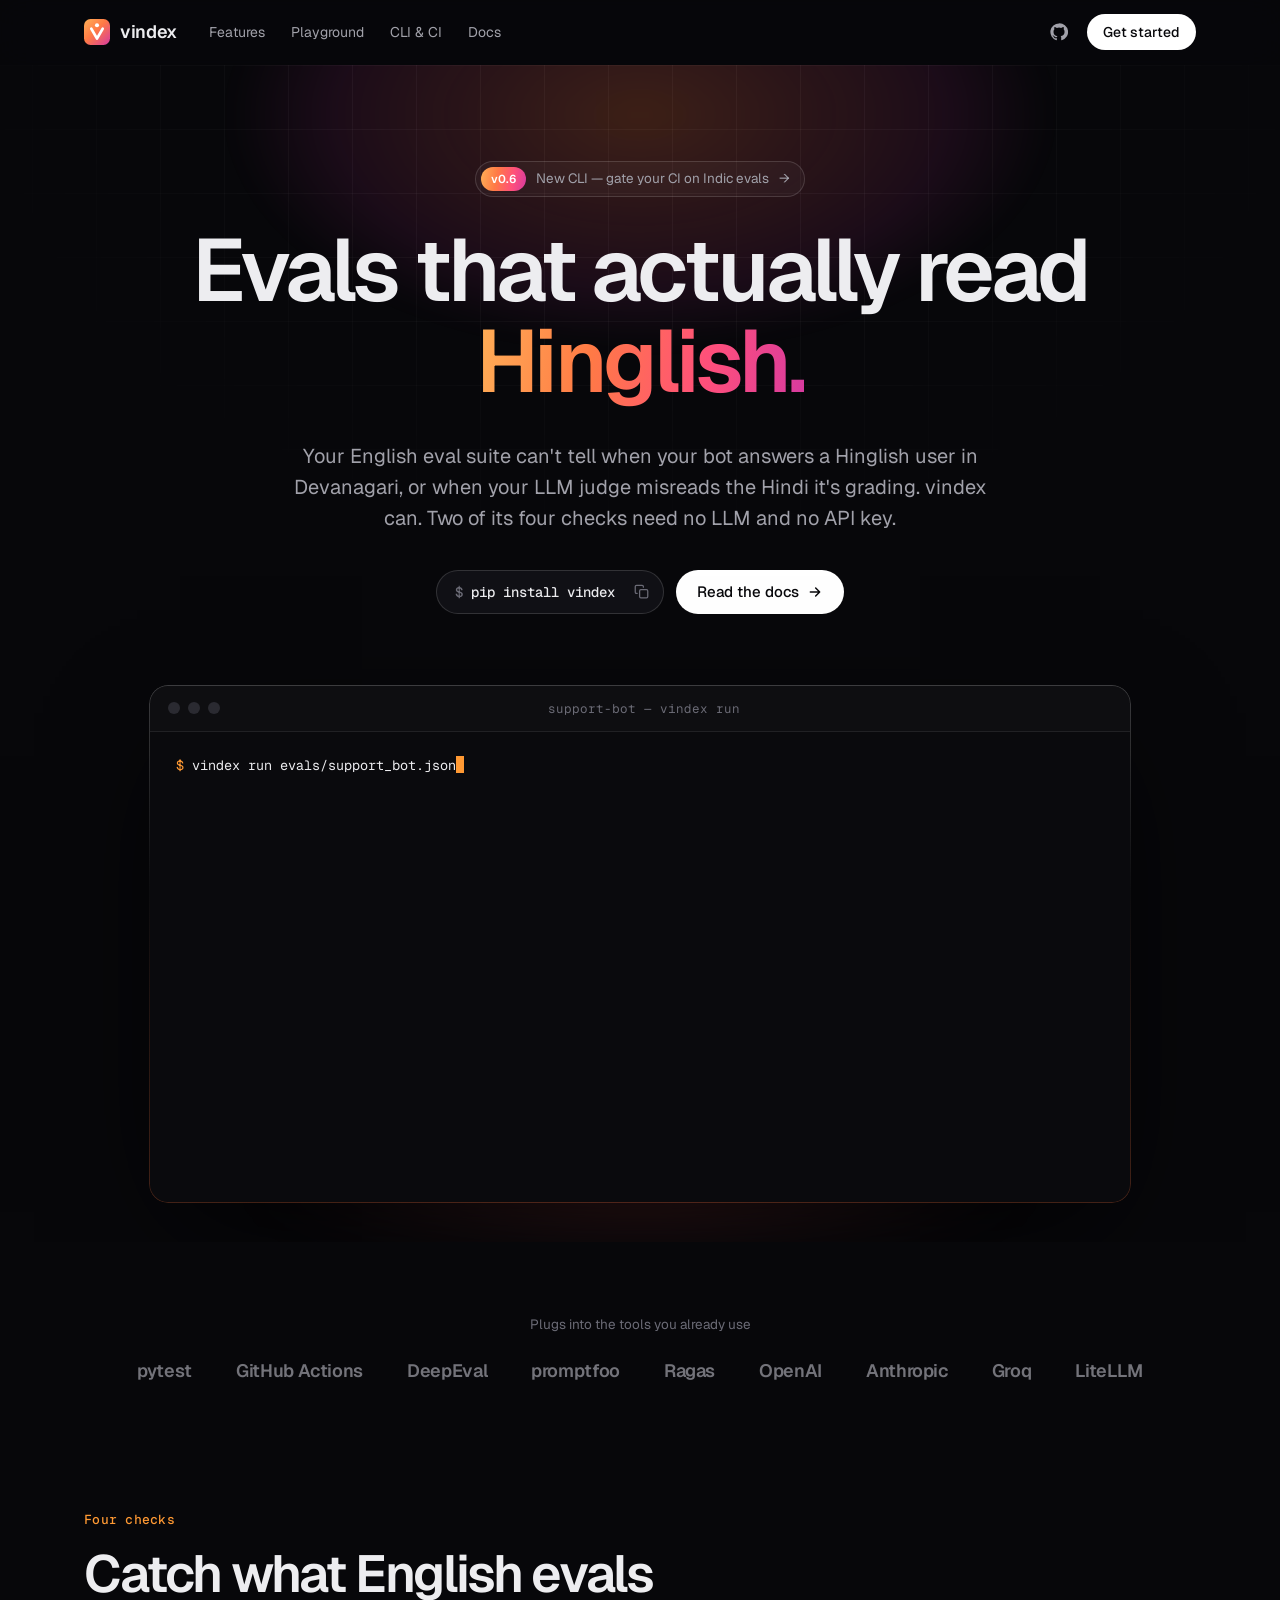
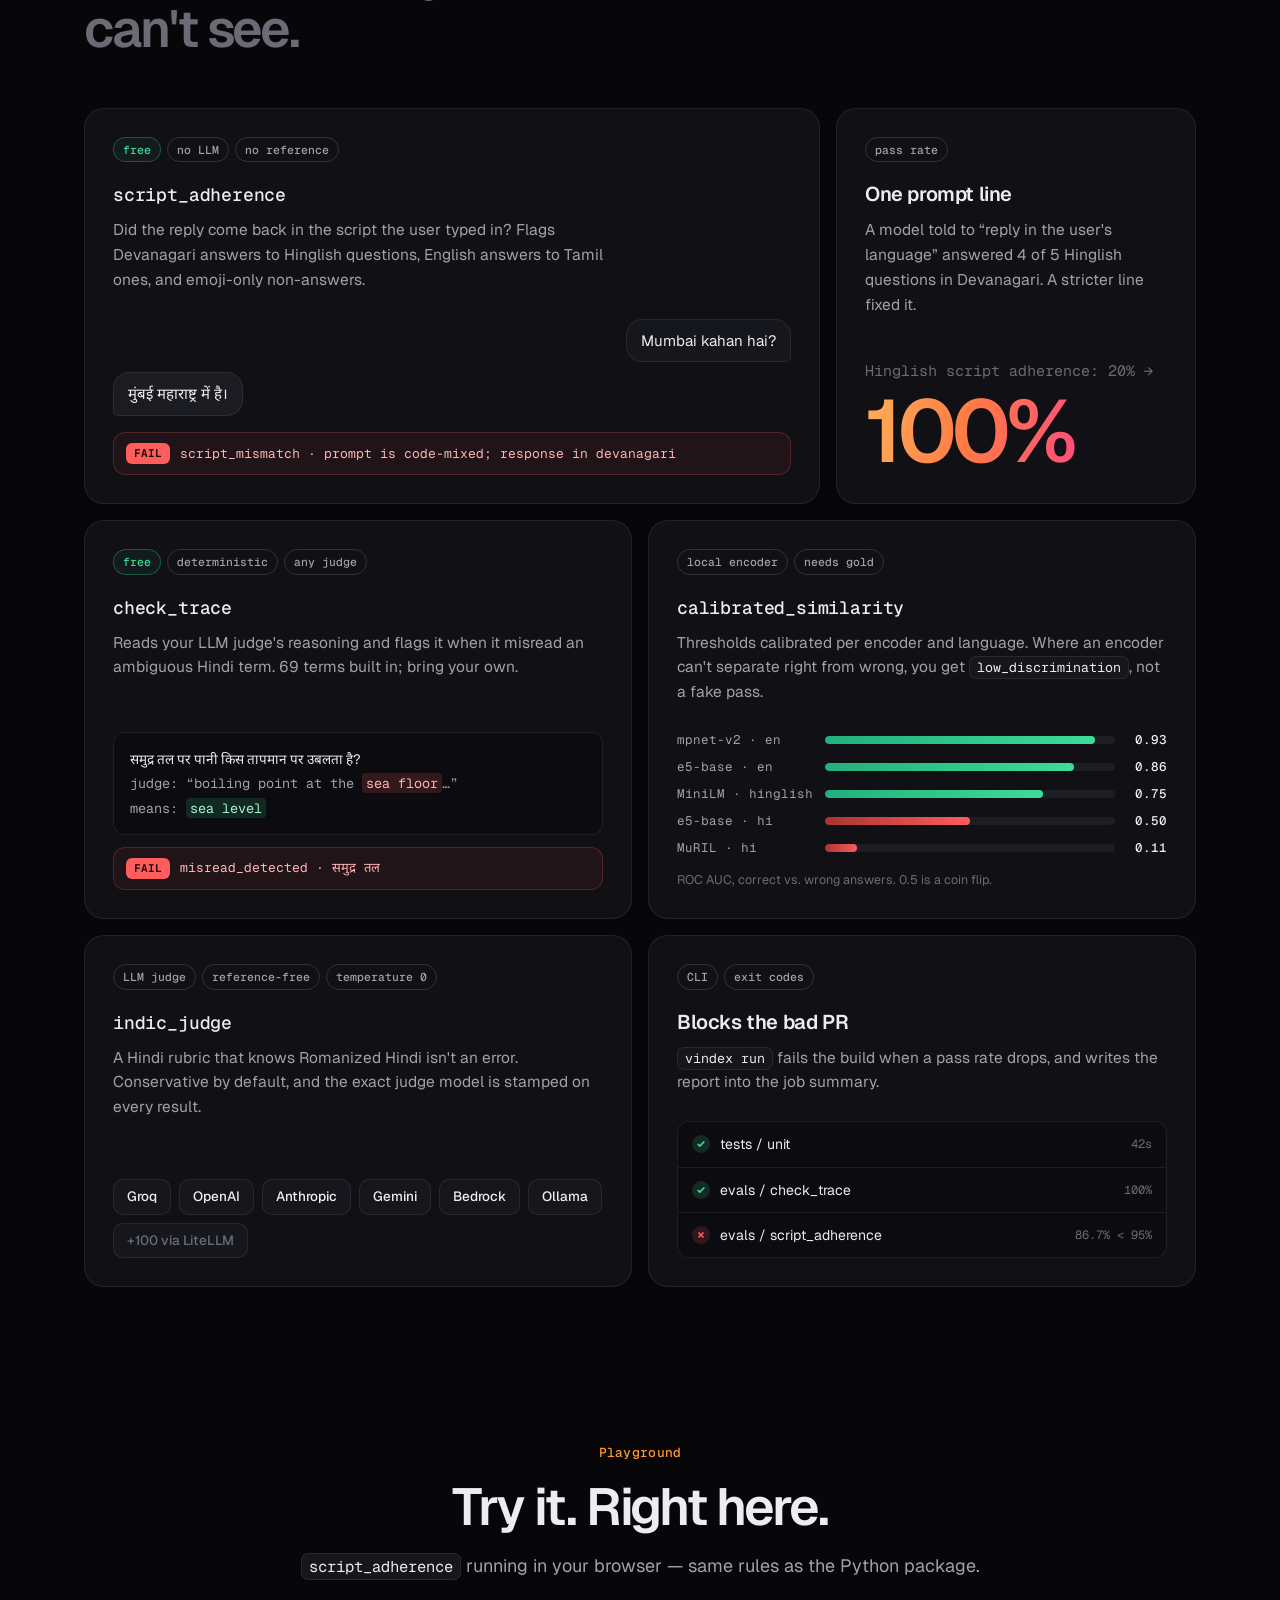
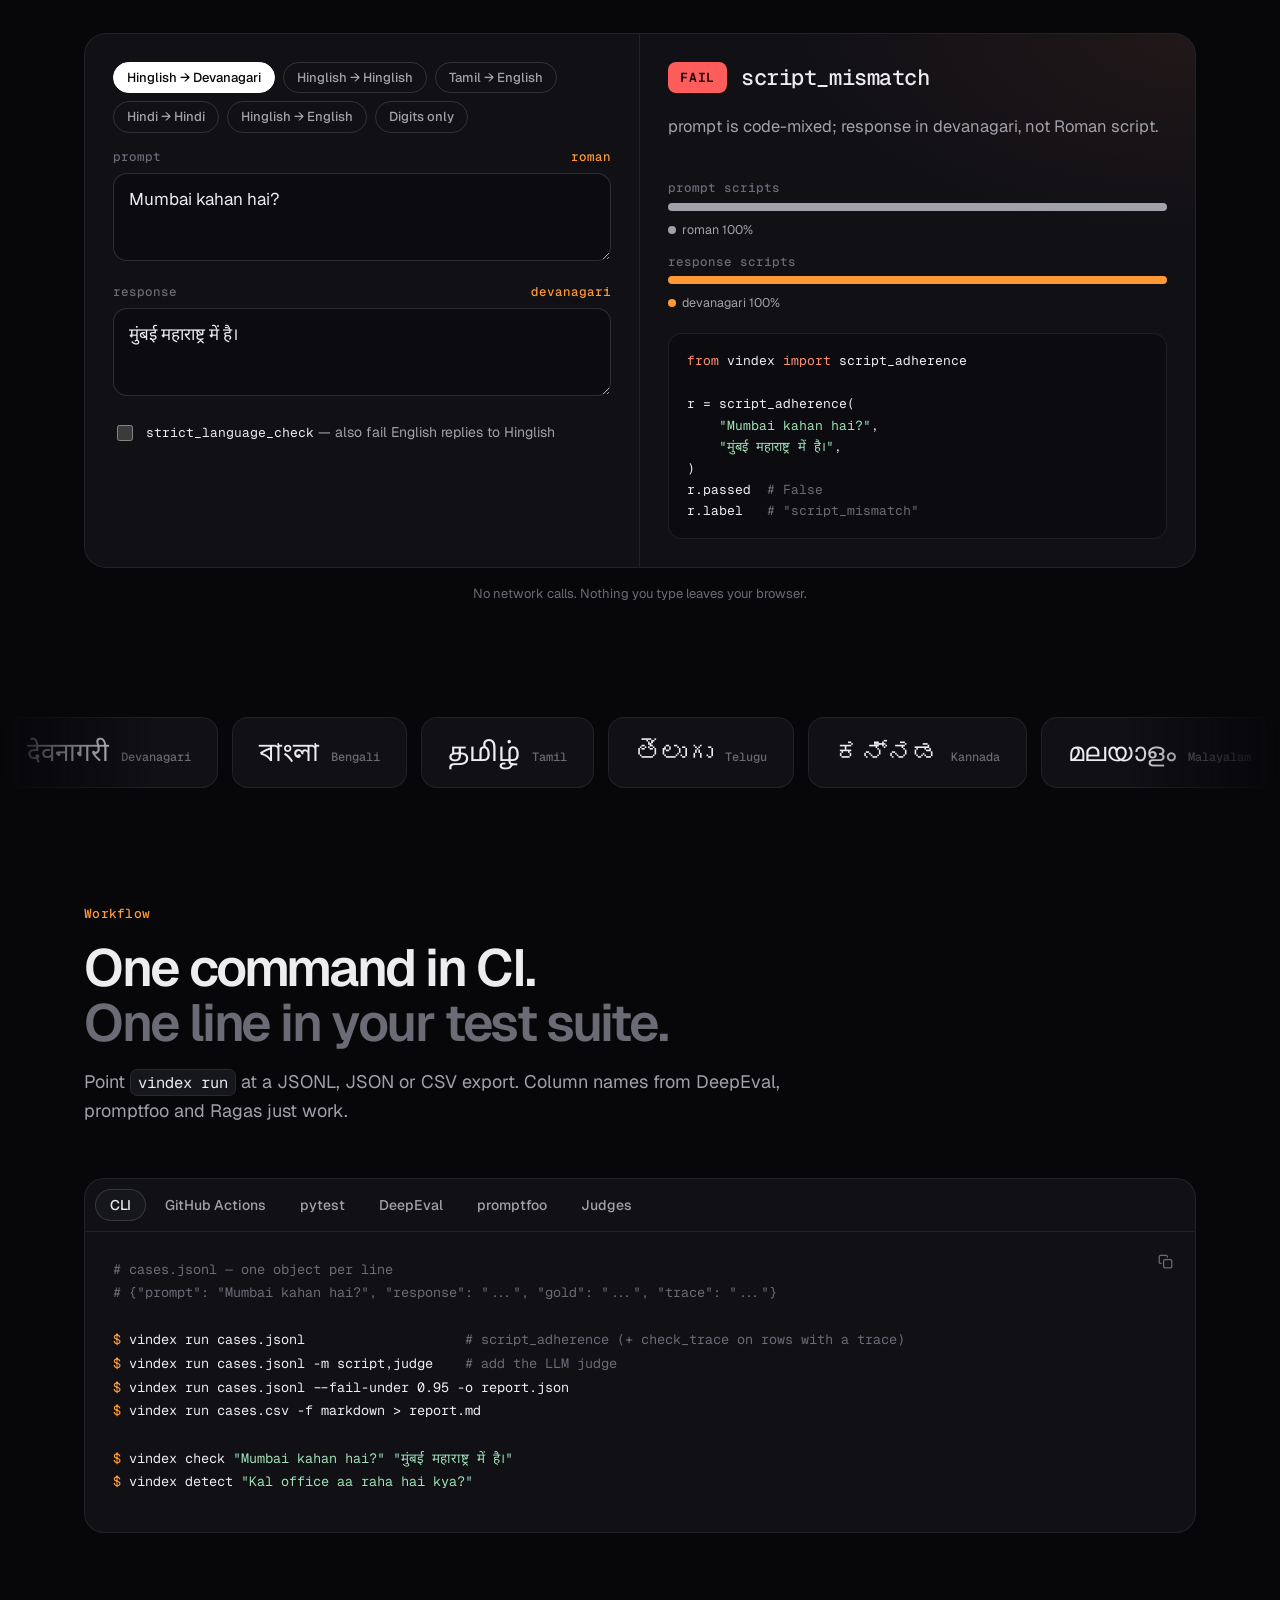
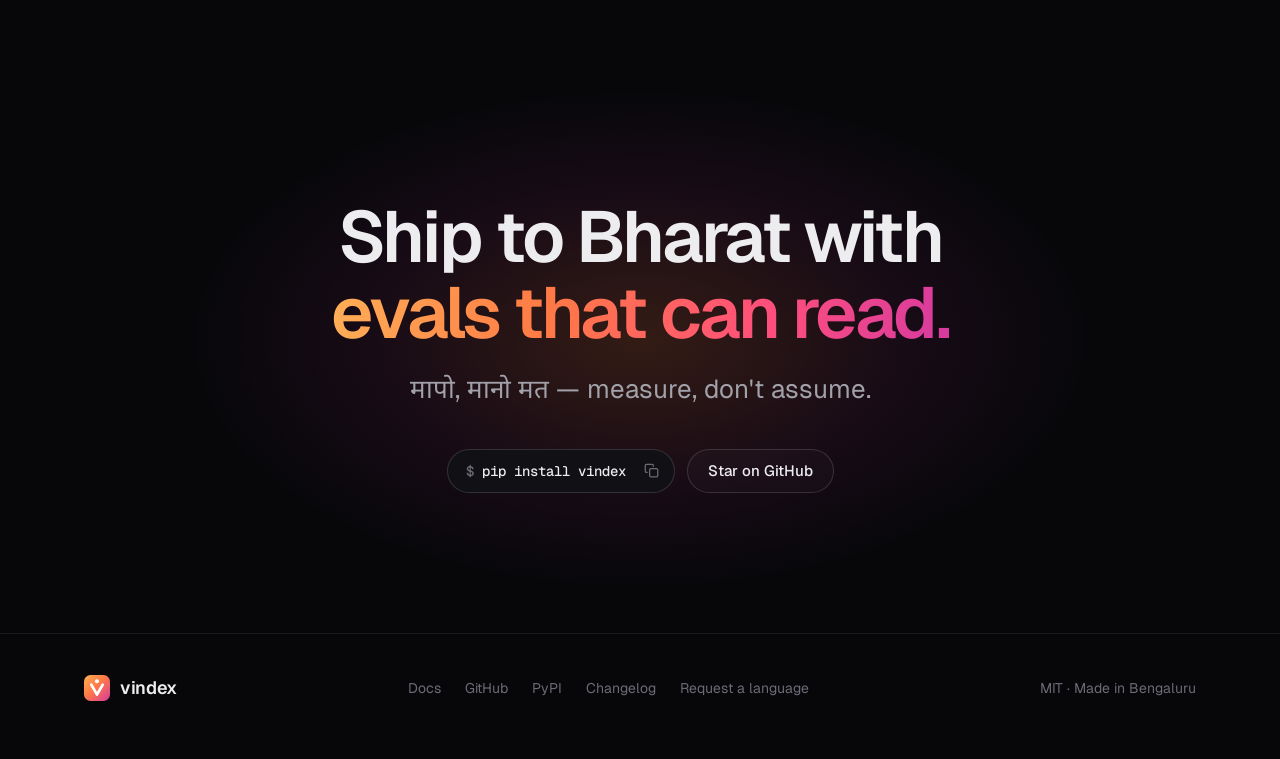
==== commit 50c9ff96: "Bust browser cache for site assets after redesign Co-Authored-By: Claude Opus 5.5 (1M context) <nore" ====
--- a/site/index.html
+++ b/site/index.html
@@ -9,17 +9,17 @@
 <meta property="og:description" content="Script adherence, mistranslation checks, calibrated similarity and an Indic LLM judge. pip install vindex.">
 <meta property="og:type" content="website">
 <meta name="theme-color" content="#07070a">
-<link rel="icon" href="favicon.svg" type="image/svg+xml">
+<link rel="icon" href="favicon.svg?v=035b1e91" type="image/svg+xml">
 <link rel="preconnect" href="https://fonts.googleapis.com">
 <link rel="preconnect" href="https://fonts.gstatic.com" crossorigin>
 <link href="https://fonts.googleapis.com/css2?family=Geist:wght@400;500;600;700&family=Geist+Mono:wght@400;500;600&family=Noto+Sans+Devanagari:wght@400;500;600&family=Noto+Sans+Tamil:wght@400;600&family=Noto+Sans+Bengali:wght@400;600&family=Noto+Sans+Telugu:wght@400;600&family=Noto+Sans+Kannada:wght@400;600&family=Noto+Sans+Malayalam:wght@400;600&family=Noto+Sans+Gujarati:wght@400;600&family=Noto+Sans+Gurmukhi:wght@400;600&family=Noto+Sans+Oriya:wght@400;600&display=swap" rel="stylesheet">
-<link rel="stylesheet" href="assets/style.css">
+<link rel="stylesheet" href="assets/style.css?v=035b1e91">
 </head>
 <body>
 
 <header class="nav">
   <div class="wrap">
-    <a class="brand" href="./"><img class="brand-mark" src="assets/logo.svg" alt="">vindex</a>
+    <a class="brand" href="./"><img class="brand-mark" src="assets/logo.svg?v=035b1e91" alt="">vindex</a>
     <nav class="nav-links" aria-label="Primary">
       <a href="#features">Features</a>
       <a href="#playground">Playground</a>
@@ -303,7 +303,7 @@
 
 <footer>
   <div class="wrap">
-    <a class="brand" href="./"><img class="brand-mark" src="assets/logo.svg" alt="">vindex</a>
+    <a class="brand" href="./"><img class="brand-mark" src="assets/logo.svg?v=035b1e91" alt="">vindex</a>
     <nav aria-label="Footer">
       <a href="docs.html">Docs</a>
       <a href="https://github.com/dripston/vindex">GitHub</a>
@@ -315,6 +315,6 @@
   </div>
 </footer>
 
-<script src="assets/site.js"></script>
+<script src="assets/site.js?v=035b1e91"></script>
 </body>
 </html>
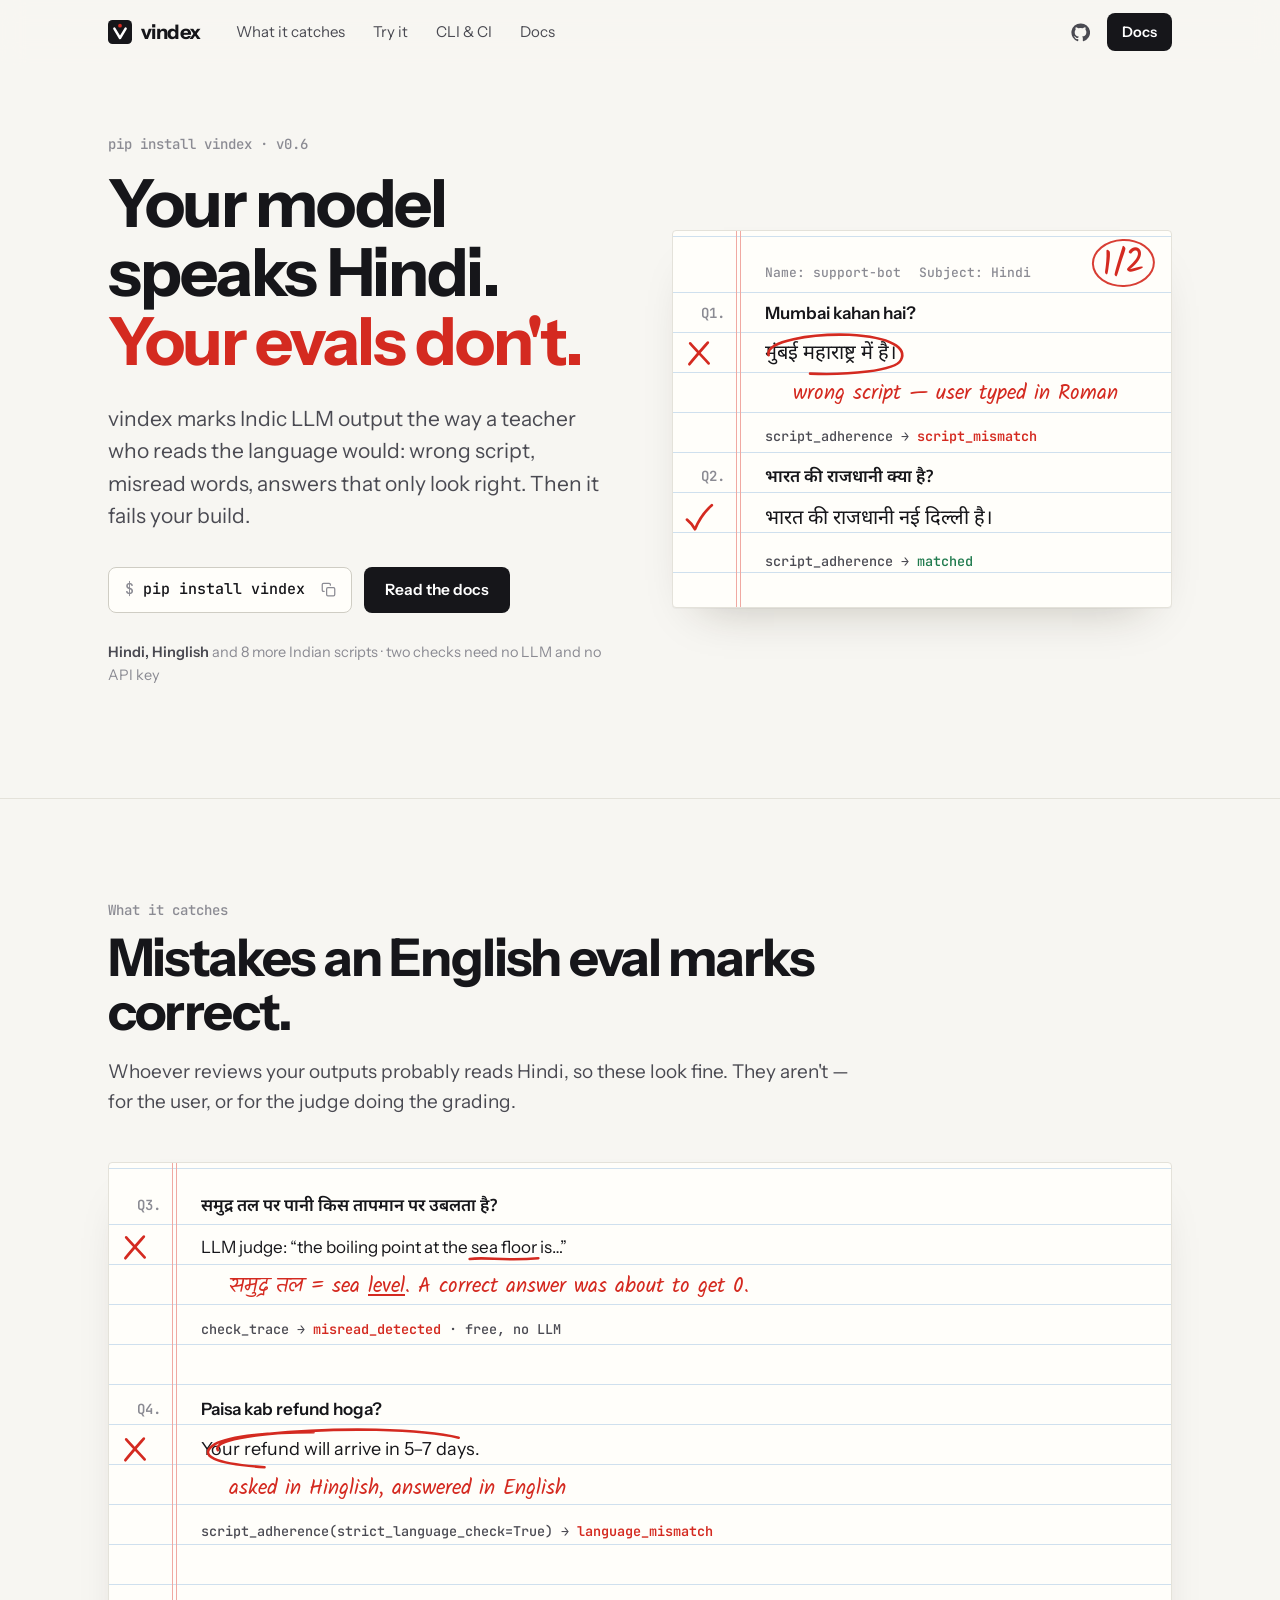
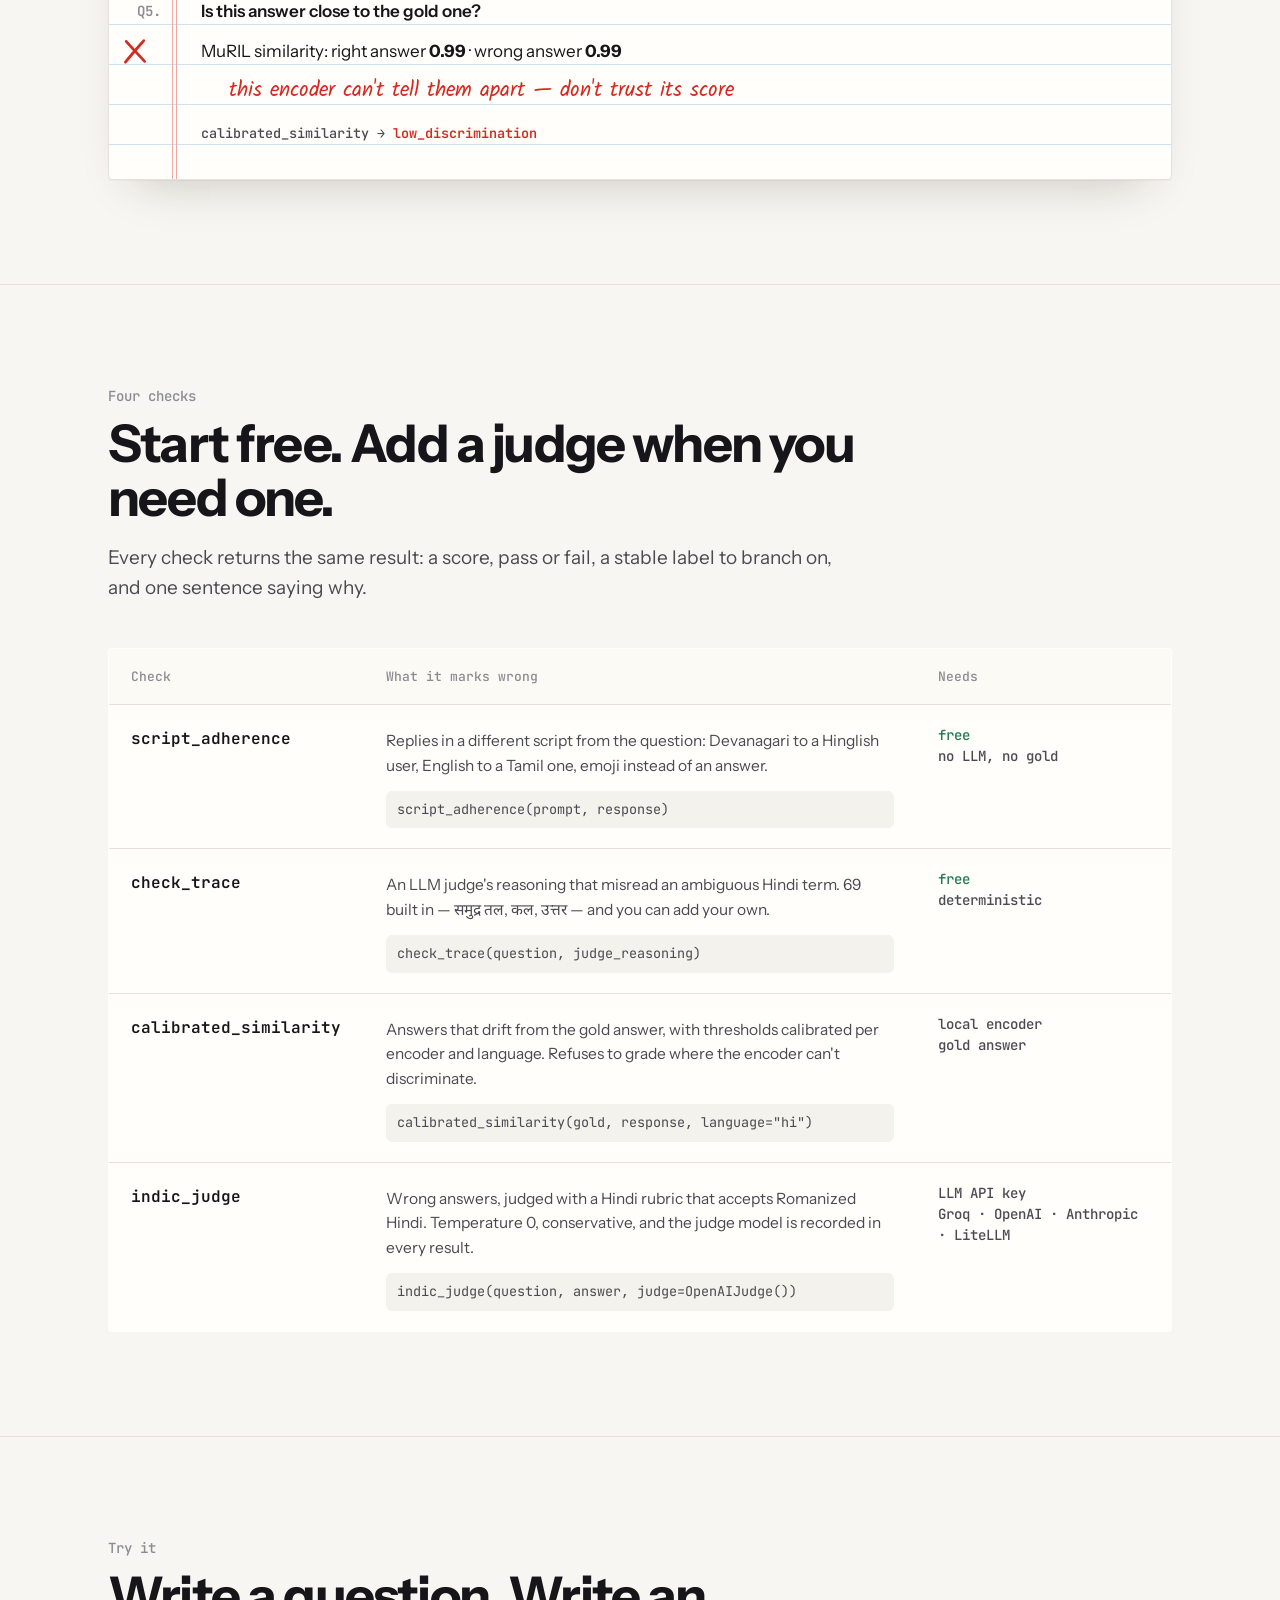
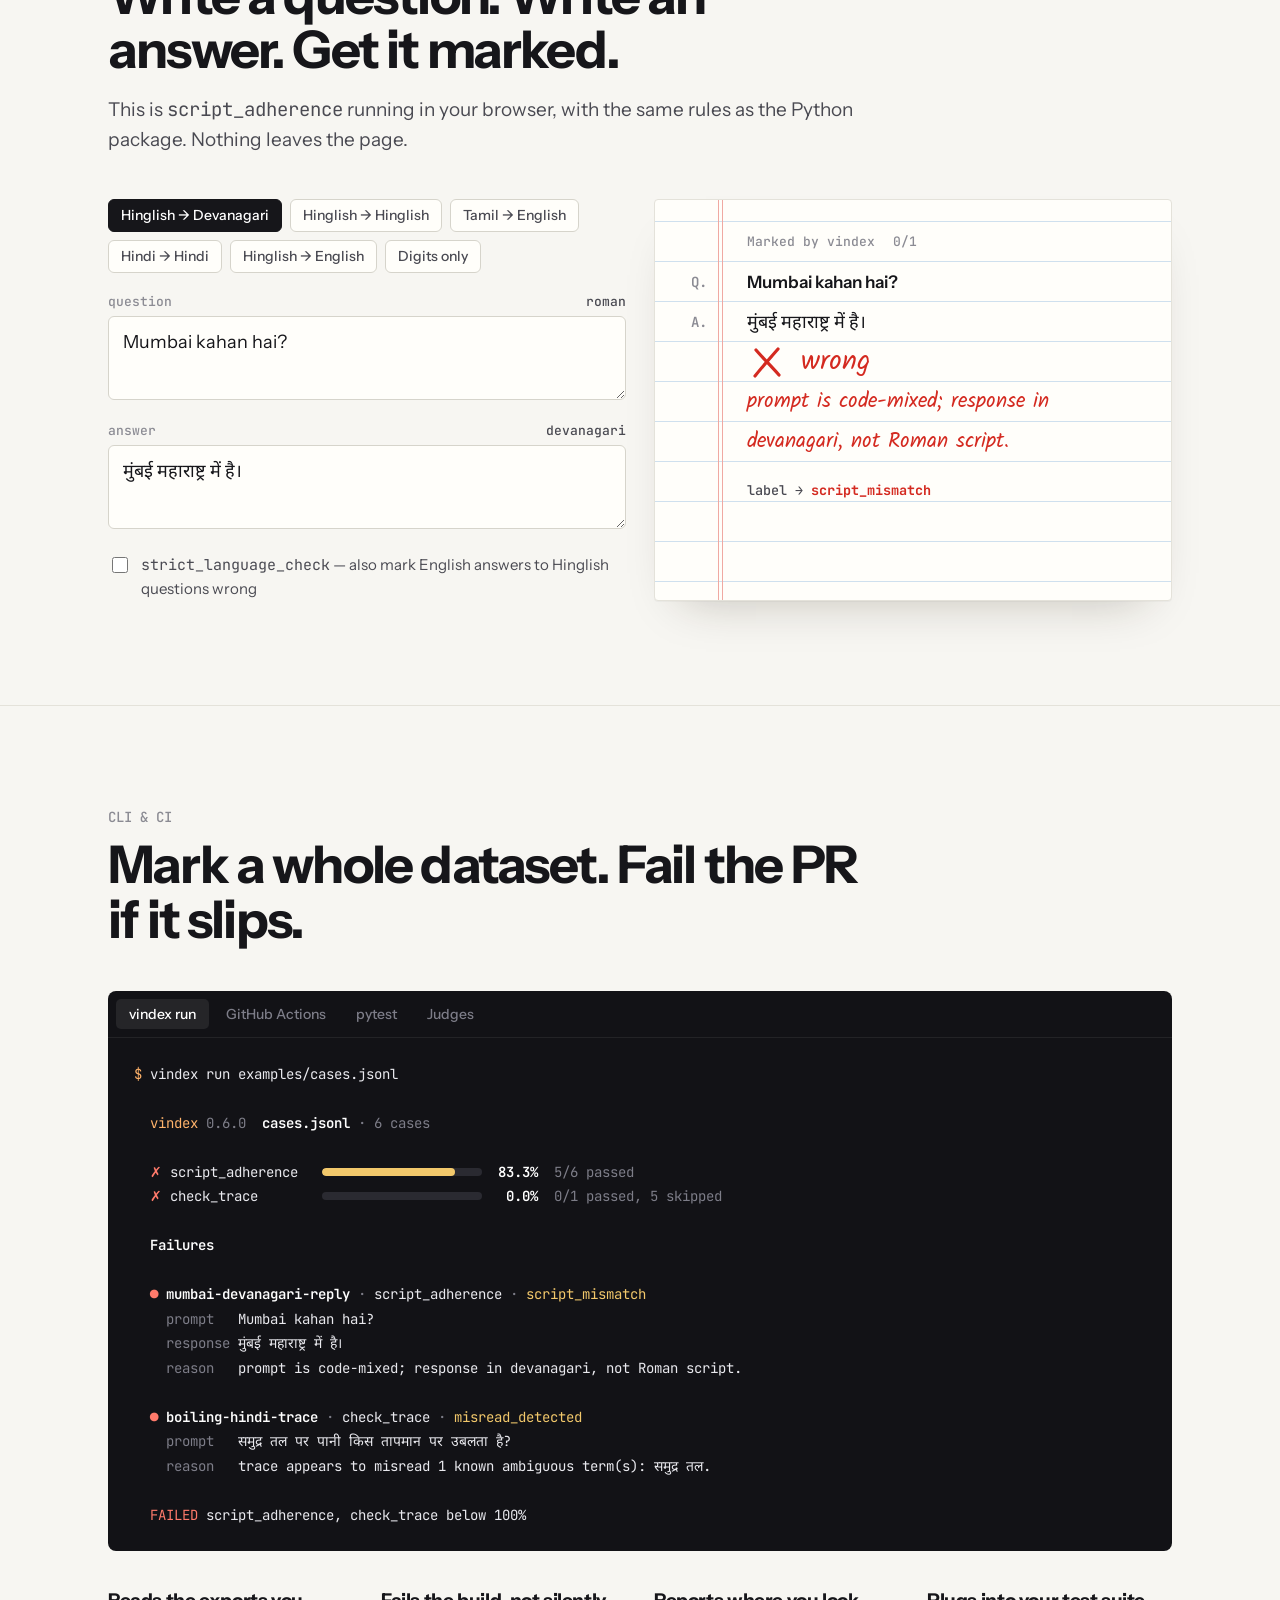
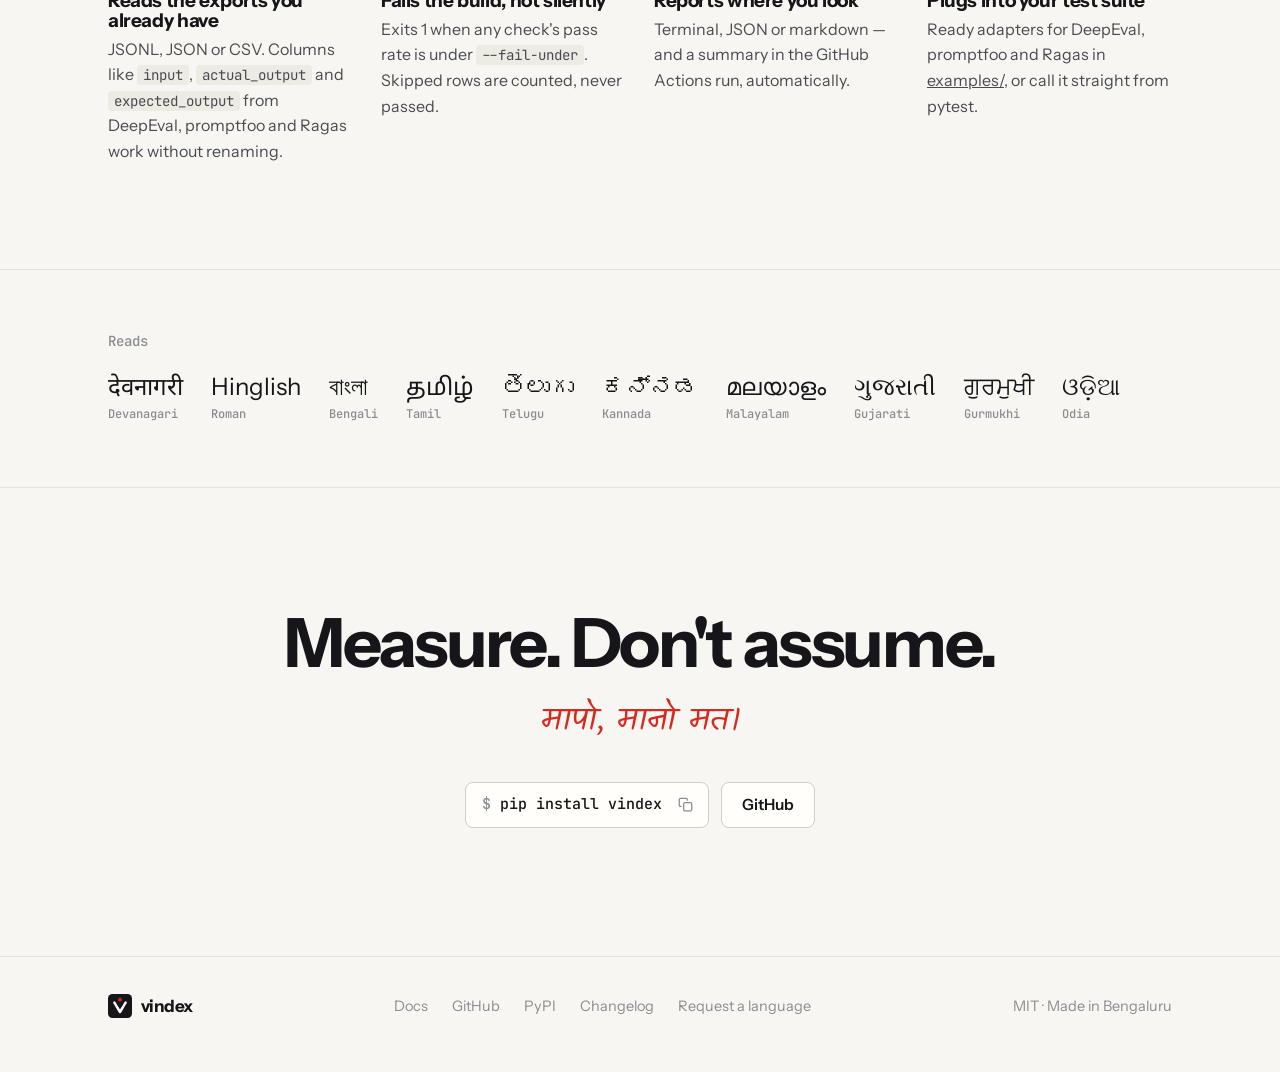
==== commit 343419b8: "Redesign website around a marked answer sheet Replace the generic dark landing page with one idea: v" ====
--- a/site/index.html
+++ b/site/index.html
@@ -3,34 +3,43 @@
 <head>
 <meta charset="utf-8">
 <meta name="viewport" content="width=device-width, initial-scale=1">
-<title>vindex — Evals for Indian-language LLM apps</title>
-<meta name="description" content="Catch the failures English-only eval tools miss in Hindi, Hinglish and 8 other Indian scripts: wrong-script replies, misread terms, and judges that don't understand what they grade.">
-<meta property="og:title" content="vindex — Evals for Indian-language LLM apps">
+<title>vindex — Evals that can read Hindi</title>
+<meta name="description" content="vindex marks Indic and Hinglish LLM output the way a teacher who reads the language would: wrong script, misread words, answers that only look right.">
+<meta property="og:title" content="vindex — Evals that can read Hindi">
 <meta property="og:description" content="Script adherence, mistranslation checks, calibrated similarity and an Indic LLM judge. pip install vindex.">
 <meta property="og:type" content="website">
-<meta name="theme-color" content="#07070a">
-<link rel="icon" href="favicon.svg?v=035b1e91" type="image/svg+xml">
+<meta name="theme-color" content="#f7f6f2">
+<link rel="icon" href="favicon.svg?v=8d80506e" type="image/svg+xml">
 <link rel="preconnect" href="https://fonts.googleapis.com">
 <link rel="preconnect" href="https://fonts.gstatic.com" crossorigin>
-<link href="https://fonts.googleapis.com/css2?family=Geist:wght@400;500;600;700&family=Geist+Mono:wght@400;500;600&family=Noto+Sans+Devanagari:wght@400;500;600&family=Noto+Sans+Tamil:wght@400;600&family=Noto+Sans+Bengali:wght@400;600&family=Noto+Sans+Telugu:wght@400;600&family=Noto+Sans+Kannada:wght@400;600&family=Noto+Sans+Malayalam:wght@400;600&family=Noto+Sans+Gujarati:wght@400;600&family=Noto+Sans+Gurmukhi:wght@400;600&family=Noto+Sans+Oriya:wght@400;600&display=swap" rel="stylesheet">
-<link rel="stylesheet" href="assets/style.css?v=035b1e91">
+<link href="https://fonts.googleapis.com/css2?family=Instrument+Sans:wght@400;500;600;700&family=JetBrains+Mono:wght@400;500;600&family=Kalam:wght@400;700&family=Noto+Sans+Devanagari:wght@400;500;600&family=Noto+Sans+Tamil:wght@400;600&family=Noto+Sans+Bengali&family=Noto+Sans+Telugu&family=Noto+Sans+Kannada&family=Noto+Sans+Malayalam&family=Noto+Sans+Gujarati&family=Noto+Sans+Gurmukhi&family=Noto+Sans+Oriya&display=swap" rel="stylesheet">
+<link rel="stylesheet" href="assets/style.css?v=8d80506e">
 </head>
 <body>
 
+<svg width="0" height="0" style="position:absolute" aria-hidden="true">
+  <defs>
+    <symbol id="m-cross" viewBox="0 0 40 40"><path pathLength="1" d="M9 8 C 15 15, 24 24, 32 33"/><path pathLength="1" d="M31 7 C 24 15, 16 24, 8 34"/></symbol>
+    <symbol id="m-tick" viewBox="0 0 40 40"><path pathLength="1" d="M5 22 C 9 25, 12 29, 15 34 C 20 22, 27 12, 36 4"/></symbol>
+    <symbol id="m-circle" viewBox="0 0 100 40" preserveAspectRatio="none"><path pathLength="1" vector-effect="non-scaling-stroke" d="M9 21 C 6 9, 38 3, 62 4 C 90 6, 100 15, 96 25 C 92 35, 56 38, 31 36 C 10 34, 1 27, 8 16 C 13 9, 27 6, 41 6"/></symbol>
+    <symbol id="m-under" viewBox="0 0 100 10" preserveAspectRatio="none"><path pathLength="1" vector-effect="non-scaling-stroke" d="M1 5 C 25 2, 50 8, 99 4"/></symbol>
+  </defs>
+</svg>
+
 <header class="nav">
   <div class="wrap">
-    <a class="brand" href="./"><img class="brand-mark" src="assets/logo.svg?v=035b1e91" alt="">vindex</a>
+    <a class="brand" href="./"><img class="brand-mark" src="assets/logo.svg?v=8d80506e" alt="">vindex</a>
     <nav class="nav-links" aria-label="Primary">
-      <a href="#features">Features</a>
-      <a href="#playground">Playground</a>
-      <a href="#workflow">CLI &amp; CI</a>
+      <a href="#mistakes">What it catches</a>
+      <a href="#try">Try it</a>
+      <a href="#ci">CLI &amp; CI</a>
       <a href="docs.html">Docs</a>
     </nav>
     <div class="nav-right">
       <a class="icon-btn" href="https://github.com/dripston/vindex" aria-label="GitHub">
         <svg viewBox="0 0 24 24" fill="currentColor"><path d="M12 .5a11.5 11.5 0 0 0-3.64 22.41c.58.1.79-.25.79-.56v-2c-3.2.7-3.88-1.37-3.88-1.37-.52-1.33-1.28-1.69-1.28-1.69-1.05-.72.08-.7.08-.7 1.16.08 1.77 1.19 1.77 1.19 1.03 1.77 2.7 1.26 3.36.96.1-.75.4-1.26.73-1.55-2.55-.29-5.24-1.28-5.24-5.68 0-1.26.45-2.28 1.19-3.09-.12-.29-.52-1.46.11-3.05 0 0 .97-.31 3.17 1.18a11 11 0 0 1 5.77 0c2.2-1.49 3.17-1.18 3.17-1.18.63 1.59.23 2.76.11 3.05.74.81 1.19 1.83 1.19 3.09 0 4.41-2.69 5.38-5.25 5.67.41.36.78 1.06.78 2.14v3.17c0 .31.21.67.8.56A11.5 11.5 0 0 0 12 .5z"/></svg>
       </a>
-      <a class="btn btn-primary btn-sm nav-cta" href="docs.html#quickstart">Get started</a>
+      <a class="btn btn-primary btn-sm nav-cta" href="docs.html#quickstart">Docs</a>
     </div>
   </div>
 </header>
@@ -38,124 +47,128 @@
 <main>
   <!-- HERO -->
   <section class="hero">
-    <div class="wrap">
-      <a class="pill" href="docs.html#cli"><b>v0.6</b> New CLI — gate your CI on Indic evals <span aria-hidden="true">→</span></a>
-      <h1>Evals that actually read <span class="cycle"><span class="cycle-word grad-text" id="cycle">Hinglish.</span></span></h1>
-      <p class="lede">Your English eval suite can't tell when your bot answers a Hinglish user in Devanagari, or when your LLM judge misreads the Hindi it's grading. vindex can. Two of its four checks need no LLM and no API key.</p>
-      <div class="hero-actions">
-        <span class="install"><span><span class="dollar">$ </span>pip install vindex</span><button class="copy" type="button" data-copy="pip install vindex"></button></span>
-        <a class="btn btn-primary" href="docs.html">Read the docs
-          <svg viewBox="0 0 24 24" fill="none" stroke="currentColor" stroke-width="2.2" stroke-linecap="round" stroke-linejoin="round"><path d="M5 12h14M13 6l6 6-6 6"/></svg></a>
-      </div>
-      <div class="hero-shot reveal">
-        <div class="term" aria-label="Example vindex CLI output">
-          <div class="term-bar"><i></i><i></i><i></i><span>support-bot — vindex run</span></div>
-          <pre id="term-body"></pre>
-        </div>
-      </div>
-    </div>
-  </section>
-
-  <!-- STRIP -->
-  <div class="strip">
-    <div class="wrap">
-      <p>Plugs into the tools you already use</p>
-      <div class="strip-row">
-        <span>pytest</span><span>GitHub Actions</span><span>DeepEval</span><span>promptfoo</span><span>Ragas</span><span>OpenAI</span><span>Anthropic</span><span>Groq</span><span>LiteLLM</span>
-      </div>
-    </div>
-  </div>
-
-  <!-- FEATURES / BENTO -->
-  <section id="features">
-    <div class="wrap">
-      <div class="section-head reveal">
-        <span class="eyebrow-label">Four checks</span>
-        <h2>Catch what English evals<br><span class="dim">can't see.</span></h2>
-      </div>
-      <div class="bento">
-        <article class="cell c-4 reveal">
-          <div class="tags"><span class="tag free">free</span><span class="tag">no LLM</span><span class="tag">no reference</span></div>
-          <h3><code>script_adherence</code></h3>
-          <p>Did the reply come back in the script the user typed in? Flags Devanagari answers to Hinglish questions, English answers to Tamil ones, and emoji-only non-answers.</p>
-          <div class="visual">
-            <div class="chat">
-              <div class="bubble u">Mumbai kahan hai?</div>
-              <div class="bubble b" lang="hi">मुंबई महाराष्ट्र में है।</div>
-              <div class="verdict"><span class="badge">FAIL</span>script_mismatch · prompt is code-mixed; response in devanagari</div>
-            </div>
-          </div>
-        </article>
-        <article class="cell c-2 reveal">
-          <div class="tags"><span class="tag">pass rate</span></div>
-          <h3>One prompt line</h3>
-          <p>A model told to “reply in the user's language” answered 4 of 5 Hinglish questions in Devanagari. A stricter line fixed it.</p>
-          <div class="visual">
-            <div class="stat"><span class="from">Hinglish script adherence: 20% →</span><span class="to grad-text">100%</span></div>
-          </div>
-        </article>
-        <article class="cell c-3 reveal">
-          <div class="tags"><span class="tag free">free</span><span class="tag">deterministic</span><span class="tag">any judge</span></div>
-          <h3><code>check_trace</code></h3>
-          <p>Reads your LLM judge's reasoning and flags it when it misread an ambiguous Hindi term. 69 terms built in; bring your own.</p>
-          <div class="visual">
-            <div class="trace">
-              <div class="src" lang="hi">समुद्र तल पर पानी किस तापमान पर उबलता है?</div>
-              <div>judge: “boiling point at the <mark>sea floor</mark>…”</div>
-              <div>means: <ins>sea level</ins></div>
-            </div>
-            <div class="verdict" style="margin-top:12px"><span class="badge">FAIL</span>misread_detected · समुद्र तल</div>
-          </div>
-        </article>
-        <article class="cell c-3 reveal">
-          <div class="tags"><span class="tag">local encoder</span><span class="tag">needs gold</span></div>
-          <h3><code>calibrated_similarity</code></h3>
-          <p>Thresholds calibrated per encoder and language. Where an encoder can't separate right from wrong, you get <code>low_discrimination</code>, not a fake pass.</p>
-          <div class="visual">
-            <div class="auc">
-              <div class="auc-row"><span>mpnet-v2 · en</span><span class="track"><i style="width:93%"></i></span><b>0.93</b></div>
-              <div class="auc-row"><span>e5-base · en</span><span class="track"><i style="width:86%"></i></span><b>0.86</b></div>
-              <div class="auc-row"><span>MiniLM · hinglish</span><span class="track"><i style="width:75%"></i></span><b>0.75</b></div>
-              <div class="auc-row bad"><span>e5-base · hi</span><span class="track"><i style="width:50%"></i></span><b>0.50</b></div>
-              <div class="auc-row bad"><span>MuRIL · hi</span><span class="track"><i style="width:11%"></i></span><b>0.11</b></div>
-            </div>
-            <div class="auc-note">ROC AUC, correct vs. wrong answers. 0.5 is a coin flip.</div>
-          </div>
-        </article>
-        <article class="cell c-3 reveal">
-          <div class="tags"><span class="tag">LLM judge</span><span class="tag">reference-free</span><span class="tag">temperature 0</span></div>
-          <h3><code>indic_judge</code></h3>
-          <p>A Hindi rubric that knows Romanized Hindi isn't an error. Conservative by default, and the exact judge model is stamped on every result.</p>
-          <div class="visual">
-            <div class="providers"><span>Groq</span><span>OpenAI</span><span>Anthropic</span><span>Gemini</span><span>Bedrock</span><span>Ollama</span><span class="more">+100 via LiteLLM</span></div>
-          </div>
-        </article>
-        <article class="cell c-3 reveal">
-          <div class="tags"><span class="tag">CLI</span><span class="tag">exit codes</span></div>
-          <h3>Blocks the bad PR</h3>
-          <p><code>vindex run</code> fails the build when a pass rate drops, and writes the report into the job summary.</p>
-          <div class="visual">
-            <div class="checks">
-              <div><span class="dot ok"><svg viewBox="0 0 24 24" fill="none" stroke="currentColor" stroke-width="4"><path d="M20 6 9 17l-5-5"/></svg></span>tests / unit<small>42s</small></div>
-              <div><span class="dot ok"><svg viewBox="0 0 24 24" fill="none" stroke="currentColor" stroke-width="4"><path d="M20 6 9 17l-5-5"/></svg></span>evals / check_trace<small>100%</small></div>
-              <div><span class="dot no"><svg viewBox="0 0 24 24" fill="none" stroke="currentColor" stroke-width="4"><path d="M18 6 6 18M6 6l12 12"/></svg></span>evals / script_adherence<small>86.7% &lt; 95%</small></div>
-            </div>
-          </div>
-        </article>
-      </div>
-    </div>
-  </section>
-
-  <!-- PLAYGROUND -->
-  <section id="playground" style="padding-top:40px">
-    <div class="wrap">
-      <div class="section-head center reveal">
-        <span class="eyebrow-label">Playground</span>
-        <h2>Try it. Right here.</h2>
-        <p><code>script_adherence</code> running in your browser — same rules as the Python package.</p>
-      </div>
-      <div class="play reveal">
-        <div class="play-in">
+    <div class="wrap hero-grid">
+      <div>
+        <div class="kicker">pip install vindex · v0.6</div>
+        <h1 style="margin-top:18px">Your model speaks Hindi.<br><span class="pen">Your evals don't.</span></h1>
+        <p class="lede">vindex marks Indic LLM output the way a teacher who reads the language would: wrong script, misread words, answers that only look right. Then it fails your build.</p>
+        <div class="actions">
+          <span class="install"><span><span class="dollar">$ </span>pip install vindex</span><button class="copy" type="button" data-copy="pip install vindex"></button></span>
+          <a class="btn btn-primary" href="docs.html#quickstart">Read the docs</a>
+        </div>
+        <p class="hero-foot"><b>Hindi, Hinglish</b> and 8 more Indian scripts · two checks need no LLM and no API key</p>
+      </div>
+
+      <div class="sheet reveal" aria-label="An answer sheet marked by vindex">
+        <div class="score">1/2</div>
+        <div class="sheet-head"><span>Name: support-bot</span><span>Subject: Hindi</span></div>
+        <div class="q">
+          <span class="q-no">Q1.</span><span class="q-text">Mumbai kahan hai?</span>
+        </div>
+        <div class="q">
+          <svg class="margin-mark draw" aria-hidden="true"><use href="#m-cross"/></svg>
+          <span class="a-text" lang="hi">मुंबई महाराष्ट्र में है।<svg class="mark circle-mark draw" aria-hidden="true"><use href="#m-circle"/></svg></span>
+        </div>
+        <div class="note indent">wrong script — user typed in Roman</div>
+        <div class="machine">script_adherence → <b>script_mismatch</b></div>
+        <div class="q" style="margin-top:0">
+          <span class="q-no">Q2.</span><span class="q-text dev" lang="hi">भारत की राजधानी क्या है?</span>
+        </div>
+        <div class="q">
+          <svg class="margin-mark draw" aria-hidden="true"><use href="#m-tick"/></svg>
+          <span class="a-text" lang="hi">भारत की राजधानी नई दिल्ली है।</span>
+        </div>
+        <div class="machine">script_adherence → <span class="ok">matched</span></div>
+      </div>
+    </div>
+  </section>
+
+  <!-- MISTAKES -->
+  <section id="mistakes" class="rule-top">
+    <div class="wrap">
+      <div class="head reveal">
+        <div class="kicker">What it catches</div>
+        <h2>Mistakes an English eval marks correct.</h2>
+        <p>Whoever reviews your outputs probably reads Hindi, so these look fine. They aren't — for the user, or for the judge doing the grading.</p>
+      </div>
+      <div class="sheet mistakes reveal">
+        <div class="mistake">
+          <div class="q"><span class="q-no">Q3.</span><span class="q-text dev" lang="hi">समुद्र तल पर पानी किस तापमान पर उबलता है?</span></div>
+          <div class="q">
+            <svg class="margin-mark draw" aria-hidden="true"><use href="#m-cross"/></svg>
+            <span>LLM judge: “the boiling point at the <span style="position:relative;display:inline-block">sea floor<svg class="mark draw" style="left:-2px;right:-2px;bottom:4px;width:calc(100% + 4px);height:8px" aria-hidden="true"><use href="#m-under"/></svg></span> is…”</span>
+          </div>
+          <div class="note indent"><span lang="hi">समुद्र तल</span> = sea <u>level</u>. A correct answer was about to get 0.</div>
+          <div class="machine">check_trace → <b>misread_detected</b> · free, no LLM</div>
+        </div>
+        <div class="mistake">
+          <div class="q"><span class="q-no">Q4.</span><span class="q-text">Paisa kab refund hoga?</span></div>
+          <div class="q">
+            <svg class="margin-mark draw" aria-hidden="true"><use href="#m-cross"/></svg>
+            <span class="a-text" style="font-family:var(--sans);font-size:18px">Your refund will arrive in 5–7 days.<svg class="mark circle-mark draw" aria-hidden="true"><use href="#m-circle"/></svg></span>
+          </div>
+          <div class="note indent">asked in Hinglish, answered in English</div>
+          <div class="machine">script_adherence(strict_language_check=True) → <b>language_mismatch</b></div>
+        </div>
+        <div class="mistake">
+          <div class="q"><span class="q-no">Q5.</span><span class="q-text">Is this answer close to the gold one?</span></div>
+          <div class="q">
+            <svg class="margin-mark draw" aria-hidden="true"><use href="#m-cross"/></svg>
+            <span>MuRIL similarity: right answer <b>0.99</b> · wrong answer <b>0.99</b></span>
+          </div>
+          <div class="note indent">this encoder can't tell them apart — don't trust its score</div>
+          <div class="machine">calibrated_similarity → <b>low_discrimination</b></div>
+        </div>
+      </div>
+    </div>
+  </section>
+
+  <!-- CHECKS -->
+  <section id="checks" class="rule-top">
+    <div class="wrap">
+      <div class="head reveal">
+        <div class="kicker">Four checks</div>
+        <h2>Start free. Add a judge when you need one.</h2>
+        <p>Every check returns the same result: a score, pass or fail, a stable label to branch on, and one sentence saying why.</p>
+      </div>
+      <table class="card-table reveal">
+        <thead><tr><th>Check</th><th>What it marks wrong</th><th>Needs</th></tr></thead>
+        <tbody>
+          <tr>
+            <td><code class="fn">script_adherence</code></td>
+            <td><p>Replies in a different script from the question: Devanagari to a Hinglish user, English to a Tamil one, emoji instead of an answer.</p><code class="snippet">script_adherence(prompt, response)</code></td>
+            <td class="cost"><span class="free">free</span><br>no LLM, no gold</td>
+          </tr>
+          <tr>
+            <td><code class="fn">check_trace</code></td>
+            <td><p>An LLM judge's reasoning that misread an ambiguous Hindi term. 69 built in — <span lang="hi">समुद्र तल</span>, <span lang="hi">कल</span>, <span lang="hi">उत्तर</span> — and you can add your own.</p><code class="snippet">check_trace(question, judge_reasoning)</code></td>
+            <td class="cost"><span class="free">free</span><br>deterministic</td>
+          </tr>
+          <tr>
+            <td><code class="fn">calibrated_similarity</code></td>
+            <td><p>Answers that drift from the gold answer, with thresholds calibrated per encoder and language. Refuses to grade where the encoder can't discriminate.</p><code class="snippet">calibrated_similarity(gold, response, language="hi")</code></td>
+            <td class="cost">local encoder<br>gold answer</td>
+          </tr>
+          <tr>
+            <td><code class="fn">indic_judge</code></td>
+            <td><p>Wrong answers, judged with a Hindi rubric that accepts Romanized Hindi. Temperature 0, conservative, and the judge model is recorded in every result.</p><code class="snippet">indic_judge(question, answer, judge=OpenAIJudge())</code></td>
+            <td class="cost">LLM API key<br>Groq · OpenAI · Anthropic · LiteLLM</td>
+          </tr>
+        </tbody>
+      </table>
+    </div>
+  </section>
+
+  <!-- TRY -->
+  <section id="try" class="rule-top">
+    <div class="wrap">
+      <div class="head reveal">
+        <div class="kicker">Try it</div>
+        <h2>Write a question. Write an answer. Get it marked.</h2>
+        <p>This is <code>script_adherence</code> running in your browser, with the same rules as the Python package. Nothing leaves the page.</p>
+      </div>
+      <div class="play reveal" id="playground">
+        <div>
           <div class="presets" role="group" aria-label="Examples">
             <button type="button" class="on" data-p="Mumbai kahan hai?" data-r="मुंबई महाराष्ट्र में है।">Hinglish → Devanagari</button>
             <button type="button" data-p="Mera order kab aayega?" data-r="Aapka order kal tak deliver ho jayega.">Hinglish → Hinglish</button>
@@ -165,88 +178,72 @@
             <button type="button" data-p="Kitne log rehte hai Delhi mein?" data-r="३२०००००० 🙂">Digits only</button>
           </div>
           <div class="field">
-            <label for="pg-prompt">prompt <span id="pg-p-script"></span></label>
+            <label for="pg-prompt">question <span id="pg-p-script"></span></label>
             <textarea id="pg-prompt" spellcheck="false">Mumbai kahan hai?</textarea>
           </div>
           <div class="field">
-            <label for="pg-response">response <span id="pg-r-script"></span></label>
+            <label for="pg-response">answer <span id="pg-r-script"></span></label>
             <textarea id="pg-response" spellcheck="false">मुंबई महाराष्ट्र में है।</textarea>
           </div>
-          <label class="toggle"><input type="checkbox" id="pg-strict"> <span><code>strict_language_check</code> — also fail English replies to Hinglish</span></label>
-        </div>
-        <div class="play-out" aria-live="polite">
-          <div class="result-head">
-            <span id="pg-verdict" class="big-verdict fail">FAIL</span>
-            <span id="pg-label" class="result-label">script_mismatch</span>
-          </div>
-          <p id="pg-reason" class="result-reason"></p>
-          <div class="bars">
-            <div><h4>prompt scripts</h4><div class="bar" id="pg-p-bar"></div><div class="legend" id="pg-p-legend"></div></div>
-            <div><h4>response scripts</h4><div class="bar" id="pg-r-bar"></div><div class="legend" id="pg-r-legend"></div></div>
-          </div>
-          <div class="code-out" id="pg-code"></div>
-        </div>
-      </div>
-      <p class="play-note">No network calls. Nothing you type leaves your browser.</p>
-    </div>
-  </section>
-
-  <!-- SCRIPTS -->
-  <div class="marquee reveal" aria-label="Supported scripts">
-    <div class="marquee-track">
-      <span lang="hi">देवनागरी <small>Devanagari</small></span>
-      <span lang="bn">বাংলা <small>Bengali</small></span>
-      <span lang="ta">தமிழ் <small>Tamil</small></span>
-      <span lang="te">తెలుగు <small>Telugu</small></span>
-      <span lang="kn">ಕನ್ನಡ <small>Kannada</small></span>
-      <span lang="ml">മലയാളം <small>Malayalam</small></span>
-      <span lang="gu">ગુજરાતી <small>Gujarati</small></span>
-      <span lang="pa">ਗੁਰਮੁਖੀ <small>Gurmukhi</small></span>
-      <span lang="or">ଓଡ଼ିଆ <small>Odia</small></span>
-      <span>Hinglish <small>Roman</small></span>
-    </div>
-  </div>
-
-  <!-- WORKFLOW -->
-  <section id="workflow">
-    <div class="wrap">
-      <div class="section-head reveal">
-        <span class="eyebrow-label">Workflow</span>
-        <h2>One command in CI.<br><span class="dim">One line in your test suite.</span></h2>
-        <p>Point <code>vindex run</code> at a JSONL, JSON or CSV export. Column names from DeepEval, promptfoo and Ragas just work.</p>
-      </div>
-      <div class="tabs reveal" data-tabs>
-        <div class="tablist" role="tablist" aria-label="Integrations">
-          <button role="tab" aria-selected="true" aria-controls="tab-cli" id="t-cli">CLI</button>
-          <button role="tab" aria-selected="false" aria-controls="tab-gha" id="t-gha" tabindex="-1">GitHub Actions</button>
-          <button role="tab" aria-selected="false" aria-controls="tab-py" id="t-py" tabindex="-1">pytest</button>
-          <button role="tab" aria-selected="false" aria-controls="tab-de" id="t-de" tabindex="-1">DeepEval</button>
-          <button role="tab" aria-selected="false" aria-controls="tab-pf" id="t-pf" tabindex="-1">promptfoo</button>
-          <button role="tab" aria-selected="false" aria-controls="tab-judge" id="t-judge" tabindex="-1">Judges</button>
-        </div>
-<div class="tabpanel" role="tabpanel" id="tab-cli" aria-labelledby="t-cli"><pre data-copyable><span class="c"># cases.jsonl — one object per line</span>
-<span class="c"># {"prompt": "Mumbai kahan hai?", "response": "...", "gold": "...", "trace": "..."}</span>
-
-<span class="p">$</span> vindex run cases.jsonl                    <span class="c"># script_adherence (+ check_trace on rows with a trace)</span>
-<span class="p">$</span> vindex run cases.jsonl -m script,judge    <span class="c"># add the LLM judge</span>
-<span class="p">$</span> vindex run cases.jsonl --fail-under 0.95 -o report.json
-<span class="p">$</span> vindex run cases.csv -f markdown &gt; report.md
-
-<span class="p">$</span> vindex check <span class="s">"Mumbai kahan hai?"</span> <span class="s">"मुंबई महाराष्ट्र में है।"</span>
-<span class="p">$</span> vindex detect <span class="s">"Kal office aa raha hai kya?"</span></pre></div>
+          <label class="toggle"><input type="checkbox" id="pg-strict"><span><code>strict_language_check</code> — also mark English answers to Hinglish questions wrong</span></label>
+        </div>
+        <div class="sheet" aria-live="polite">
+          <div class="sheet-head"><span>Marked by vindex</span><span id="pg-score"></span></div>
+          <div class="q"><span class="q-no">Q.</span><span class="q-text" id="pg-q"></span></div>
+          <div class="q pg-row"><span class="q-no">A.</span><span class="a-text" id="pg-a"></span></div>
+          <div class="pg-verdict" id="pg-verdict"><svg viewBox="0 0 40 40" aria-hidden="true"><use href="#m-cross"/></svg><span class="hand" id="pg-word">wrong</span></div>
+          <div class="note" id="pg-reason"></div>
+          <div class="pg-out-machine">label → <b class="pen" id="pg-label"></b></div>
+        </div>
+      </div>
+    </div>
+  </section>
+
+  <!-- CLI / CI -->
+  <section id="ci" class="rule-top">
+    <div class="wrap">
+      <div class="head reveal">
+        <div class="kicker">CLI &amp; CI</div>
+        <h2>Mark a whole dataset. Fail the PR if it slips.</h2>
+      </div>
+      <div class="cli-grid">
+        <div class="code reveal" data-tabs>
+          <div class="code-bar" role="tablist" aria-label="Examples">
+            <button role="tab" aria-selected="true" aria-controls="tab-run" id="t-run">vindex run</button>
+            <button role="tab" aria-selected="false" aria-controls="tab-gha" id="t-gha" tabindex="-1">GitHub Actions</button>
+            <button role="tab" aria-selected="false" aria-controls="tab-py" id="t-py" tabindex="-1">pytest</button>
+            <button role="tab" aria-selected="false" aria-controls="tab-judge" id="t-judge" tabindex="-1">Judges</button>
+          </div>
+<div class="tabpanel" role="tabpanel" id="tab-run" aria-labelledby="t-run"><pre><span class="p">$</span> vindex run examples/cases.jsonl
+
+  <span class="p">vindex</span> <span class="d">0.6.0</span>  <span class="b">cases.jsonl</span> <span class="d">· 6 cases</span>
+
+  <span class="r">✗</span> script_adherence   <span class="tbar"><i style="width:83.3%"></i></span>  <span class="b">83.3%</span>  <span class="d">5/6 passed</span>
+  <span class="r">✗</span> check_trace        <span class="tbar"><i style="width:0"></i></span>   <span class="b">0.0%</span>  <span class="d">0/1 passed, 5 skipped</span>
+
+  <span class="b">Failures</span>
+
+  <span class="r">●</span> <span class="b">mumbai-devanagari-reply</span> <span class="d">·</span> script_adherence <span class="d">·</span> <span class="y">script_mismatch</span>
+    <span class="d">prompt  </span> Mumbai kahan hai?
+    <span class="d">response</span> मुंबई महाराष्ट्र में है।
+    <span class="d">reason  </span> prompt is code-mixed; response in devanagari, not Roman script.
+
+  <span class="r">●</span> <span class="b">boiling-hindi-trace</span> <span class="d">·</span> check_trace <span class="d">·</span> <span class="y">misread_detected</span>
+    <span class="d">prompt  </span> समुद्र तल पर पानी किस तापमान पर उबलता है?
+    <span class="d">reason  </span> trace appears to misread 1 known ambiguous term(s): समुद्र तल.
+
+  <span class="r">FAILED</span> script_adherence, check_trace below 100%</pre></div>
 <div class="tabpanel" role="tabpanel" id="tab-gha" aria-labelledby="t-gha" hidden><pre data-copyable><span class="c"># .github/workflows/evals.yml</span>
-<span class="k">name</span>: evals
 <span class="k">on</span>: [pull_request]
 <span class="k">jobs</span>:
-  <span class="k">indic</span>:
+  <span class="k">indic-evals</span>:
     <span class="k">runs-on</span>: ubuntu-latest
     <span class="k">steps</span>:
       - <span class="k">uses</span>: actions/checkout@v4
       - <span class="k">uses</span>: actions/setup-python@v5
         <span class="k">with</span>: { <span class="k">python-version</span>: <span class="s">"3.12"</span> }
       - <span class="k">run</span>: pip install vindex
-      - <span class="k">run</span>: vindex run evals/cases.jsonl --fail-under 0.95
-        <span class="c"># a markdown report is added to the job summary automatically</span></pre></div>
+      - <span class="k">run</span>: vindex run evals/cases.jsonl --fail-under 0.95</pre></div>
 <div class="tabpanel" role="tabpanel" id="tab-py" aria-labelledby="t-py" hidden><pre data-copyable><span class="k">import</span> pytest
 <span class="k">from</span> vindex <span class="k">import</span> script_adherence
 
@@ -255,47 +252,69 @@
     <span class="s">"मेरा रिफंड कब आएगा?"</span>,
     <span class="s">"என் பணம் எப்போது திரும்ப வரும்?"</span>,
 ])
-<span class="k">def</span> <span class="f">test_bot_replies_in_users_script</span>(bot, prompt):
+<span class="k">def</span> <span class="f">test_replies_in_users_script</span>(bot, prompt):
     result = script_adherence(prompt, bot(prompt))
     <span class="k">assert</span> result.passed, result.reason</pre></div>
-<div class="tabpanel" role="tabpanel" id="tab-de" aria-labelledby="t-de" hidden><pre data-copyable><span class="c"># examples/integrations/deepeval_vindex.py</span>
-<span class="k">from</span> deepeval <span class="k">import</span> evaluate
-<span class="k">from</span> deepeval.test_case <span class="k">import</span> LLMTestCase
-<span class="k">from</span> deepeval_vindex <span class="k">import</span> ScriptAdherenceMetric
-
-case = LLMTestCase(
-    input=<span class="s">"Mumbai kahan hai?"</span>,
-    actual_output=<span class="s">"Mumbai Maharashtra ki rajdhani hai."</span>,
-)
-evaluate([case], [ScriptAdherenceMetric()])</pre></div>
-<div class="tabpanel" role="tabpanel" id="tab-pf" aria-labelledby="t-pf" hidden><pre data-copyable><span class="c"># promptfooconfig.yaml</span>
-<span class="k">tests</span>:
-  - <span class="k">vars</span>: { <span class="k">question</span>: <span class="s">"Mumbai kahan hai?"</span> }
-    <span class="k">assert</span>:
-      - <span class="k">type</span>: python
-        <span class="k">value</span>: file://promptfoo_vindex.py</pre></div>
 <div class="tabpanel" role="tabpanel" id="tab-judge" aria-labelledby="t-judge" hidden><pre data-copyable><span class="k">from</span> vindex <span class="k">import</span> indic_judge
 <span class="k">from</span> vindex.judge_model <span class="k">import</span> OpenAIJudge, AnthropicJudge, LiteLLMJudge
 
-indic_judge(q, a)                                        <span class="c"># Groq, openai/gpt-oss-120b (default)</span>
+indic_judge(q, a)                                        <span class="c"># Groq, openai/gpt-oss-120b</span>
 indic_judge(q, a, judge=OpenAIJudge(<span class="s">"gpt-4o"</span>))
 indic_judge(q, a, judge=AnthropicJudge())
 indic_judge(q, a, judge=LiteLLMJudge(<span class="s">"gemini/gemini-1.5-pro"</span>))
 
-<span class="c"># from the CLI</span>
-<span class="p">$</span> vindex run cases.jsonl -m judge --judge anthropic:claude-sonnet-4-5</pre></div>
-      </div>
-    </div>
-  </section>
-
-  <!-- CTA -->
-  <section class="cta">
-    <div class="wrap">
-      <h2>Ship to Bharat with<br><span class="grad-text">evals that can read.</span></h2>
-      <div class="deva" lang="hi">मापो, मानो मत — measure, don't assume.</div>
-      <div class="hero-actions">
+<span class="c"># or from the CLI</span>
+<span class="p">$</span> vindex run cases.jsonl -m judge --judge anthropic</pre></div>
+        </div>
+        <div class="cli-notes reveal">
+          <div>
+            <h3>Reads the exports you already have</h3>
+            <p>JSONL, JSON or CSV. Columns like <code>input</code>, <code>actual_output</code> and <code>expected_output</code> from DeepEval, promptfoo and Ragas work without renaming.</p>
+          </div>
+          <div>
+            <h3>Fails the build, not silently</h3>
+            <p>Exits 1 when any check's pass rate is under <code>--fail-under</code>. Skipped rows are counted, never passed.</p>
+          </div>
+          <div>
+            <h3>Reports where you look</h3>
+            <p>Terminal, JSON or markdown — and a summary in the GitHub Actions run, automatically.</p>
+          </div>
+          <div>
+            <h3>Plugs into your test suite</h3>
+            <p>Ready adapters for DeepEval, promptfoo and Ragas in <a href="https://github.com/dripston/vindex/tree/master/examples/integrations">examples/</a>, or call it straight from pytest.</p>
+          </div>
+        </div>
+      </div>
+    </div>
+  </section>
+
+  <!-- SCRIPTS -->
+  <section class="rule-top" style="padding:64px 0">
+    <div class="wrap">
+      <div class="kicker" style="margin-bottom:20px">Reads</div>
+      <div class="scripts">
+        <span lang="hi">देवनागरी<small>Devanagari</small></span>
+        <span>Hinglish<small>Roman</small></span>
+        <span lang="bn">বাংলা<small>Bengali</small></span>
+        <span lang="ta">தமிழ்<small>Tamil</small></span>
+        <span lang="te">తెలుగు<small>Telugu</small></span>
+        <span lang="kn">ಕನ್ನಡ<small>Kannada</small></span>
+        <span lang="ml">മലയാളം<small>Malayalam</small></span>
+        <span lang="gu">ગુજરાતી<small>Gujarati</small></span>
+        <span lang="pa">ਗੁਰਮੁਖੀ<small>Gurmukhi</small></span>
+        <span lang="or">ଓଡ଼ିଆ<small>Odia</small></span>
+      </div>
+    </div>
+  </section>
+
+  <!-- CLOSING -->
+  <section class="closing rule-top">
+    <div class="wrap">
+      <h2>Measure. Don't assume.</h2>
+      <span class="hand" lang="hi">मापो, मानो मत।</span>
+      <div class="actions">
         <span class="install"><span><span class="dollar">$ </span>pip install vindex</span><button class="copy" type="button" data-copy="pip install vindex"></button></span>
-        <a class="btn btn-ghost" href="https://github.com/dripston/vindex">Star on GitHub</a>
+        <a class="btn btn-line" href="https://github.com/dripston/vindex">GitHub</a>
       </div>
     </div>
   </section>
@@ -303,7 +322,7 @@
 
 <footer>
   <div class="wrap">
-    <a class="brand" href="./"><img class="brand-mark" src="assets/logo.svg?v=035b1e91" alt="">vindex</a>
+    <a class="brand" href="./"><img class="brand-mark" src="assets/logo.svg?v=8d80506e" alt="">vindex</a>
     <nav aria-label="Footer">
       <a href="docs.html">Docs</a>
       <a href="https://github.com/dripston/vindex">GitHub</a>
@@ -315,6 +334,6 @@
   </div>
 </footer>
 
-<script src="assets/site.js?v=035b1e91"></script>
+<script src="assets/site.js?v=8d80506e"></script>
 </body>
 </html>
--- a/site/assets/style.css
+++ b/site/assets/style.css
@@ -1,366 +1,284 @@
-/* vindex — site styles */
+/* vindex — site styles
+   Concept: an answer sheet being marked. Blue ruled lines, a red margin,
+   red-pen annotations. Everything else stays quiet. */
 
 :root {
-  --bg: #07070a;
-  --bg-2: #0c0c10;
-  --surface: #101015;
-  --surface-2: #16161d;
-  --border: rgba(255, 255, 255, .08);
-  --border-2: rgba(255, 255, 255, .14);
-  --text: #ededf0;
-  --text-2: #a1a1aa;
-  --muted: #6b6b76;
-  --saffron: #ff9933;
-  --coral: #ff5e62;
-  --pink: #e0368a;
-  --green: #3ddc97;
-  --red: #ff5c5c;
-  --yellow: #f5c451;
-  --blue: #7aa2ff;
-  --grad: linear-gradient(100deg, #ffb057 0%, #ff7a45 35%, #ff4f7b 70%, #d63aa0 100%);
-  --radius: 16px;
-  --sans: "Geist", "Inter", "Noto Sans Devanagari", "Noto Sans Tamil", "Noto Sans Bengali", system-ui, -apple-system, "Segoe UI", sans-serif;
-  --mono: "Geist Mono", "JetBrains Mono", "Noto Sans Devanagari", ui-monospace, Consolas, monospace;
-  color-scheme: dark;
+  --page: #f7f6f2;
+  --paper: #fffefa;
+  --ink: #16161a;
+  --ink-2: #4a4a52;
+  --muted: #8b8b93;
+  --line: #e4e2da;
+  --rule: #cfe0ee;          /* notebook ruling */
+  --margin: #f0a9a2;        /* notebook margin */
+  --pen: #d42a20;           /* teacher's red pen */
+  --pen-soft: #fbe7e4;
+  --ok: #1f7a4d;
+  --code-bg: #121216;
+  --code-ink: #e9e9ee;
+  --code-dim: #7d7d88;
+  --sans: "Instrument Sans", "Noto Sans Devanagari", "Noto Sans Tamil", system-ui, -apple-system, "Segoe UI", sans-serif;
+  --mono: "JetBrains Mono", "Noto Sans Devanagari", ui-monospace, Consolas, monospace;
+  --hand: "Kalam", "Comic Sans MS", cursive;
+  --deva: "Noto Sans Devanagari", var(--sans);
+  --rule-h: 40px;
+  color-scheme: light;
 }
 
 *, *::before, *::after { box-sizing: border-box; }
-html { -webkit-text-size-adjust: 100%; scroll-behavior: smooth; scroll-padding-top: 80px; }
-body {
-  margin: 0; background: var(--bg); color: var(--text);
-  font: 16px/1.6 var(--sans); -webkit-font-smoothing: antialiased; overflow-x: hidden;
-}
+html { -webkit-text-size-adjust: 100%; scroll-behavior: smooth; scroll-padding-top: 76px; }
+body { margin: 0; background: var(--page); color: var(--ink); font: 17px/1.6 var(--sans); -webkit-font-smoothing: antialiased; overflow-x: hidden; }
 a { color: inherit; }
 img, svg { display: block; max-width: 100%; }
 code, pre { font-family: var(--mono); }
-::selection { background: rgba(255, 122, 69, .35); color: #fff; }
-.wrap { width: 100%; max-width: 1160px; margin: 0 auto; padding: 0 24px; }
-@media (max-width: 640px) { .wrap { padding: 0 16px; } }
-.grad-text { background: var(--grad); -webkit-background-clip: text; background-clip: text; color: transparent; }
+::selection { background: var(--pen-soft); color: var(--ink); }
+.wrap { width: 100%; max-width: 1120px; margin: 0 auto; padding: 0 28px; }
+@media (max-width: 640px) { .wrap { padding: 0 16px; } body { font-size: 16px; } }
 
 /* ---------- nav ---------- */
-.nav {
-  position: sticky; top: 0; z-index: 50;
-  background: rgba(7, 7, 10, .72);
-  backdrop-filter: saturate(1.6) blur(16px); -webkit-backdrop-filter: saturate(1.6) blur(16px);
-  border-bottom: 1px solid transparent; transition: border-color .2s;
-}
-.nav.scrolled { border-bottom-color: var(--border); }
-.nav .wrap { display: flex; align-items: center; gap: 32px; height: 64px; }
-.brand { display: flex; align-items: center; gap: 10px; text-decoration: none; font-weight: 600; font-size: 18px; letter-spacing: -.02em; }
-.brand-mark { width: 26px; height: 26px; }
-.brand small { font: 500 11px/1 var(--mono); color: var(--text-2); border: 1px solid var(--border-2); padding: 4px 7px; border-radius: 999px; }
-.nav-links { display: flex; gap: 26px; }
-.nav-links a { text-decoration: none; color: var(--text-2); font-size: 14px; transition: color .15s; }
-.nav-links a:hover, .nav-links a[aria-current] { color: var(--text); }
-.nav-right { margin-left: auto; display: flex; align-items: center; gap: 10px; }
-.icon-btn { display: inline-grid; place-items: center; width: 36px; height: 36px; border-radius: 10px; color: var(--text-2); text-decoration: none; }
-.icon-btn:hover { color: var(--text); background: var(--surface-2); }
-.icon-btn svg { width: 18px; height: 18px; }
+.nav { position: sticky; top: 0; z-index: 50; background: color-mix(in srgb, var(--page) 88%, transparent); backdrop-filter: blur(12px); -webkit-backdrop-filter: blur(12px); border-bottom: 1px solid transparent; transition: border-color .2s; }
+.nav.scrolled { border-bottom-color: var(--line); }
+.nav .wrap { display: flex; align-items: center; gap: 36px; height: 64px; }
+.brand { display: flex; align-items: center; gap: 9px; text-decoration: none; font-weight: 700; font-size: 20px; letter-spacing: -.03em; }
+.brand-mark { width: 24px; height: 24px; }
+.brand small { font: 500 12px/1 var(--mono); color: var(--muted); letter-spacing: 0; }
+.nav-links { display: flex; gap: 28px; }
+.nav-links a { text-decoration: none; color: var(--ink-2); font-size: 15px; }
+.nav-links a:hover, .nav-links a[aria-current] { color: var(--ink); }
+.nav-right { margin-left: auto; display: flex; align-items: center; gap: 8px; }
+.icon-btn { display: inline-grid; place-items: center; width: 38px; height: 38px; border-radius: 8px; color: var(--ink-2); }
+.icon-btn:hover { color: var(--ink); background: var(--line); }
+.icon-btn svg { width: 19px; height: 19px; }
 @media (max-width: 760px) { .nav-links { display: none; } }
-@media (max-width: 420px) { .nav-cta { display: none !important; } }
+@media (max-width: 440px) { .nav-cta { display: none !important; } }
 
 /* ---------- buttons ---------- */
-.btn {
-  display: inline-flex; align-items: center; gap: 8px; height: 44px; padding: 0 20px; border-radius: 999px;
-  font: 500 15px/1 var(--sans); text-decoration: none; cursor: pointer; white-space: nowrap;
-  border: 1px solid transparent; transition: background .15s, border-color .15s, transform .12s, box-shadow .2s;
-}
-.btn:active { transform: translateY(1px); }
+.btn { display: inline-flex; align-items: center; gap: 8px; height: 46px; padding: 0 20px; border-radius: 8px; font: 600 15.5px/1 var(--sans); text-decoration: none; white-space: nowrap; border: 1px solid transparent; cursor: pointer; transition: background .15s, border-color .15s; }
 .btn svg { width: 16px; height: 16px; }
-.btn-primary { background: #fff; color: #07070a; }
-.btn-primary:hover { box-shadow: 0 0 0 4px rgba(255, 255, 255, .12); }
-.btn-ghost { border-color: var(--border-2); color: var(--text); background: rgba(255,255,255,.02); }
-.btn-ghost:hover { background: var(--surface-2); }
-.btn-sm { height: 36px; padding: 0 15px; font-size: 14px; }
-
-.install {
-  display: inline-flex; align-items: center; gap: 10px; height: 44px; padding: 0 6px 0 18px; border-radius: 999px;
-  border: 1px solid var(--border-2); background: var(--surface); font: 500 14px/1 var(--mono); color: var(--text);
-}
+.btn-primary { background: var(--ink); color: #fff; }
+.btn-primary:hover { background: #33333a; }
+.btn-line { border-color: #cfcdc4; color: var(--ink); background: var(--paper); }
+.btn-line:hover { border-color: var(--ink); }
+.btn-sm { height: 38px; padding: 0 14px; font-size: 14.5px; }
+.install { display: inline-flex; align-items: center; gap: 6px; height: 46px; padding: 0 6px 0 16px; border-radius: 8px; border: 1px solid #cfcdc4; background: var(--paper); font: 500 15px/1 var(--mono); }
 .install .dollar { color: var(--muted); user-select: none; }
-.copy { display: inline-grid; place-items: center; width: 32px; height: 32px; border: 0; border-radius: 999px; background: transparent; color: var(--muted); cursor: pointer; }
-.copy:hover { background: var(--surface-2); color: var(--text); }
+.copy { display: inline-grid; place-items: center; width: 34px; height: 34px; border: 0; border-radius: 6px; background: transparent; color: var(--muted); cursor: pointer; }
+.copy:hover { background: var(--line); color: var(--ink); }
 .copy svg { width: 15px; height: 15px; }
-.copy.done { color: var(--green); }
+.copy.done { color: var(--ok); }
+
+/* ---------- type ---------- */
+h1, h2, h3 { margin: 0; font-weight: 700; letter-spacing: -.035em; line-height: 1.04; }
+h1 { font-size: clamp(42px, 5.2vw, 70px); }
+h2 { font-size: clamp(32px, 4.4vw, 52px); }
+.pen { color: var(--pen); }
+.hand { font-family: var(--hand); color: var(--pen); font-weight: 400; letter-spacing: 0; }
+.kicker { font: 500 14px/1 var(--mono); color: var(--muted); }
+.lede { font-size: clamp(18px, 1.8vw, 21px); color: var(--ink-2); max-width: 32em; line-height: 1.55; }
 
 /* ---------- hero ---------- */
-.hero { position: relative; padding: 96px 0 40px; text-align: center; overflow: hidden; }
-.hero::before {
-  content: ""; position: absolute; inset: 0; pointer-events: none;
-  background-image: linear-gradient(var(--border) 1px, transparent 1px), linear-gradient(90deg, var(--border) 1px, transparent 1px);
-  background-size: 64px 64px; background-position: center top;
-  mask-image: radial-gradient(ellipse 70% 55% at 50% 0%, #000 30%, transparent 75%);
-  -webkit-mask-image: radial-gradient(ellipse 70% 55% at 50% 0%, #000 30%, transparent 75%);
-  opacity: .55;
-}
-.hero::after {
-  content: ""; position: absolute; left: 50%; top: -260px; width: 1100px; height: 620px; transform: translateX(-50%);
-  background: radial-gradient(closest-side, rgba(255, 122, 69, .22), rgba(214, 58, 160, .10) 55%, transparent 75%);
-  pointer-events: none; filter: blur(10px);
-}
-.hero .wrap { position: relative; z-index: 1; }
-.pill {
-  display: inline-flex; align-items: center; gap: 10px; padding: 5px 14px 5px 5px; border-radius: 999px;
-  border: 1px solid var(--border-2); background: rgba(255,255,255,.03); font-size: 13.5px; color: var(--text-2); text-decoration: none;
-  transition: border-color .15s;
-}
-.pill:hover { border-color: rgba(255,255,255,.28); color: var(--text); }
-.pill b { font: 600 11.5px/1 var(--sans); background: var(--grad); color: #fff; padding: 6px 10px; border-radius: 999px; }
-.hero h1 {
-  font-size: clamp(44px, 7.6vw, 88px); line-height: 1.04; letter-spacing: -.045em; font-weight: 600;
-  margin: 28px auto 0; max-width: 13em;
-}
-.cycle { display: inline-block; }
-.cycle-word { display: inline-block; padding-bottom: .08em; transition: opacity .35s, transform .35s, filter .35s; }
-.cycle-word.out { opacity: 0; transform: translateY(.25em); filter: blur(6px); }
-.hero p.lede { font-size: clamp(17px, 1.7vw, 20px); color: var(--text-2); max-width: 36em; margin: 26px auto 36px; line-height: 1.55; }
-.hero-actions { display: flex; flex-wrap: wrap; gap: 12px; justify-content: center; align-items: center; }
-.hero-shot { position: relative; margin: 72px auto 0; max-width: 980px; }
-.hero-shot::before {
-  content: ""; position: absolute; inset: -1px; border-radius: 19px; padding: 1px;
-  background: linear-gradient(180deg, rgba(255,255,255,.22), rgba(255,255,255,.03) 40%, rgba(255,122,69,.25));
-  -webkit-mask: linear-gradient(#000 0 0) content-box, linear-gradient(#000 0 0); -webkit-mask-composite: xor;
-  mask: linear-gradient(#000 0 0) content-box exclude, linear-gradient(#000 0 0);
-  pointer-events: none; z-index: 2;
-}
-.hero-shot::after {
-  content: ""; position: absolute; left: 10%; right: 10%; bottom: -40px; height: 120px;
-  background: radial-gradient(closest-side, rgba(255, 94, 98, .28), transparent); filter: blur(30px); z-index: -1;
-}
-
-/* ---------- terminal ---------- */
-.term { position: relative; background: #0a0a0d; border-radius: 18px; overflow: hidden; text-align: left; box-shadow: 0 40px 120px -30px rgba(0,0,0,.9); }
-.term-bar { display: flex; align-items: center; gap: 8px; padding: 14px 18px; border-bottom: 1px solid var(--border); background: rgba(255,255,255,.015); }
-.term-bar i { width: 12px; height: 12px; border-radius: 50%; background: #2a2a31; }
-.term-bar span { margin: 0 auto; color: var(--muted); font: 12.5px var(--mono); padding-right: 52px; }
-.term pre { margin: 0; padding: 22px 26px 26px; font: 13.5px/1.75 var(--mono); color: var(--text); white-space: pre; overflow-x: auto; min-height: 470px; }
-.term .p { color: var(--saffron); } .term .d { color: var(--muted); } .term .g { color: var(--green); }
-.term .r { color: var(--red); } .term .y { color: var(--yellow); } .term .b { color: #fff; font-weight: 600; }
-.tbar { display: inline-block; width: 150px; height: 8px; border-radius: 9px; background: #1d1d24; vertical-align: 1px; overflow: hidden; }
-.tbar i { display: block; height: 100%; border-radius: 9px; }
-.tbar.ok i { background: linear-gradient(90deg, #22b07d, var(--green)); }
-.tbar.warn i { background: linear-gradient(90deg, #d99a2b, var(--yellow)); }
-.term .cursor { display: inline-block; width: 8px; height: 17px; background: var(--saffron); vertical-align: -3px; animation: blink 1s steps(1) infinite; }
-@keyframes blink { 50% { opacity: 0; } }
-@media (max-width: 640px) { .term pre { font-size: 11.5px; padding: 16px; min-height: 0; } .tbar { width: 70px; } }
-
-/* ---------- logos strip ---------- */
-.strip { padding: 72px 0 8px; text-align: center; }
-.strip p { margin: 0 0 22px; color: var(--muted); font-size: 13.5px; }
-.strip-row { display: flex; flex-wrap: wrap; justify-content: center; gap: 14px 44px; color: var(--text-2); font-weight: 600; font-size: 18px; letter-spacing: -.02em; opacity: .7; }
+.hero { padding: 72px 0 96px; }
+.hero-grid { display: grid; grid-template-columns: minmax(0, 1fr) minmax(0, 1fr); gap: 64px; align-items: center; }
+@media (max-width: 980px) { .hero-grid { grid-template-columns: minmax(0, 1fr); gap: 48px; } }
+.hero h1 .strike { position: relative; white-space: nowrap; }
+.hero h1 .strike svg { position: absolute; left: -4%; top: 52%; width: 108%; height: .5em; transform: translateY(-50%); overflow: visible; pointer-events: none; }
+.hero .lede { margin: 26px 0 34px; }
+.actions { display: flex; flex-wrap: wrap; gap: 12px; align-items: center; }
+.hero-foot { margin-top: 28px; font-size: 14.5px; color: var(--muted); }
+.hero-foot b { color: var(--ink-2); font-weight: 600; }
+
+/* ---------- the answer sheet ---------- */
+.sheet {
+  position: relative; background-color: var(--paper);
+  background-image:
+    linear-gradient(90deg, transparent 63px, var(--margin) 63px, var(--margin) 64px, transparent 64px, transparent 67px, var(--margin) 67px, var(--margin) 68px, transparent 68px),
+    repeating-linear-gradient(180deg, transparent 0, transparent calc(var(--rule-h) - 1px), var(--rule) calc(var(--rule-h) - 1px), var(--rule) var(--rule-h));
+  background-position: 0 0, 0 22px;
+  border: 1px solid var(--line); border-radius: 4px;
+  box-shadow: 0 1px 0 rgba(0,0,0,.03), 0 24px 48px -28px rgba(40, 30, 10, .28);
+  padding: 22px 28px 26px 92px; line-height: var(--rule-h); min-width: 0; overflow-wrap: anywhere;
+}
+.sheet-head { display: flex; gap: 18px; font: 500 13px/var(--rule-h) var(--mono); color: var(--muted); padding-right: 70px; }
+.sheet-head span:first-child { padding-left: 0; }
+.q { position: relative; }
+.q-no { position: absolute; left: -90px; width: 50px; text-align: right; font: 600 14px/var(--rule-h) var(--mono); color: var(--muted); }
+.q-text { font-weight: 600; }
+.a-text { font-family: var(--deva); font-size: 20px; position: relative; display: inline-block; }
+.dev { font-family: var(--deva); }
+.mark { position: absolute; pointer-events: none; overflow: visible; max-width: none; }
+.mark path { fill: none; stroke: var(--pen); stroke-width: 2.6; stroke-linecap: round; stroke-linejoin: round; }
+.draw path { stroke-dasharray: 1; stroke-dashoffset: 1; }
+.in .draw path, .draw.in path { animation: draw .7s cubic-bezier(.6,.1,.3,1) forwards; }
+.in .draw path:nth-child(2), .draw.in path:nth-child(2) { animation-delay: .25s; }
+@keyframes draw { to { stroke-dashoffset: 0; } }
+.circle-mark { left: -10px; top: -4px; width: calc(100% + 20px); height: calc(100% + 8px); }
+.margin-mark { position: absolute; left: -82px; width: 32px; height: 32px; top: 4px; overflow: visible; }
+.margin-mark path { fill: none; stroke: var(--pen); stroke-width: 3.4; stroke-linecap: round; stroke-linejoin: round; }
+.note { font-family: var(--hand); color: var(--pen); font-size: 21px; line-height: var(--rule-h); }
+.note.indent { padding-left: 28px; }
+.score { position: absolute; right: 26px; top: 16px; font: 400 34px/1 var(--hand); color: var(--pen); transform: rotate(-6deg); }
+.score::after { content: ""; position: absolute; left: -10px; right: -10px; top: -8px; bottom: -6px; border: 2.5px solid var(--pen); border-radius: 50%; transform: rotate(4deg); opacity: .9; }
+.machine { margin-top: 2px; font: 500 13.5px/var(--rule-h) var(--mono); color: var(--ink-2); }
+.machine b { color: var(--pen); font-weight: 600; }
+.machine .ok { color: var(--ok); }
+@media (max-width: 640px) {
+  .sheet { padding: 18px 16px 20px 64px; --rule-h: 36px; background-image: linear-gradient(90deg, transparent 45px, var(--margin) 45px, var(--margin) 46px, transparent 46px), repeating-linear-gradient(180deg, transparent 0, transparent calc(var(--rule-h) - 1px), var(--rule) calc(var(--rule-h) - 1px), var(--rule) var(--rule-h)); }
+  .q-no { display: none; }
+  .margin-mark { left: -58px; width: 26px; height: 26px; top: 4px; }
+  .sheet-head { font-size: 11px; padding-right: 50px; gap: 10px; }
+  .a-text { font-size: 17px; }
+  .note { font-size: 18px; }
+  .score { font-size: 26px; right: 14px; }
+}
 
 /* ---------- sections ---------- */
-section { padding: 112px 0; position: relative; }
-@media (max-width: 640px) { section { padding: 72px 0; } }
-.eyebrow-label { display: inline-block; font: 500 13px/1 var(--mono); color: var(--saffron); letter-spacing: .02em; }
-.section-head { max-width: 720px; margin-bottom: 52px; }
-.section-head.center { margin-left: auto; margin-right: auto; text-align: center; }
-h2 { font-size: clamp(32px, 4.6vw, 52px); line-height: 1.06; letter-spacing: -.04em; font-weight: 600; margin: 14px 0 0; }
-.section-head p { font-size: 18px; color: var(--text-2); margin: 18px 0 0; }
-.dim { color: var(--muted); }
-
-/* ---------- bento ---------- */
-.bento { display: grid; grid-template-columns: repeat(6, 1fr); gap: 16px; }
-.cell {
-  position: relative; background: var(--surface); border: 1px solid var(--border); border-radius: 20px;
-  padding: 28px; overflow: hidden; display: flex; flex-direction: column; min-width: 0;
-  transition: border-color .2s;
-}
-.cell:hover { border-color: var(--border-2); }
-.cell::before {
-  content: ""; position: absolute; inset: 0; pointer-events: none; opacity: 0; transition: opacity .3s;
-  background: radial-gradient(420px circle at var(--mx, 50%) var(--my, 0%), rgba(255, 122, 69, .09), transparent 60%);
-}
-.cell:hover::before { opacity: 1; }
-.c-4 { grid-column: span 4; } .c-3 { grid-column: span 3; } .c-2 { grid-column: span 2; }
-@media (max-width: 960px) { .c-4, .c-3, .c-2 { grid-column: span 6; } }
-.cell h3 { margin: 0; font-size: 20px; font-weight: 600; letter-spacing: -.02em; }
-.cell h3 code { font-size: 18px; font-weight: 500; letter-spacing: -.01em; }
-.cell p { margin: 8px 0 0; color: var(--text-2); font-size: 15.5px; max-width: 34em; }
-.tags { display: flex; flex-wrap: wrap; gap: 6px; margin-bottom: 16px; }
-.tag { font: 500 11.5px/1 var(--mono); padding: 6px 9px; border-radius: 999px; border: 1px solid var(--border-2); color: var(--text-2); }
-.tag.free { color: var(--green); border-color: rgba(61, 220, 151, .3); background: rgba(61, 220, 151, .06); }
-.visual { margin-top: 26px; flex: 1; display: flex; flex-direction: column; justify-content: flex-end; }
-
-/* chat visual */
-.chat { display: grid; gap: 10px; }
-.bubble { max-width: 78%; padding: 10px 14px; border-radius: 16px; font-size: 15px; line-height: 1.45; }
-.bubble.u { justify-self: end; background: var(--surface-2); border: 1px solid var(--border); border-bottom-right-radius: 5px; }
-.bubble.b { justify-self: start; background: #1b1b22; border: 1px solid var(--border); border-bottom-left-radius: 5px; }
-.verdict {
-  display: flex; align-items: center; gap: 10px; flex-wrap: wrap; margin-top: 6px; padding: 10px 12px;
-  border-radius: 12px; font: 13px/1.4 var(--mono); background: rgba(255, 92, 92, .07); border: 1px solid rgba(255, 92, 92, .22); color: #ffb4b4;
-}
-.verdict.ok { background: rgba(61, 220, 151, .07); border-color: rgba(61, 220, 151, .22); color: #a7f0cd; }
-.badge { font: 600 11px/1 var(--mono); padding: 5px 8px; border-radius: 6px; background: var(--red); color: #1a0606; }
-.badge.ok { background: var(--green); color: #04130c; }
-
-/* trace visual */
-.trace { font: 13.5px/1.8 var(--mono); color: var(--text-2); background: var(--bg-2); border: 1px solid var(--border); border-radius: 12px; padding: 14px 16px; }
-.trace .src { color: var(--text); font-family: var(--sans); }
-.trace mark { background: rgba(255, 92, 92, .16); color: #ffb4b4; border-radius: 4px; padding: 1px 4px; }
-.trace ins { text-decoration: none; background: rgba(61, 220, 151, .14); color: #a7f0cd; border-radius: 4px; padding: 1px 4px; }
-
-/* auc chart */
-.auc { display: grid; gap: 10px; }
-.auc-row { display: grid; grid-template-columns: 136px 1fr 40px; gap: 12px; align-items: center; font: 12.5px var(--mono); color: var(--text-2); }
-.auc-row .track { height: 8px; border-radius: 9px; background: #1d1d24; position: relative; overflow: hidden; }
-.auc-row .track i { position: absolute; inset: 0 auto 0 0; border-radius: 9px; background: linear-gradient(90deg, #22b07d, var(--green)); }
-.auc-row.bad .track i { background: linear-gradient(90deg, #a33, var(--red)); }
-.auc-row b { color: var(--text); font-weight: 500; text-align: right; }
-.auc-note { margin-top: 14px; font-size: 12.5px; color: var(--muted); }
-
-/* providers */
-.providers { display: flex; flex-wrap: wrap; gap: 8px; }
-.providers span { font: 500 13.5px/1 var(--sans); padding: 10px 13px; border-radius: 10px; background: var(--surface-2); border: 1px solid var(--border); color: var(--text); }
-.providers span.more { color: var(--muted); }
-
-/* stat cell */
-.stat { display: grid; gap: 4px; }
-.stat .from { font-size: 15px; color: var(--muted); font-family: var(--mono); }
-.stat .to { font-size: clamp(64px, 7vw, 88px); font-weight: 600; letter-spacing: -.06em; line-height: 1; }
-
-/* github check visual */
-.checks { border: 1px solid var(--border); border-radius: 12px; overflow: hidden; font-size: 14px; background: var(--bg-2); }
-.checks div { display: flex; align-items: center; gap: 10px; padding: 11px 14px; border-top: 1px solid var(--border); }
-.checks div:first-child { border-top: 0; }
-.checks .dot { width: 18px; height: 18px; border-radius: 50%; display: grid; place-items: center; flex: none; }
-.checks .dot.ok { background: rgba(61,220,151,.15); color: var(--green); }
-.checks .dot.no { background: rgba(255,92,92,.15); color: var(--red); }
-.checks .dot svg { width: 10px; height: 10px; }
-.checks small { margin-left: auto; color: var(--muted); font: 12px var(--mono); }
+section { padding: 104px 0; }
+@media (max-width: 640px) { section { padding: 68px 0; } }
+.head { max-width: 760px; margin-bottom: 44px; }
+.head h2 { margin-top: 14px; }
+.head p { color: var(--ink-2); font-size: 19px; margin: 18px 0 0; }
+.rule-top { border-top: 1px solid var(--line); }
+
+/* three mistakes */
+.mistakes .sheet { padding-bottom: 30px; }
+.mistake + .mistake { margin-top: var(--rule-h); }
+.label-row { display: flex; flex-wrap: wrap; gap: 4px 14px; align-items: baseline; }
+
+/* ---------- report card (checks table) ---------- */
+.card-table { width: 100%; table-layout: fixed; border-collapse: collapse; background: var(--paper); border: 1px solid var(--line); border-radius: 4px; overflow: hidden; }
+.card-table th, .card-table td { padding: 20px 22px; text-align: left; vertical-align: top; border-bottom: 1px solid var(--line); }
+.card-table tr:last-child td { border-bottom: 0; }
+.card-table th { font: 500 13px/1.2 var(--mono); color: var(--muted); background: #fbfaf5; }
+.card-table th:first-child { width: 24%; } .card-table th:last-child { width: 24%; }
+.card-table code.fn { font-size: 16px; font-weight: 600; color: var(--ink); }
+.card-table td p { margin: 4px 0 0; color: var(--ink-2); font-size: 15.5px; }
+.card-table .cost { font: 500 14px/1.5 var(--mono); color: var(--ink-2); }
+.card-table .free { color: var(--ok); }
+.card-table .snippet { display: block; margin-top: 12px; font-size: 13.5px; color: var(--ink-2); background: #f3f2ec; border-radius: 6px; padding: 8px 11px; overflow-x: auto; white-space: nowrap; }
+@media (max-width: 760px) {
+  .card-table, .card-table tbody, .card-table tr, .card-table td { display: block; width: 100% !important; }
+  .card-table thead { display: none; }
+  .card-table td { border-bottom: 0; padding: 6px 18px; }
+  .card-table tr { border-bottom: 1px solid var(--line); padding: 14px 0; }
+  .card-table tr:last-child { border-bottom: 0; }
+}
 
 /* ---------- playground ---------- */
-.play { display: grid; grid-template-columns: 1fr 1fr; border: 1px solid var(--border); border-radius: 22px; background: var(--surface); overflow: hidden; }
-@media (max-width: 900px) { .play { grid-template-columns: 1fr; } }
-.play-in { padding: 28px; border-right: 1px solid var(--border); display: flex; flex-direction: column; gap: 18px; }
-@media (max-width: 900px) { .play-in { border-right: 0; border-bottom: 1px solid var(--border); } }
-.presets { display: flex; flex-wrap: wrap; gap: 8px; }
-.presets button {
-  border: 1px solid var(--border-2); background: transparent; color: var(--text-2); border-radius: 999px;
-  padding: 7px 13px; font: 500 13px/1.2 var(--sans); cursor: pointer; transition: all .15s;
-}
-.presets button:hover { color: var(--text); border-color: rgba(255,255,255,.28); }
-.presets button.on { background: #fff; color: #07070a; border-color: #fff; }
-.field label { display: flex; justify-content: space-between; font: 500 12.5px/1 var(--mono); color: var(--muted); margin-bottom: 9px; }
-.field label span { color: var(--saffron); }
-.field textarea {
-  width: 100%; min-height: 88px; resize: vertical; border: 1px solid var(--border-2); border-radius: 14px;
-  padding: 13px 15px; background: var(--bg-2); color: var(--text); font: 17px/1.5 var(--sans); outline: none;
-  transition: border-color .15s, box-shadow .15s;
-}
-.field textarea:focus { border-color: rgba(255, 122, 69, .6); box-shadow: 0 0 0 4px rgba(255, 122, 69, .14); }
-.toggle { display: flex; align-items: center; gap: 10px; font-size: 14px; color: var(--text-2); cursor: pointer; user-select: none; }
-.toggle input { accent-color: var(--saffron); width: 16px; height: 16px; flex: none; }
-.toggle code { color: var(--text); font-size: 13px; }
-.play-out { padding: 28px; display: flex; flex-direction: column; gap: 20px; min-width: 0; background: radial-gradient(600px 300px at 100% 0%, rgba(255,122,69,.07), transparent 70%); }
-.result-head { display: flex; align-items: center; gap: 14px; flex-wrap: wrap; }
-.big-verdict { font: 600 13px/1 var(--mono); letter-spacing: .06em; padding: 9px 12px; border-radius: 8px; }
-.big-verdict.pass { background: var(--green); color: #04130c; }
-.big-verdict.fail { background: var(--red); color: #1a0606; }
-.result-label { font: 500 22px/1.2 var(--mono); letter-spacing: -.02em; }
-.result-reason { font-size: 16.5px; color: var(--text-2); margin: 0; min-height: 3em; }
-.bars { display: grid; gap: 16px; }
-.bars h4 { margin: 0 0 8px; font: 500 12.5px/1 var(--mono); color: var(--muted); }
-.bar { display: flex; height: 8px; border-radius: 99px; overflow: hidden; background: #1d1d24; gap: 2px; }
-.bar i { display: block; height: 100%; transition: width .35s cubic-bezier(.2,.8,.2,1); }
-.legend { display: flex; flex-wrap: wrap; gap: 6px 14px; margin-top: 9px; font-size: 12.5px; color: var(--text-2); }
-.legend b { display: inline-block; width: 8px; height: 8px; border-radius: 50%; margin-right: 6px; }
-.code-out { margin-top: auto; background: var(--bg-2); border: 1px solid var(--border); border-radius: 14px; padding: 16px 18px; font: 13px/1.65 var(--mono); overflow-x: auto; white-space: pre; color: var(--text); }
-.code-out .k { color: #ff8f73; } .code-out .s { color: #9fe0b5; } .code-out .n { color: var(--yellow); } .code-out .c { color: var(--muted); }
-.play-note { font-size: 13px; color: var(--muted); margin: 16px 4px 0; text-align: center; }
-
-/* ---------- tabs ---------- */
-.tabs { border: 1px solid var(--border); border-radius: 20px; overflow: hidden; background: var(--surface); }
-.tablist { display: flex; gap: 4px; padding: 10px; overflow-x: auto; border-bottom: 1px solid var(--border); scrollbar-width: none; }
-.tablist::-webkit-scrollbar { display: none; }
-.tablist button { flex: none; border: 0; background: transparent; color: var(--text-2); padding: 9px 15px; border-radius: 999px; font: 500 14px/1 var(--sans); cursor: pointer; }
-.tablist button:hover { color: var(--text); }
-.tablist button[aria-selected="true"] { background: var(--surface-2); color: var(--text); box-shadow: inset 0 0 0 1px var(--border-2); }
+.play { display: grid; grid-template-columns: minmax(0, 1fr) minmax(0, 1fr); gap: 28px; align-items: start; }
+@media (max-width: 920px) { .play { grid-template-columns: minmax(0, 1fr); } }
+.presets { display: flex; flex-wrap: wrap; gap: 8px; margin-bottom: 22px; }
+.presets button { border: 1px solid #d6d4cb; background: var(--paper); color: var(--ink-2); border-radius: 6px; padding: 7px 12px; font: 500 14px/1.2 var(--sans); cursor: pointer; }
+.presets button:hover { border-color: var(--ink); color: var(--ink); }
+.presets button.on { background: var(--ink); border-color: var(--ink); color: #fff; }
+.field { margin-bottom: 16px; }
+.field label { display: flex; justify-content: space-between; font: 500 13px/1 var(--mono); color: var(--muted); margin-bottom: 8px; }
+.field label span { color: var(--ink-2); }
+.field textarea { width: 100%; min-height: 84px; resize: vertical; border: 1px solid #d6d4cb; border-radius: 6px; padding: 12px 14px; background: var(--paper); color: var(--ink); font: 18px/1.5 var(--sans); outline: none; }
+.field textarea:focus { border-color: var(--ink); box-shadow: 0 0 0 3px rgba(22,22,26,.08); }
+.toggle { display: flex; gap: 10px; align-items: flex-start; font-size: 15px; color: var(--ink-2); cursor: pointer; }
+.toggle input { accent-color: var(--pen); width: 16px; height: 16px; margin-top: 4px; flex: none; }
+.play .sheet { min-height: 100%; }
+.pg-row { position: relative; }
+.pg-row .a-text { font-family: var(--sans); font-size: 18px; }
+.pg-verdict { display: flex; align-items: center; gap: 14px; }
+.pg-verdict svg { width: 40px; height: 40px; flex: none; }
+.pg-verdict svg path { fill: none; stroke: var(--pen); stroke-width: 3.2; stroke-linecap: round; stroke-linejoin: round; }
+.pg-verdict .hand { font-size: 28px; }
+.pg-verdict.pass svg path { stroke: var(--ok); }
+.pg-verdict.pass .hand { color: var(--ok); }
+#pg-reason { font-size: 21px; }
+.pg-out-machine { font: 500 13.5px/1.7 var(--mono); color: var(--ink-2); margin-top: 8px; line-height: var(--rule-h); }
+
+/* ---------- code ---------- */
+.code { background: var(--code-bg); color: var(--code-ink); border-radius: 8px; overflow: hidden; }
+.code-bar { display: flex; align-items: center; gap: 4px; padding: 8px; border-bottom: 1px solid rgba(255,255,255,.07); overflow-x: auto; scrollbar-width: none; }
+.code-bar::-webkit-scrollbar { display: none; }
+.code-bar button { flex: none; border: 0; background: transparent; color: var(--code-dim); padding: 8px 13px; border-radius: 5px; font: 500 14px/1 var(--sans); cursor: pointer; }
+.code-bar button:hover { color: var(--code-ink); }
+.code-bar button[aria-selected="true"] { background: rgba(255,255,255,.08); color: #fff; }
+.code-bar .title { color: var(--code-dim); font: 13px var(--mono); padding: 6px 8px; }
 .tabpanel { position: relative; }
 .tabpanel[hidden] { display: none; }
-.tabpanel pre { margin: 0; padding: 26px 28px; color: var(--text); font: 13.5px/1.75 var(--mono); overflow-x: auto; min-height: 300px; }
-.tabpanel .copy { position: absolute; top: 14px; right: 14px; }
-
-/* syntax colours shared by tabs + docs */
-pre .k { color: #ff8f73; } pre .s { color: #9fe0b5; } pre .c { color: var(--muted); } pre .f { color: var(--blue); } pre .p { color: var(--saffron); }
-
-/* ---------- scripts marquee ---------- */
-.marquee { overflow: hidden; mask-image: linear-gradient(90deg, transparent, #000 12%, #000 88%, transparent); -webkit-mask-image: linear-gradient(90deg, transparent, #000 12%, #000 88%, transparent); }
-.marquee-track { display: flex; gap: 14px; width: max-content; animation: scroll 40s linear infinite; }
-.marquee span { font-size: 26px; padding: 14px 26px; border: 1px solid var(--border); border-radius: 16px; background: var(--surface); display: inline-flex; align-items: baseline; gap: 12px; white-space: nowrap; }
-.marquee small { font: 500 12px/1 var(--mono); color: var(--muted); }
-@keyframes scroll { to { transform: translateX(-50%); } }
-
-/* ---------- CTA ---------- */
-.cta { text-align: center; padding: 140px 0; overflow: hidden; }
-.cta::before {
-  content: ""; position: absolute; left: 50%; top: 50%; width: 900px; height: 500px; transform: translate(-50%, -50%);
-  background: radial-gradient(closest-side, rgba(255, 122, 69, .18), rgba(214, 58, 160, .08) 60%, transparent); pointer-events: none;
-}
-.cta .wrap { position: relative; }
-.cta h2 { font-size: clamp(38px, 6vw, 72px); }
-.cta .deva { font-size: clamp(20px, 2.4vw, 26px); color: var(--text-2); margin-top: 18px; }
-.cta .hero-actions { margin-top: 38px; }
-
-/* ---------- footer ---------- */
-footer { border-top: 1px solid var(--border); padding: 40px 0 56px; color: var(--muted); font-size: 14px; }
-footer .wrap { display: flex; flex-wrap: wrap; gap: 18px 32px; align-items: center; justify-content: space-between; }
+.code pre { margin: 0; padding: 24px 26px; font: 14px/1.75 var(--mono); overflow-x: auto; }
+.tabpanel .copy, .code .copy { position: absolute; top: 12px; right: 12px; color: var(--code-dim); }
+.tabpanel .copy:hover, .code .copy:hover { background: rgba(255,255,255,.08); color: #fff; }
+.code .k { color: #ff9d85; } .code .s { color: #a8e0b5; } .code .c, .code .d { color: var(--code-dim); } .code .f { color: #9cbcff; } .code .p { color: #ffb36b; }
+.code .r { color: #ff7a6b; } .code .y { color: #f2c86b; } .code .g { color: #6fd39a; } .code .b { color: #fff; font-weight: 600; }
+.cli-grid { display: grid; grid-template-columns: minmax(0, 1fr); gap: 40px; }
+.cli-grid > *, .play > * { min-width: 0; }
+@media (max-width: 960px) { .cli-grid { grid-template-columns: minmax(0, 1fr); } }
+.cli-notes { display: grid; grid-template-columns: repeat(4, minmax(0, 1fr)); gap: 28px; }
+@media (max-width: 960px) { .cli-notes { grid-template-columns: repeat(2, minmax(0, 1fr)); } }
+@media (max-width: 560px) { .cli-notes { grid-template-columns: minmax(0, 1fr); } }
+.tbar { display: inline-block; width: 160px; height: 8px; border-radius: 9px; background: #2a2a31; vertical-align: 1px; overflow: hidden; }
+.tbar i { display: block; height: 100%; border-radius: 9px; background: #f2c86b; }
+.cli-notes h3 { font-size: 19px; letter-spacing: -.02em; }
+.cli-notes p { margin: 6px 0 0; color: var(--ink-2); font-size: 16px; }
+.cli-notes code { font-size: .88em; background: #ecebe4; padding: 1px 6px; border-radius: 4px; }
+
+/* ---------- scripts line ---------- */
+.scripts { display: flex; flex-wrap: wrap; gap: 10px 28px; font-size: 24px; color: var(--ink); }
+.scripts span small { display: block; font: 500 12px/1.4 var(--mono); color: var(--muted); }
+
+/* ---------- closing ---------- */
+.closing { padding: 120px 0 128px; text-align: center; }
+.closing h2 { font-size: clamp(38px, 5.6vw, 68px); }
+.closing .hand { font-size: clamp(24px, 2.6vw, 32px); display: block; margin-top: 18px; }
+.closing .actions { justify-content: center; margin-top: 34px; }
+
+footer { border-top: 1px solid var(--line); padding: 36px 0 52px; font-size: 14.5px; color: var(--muted); }
+footer .wrap { display: flex; flex-wrap: wrap; gap: 16px 32px; align-items: center; justify-content: space-between; }
 footer nav { display: flex; flex-wrap: wrap; gap: 24px; }
-footer a { text-decoration: none; } footer a:hover { color: var(--text); }
-footer .brand { color: var(--text); }
-
-/* ---------- reveal ---------- */
-.reveal { opacity: 0; transform: translateY(16px); transition: opacity .8s ease, transform .8s cubic-bezier(.2,.8,.2,1); }
+footer a { text-decoration: none; } footer a:hover { color: var(--ink); }
+footer .brand { color: var(--ink); font-size: 17px; }
+
+.reveal { opacity: 0; transform: translateY(12px); transition: opacity .7s ease, transform .7s ease; }
 .reveal.in { opacity: 1; transform: none; }
 @media (prefers-reduced-motion: reduce) {
   .reveal { opacity: 1; transform: none; transition: none; }
+  .draw path { stroke-dashoffset: 0; animation: none !important; }
   html { scroll-behavior: auto; }
-  .term .cursor, .marquee-track { animation: none; }
 }
 
 /* ====================================================================== */
 /* docs                                                                    */
 /* ====================================================================== */
-.docs { display: grid; grid-template-columns: 230px minmax(0, 1fr); gap: 64px; padding-top: 48px; padding-bottom: 120px; }
+.docs { display: grid; grid-template-columns: 220px minmax(0, 1fr); gap: 72px; padding-top: 48px; padding-bottom: 120px; }
 @media (max-width: 960px) { .docs { grid-template-columns: 1fr; gap: 0; } }
-.sidebar { position: sticky; top: 96px; align-self: start; max-height: calc(100vh - 120px); overflow-y: auto; font-size: 14px; }
-.sidebar h5 { margin: 26px 0 8px; font: 500 12px/1 var(--mono); color: var(--muted); }
+.sidebar { position: sticky; top: 92px; align-self: start; max-height: calc(100vh - 116px); overflow-y: auto; font-size: 15px; }
+.sidebar h5 { margin: 26px 0 6px; font: 500 12.5px/1 var(--mono); color: var(--muted); }
 .sidebar h5:first-child { margin-top: 0; }
-.sidebar a { display: block; padding: 6px 12px; margin-left: -12px; border-radius: 8px; text-decoration: none; color: var(--text-2); }
-.sidebar a:hover { color: var(--text); background: var(--surface); }
-.sidebar a.active { color: var(--text); background: var(--surface-2); }
+.sidebar a { display: block; padding: 5px 0 5px 14px; margin-left: -1px; text-decoration: none; color: var(--ink-2); border-left: 2px solid var(--line); }
+.sidebar a:hover { color: var(--ink); }
+.sidebar a.active { color: var(--pen); border-left-color: var(--pen); font-weight: 600; }
 @media (max-width: 960px) {
-  .sidebar { position: static; max-height: none; display: flex; gap: 6px; overflow-x: auto; padding: 0 0 18px; margin-bottom: 28px; border-bottom: 1px solid var(--border); }
+  .sidebar { position: static; max-height: none; display: flex; gap: 6px; overflow-x: auto; padding-bottom: 18px; margin-bottom: 28px; border-bottom: 1px solid var(--line); }
   .sidebar h5 { display: none; }
-  .sidebar a { flex: none; margin: 0; border: 1px solid var(--border); border-radius: 999px; padding: 6px 13px; font-size: 13.5px; }
+  .sidebar a { flex: none; border: 1px solid var(--line); border-radius: 6px; padding: 6px 12px; margin: 0; font-size: 14px; background: var(--paper); }
 }
 .prose { min-width: 0; max-width: 760px; }
-.prose h1 { font-size: clamp(38px, 5vw, 52px); letter-spacing: -.045em; line-height: 1.05; font-weight: 600; margin: 0 0 16px; }
-.prose .lead { font-size: 19px; color: var(--text-2); margin: 0 0 12px; }
-.prose h2 { font-size: 30px; margin: 80px 0 16px; padding-top: 4px; }
-.prose h3 { font-size: 20px; letter-spacing: -.02em; font-weight: 600; margin: 44px 0 10px; }
-.prose p, .prose li { color: var(--text-2); font-size: 16px; }
+.prose h1 { font-size: clamp(40px, 5vw, 56px); margin-bottom: 16px; }
+.prose .lead { font-size: 20px; color: var(--ink-2); margin: 0 0 12px; }
+.prose h2 { font-size: 32px; margin: 84px 0 16px; }
+.prose h3 { font-size: 21px; letter-spacing: -.02em; margin: 44px 0 10px; }
+.prose p, .prose li { color: var(--ink-2); font-size: 16.5px; }
 .prose li { margin: 7px 0; }
-.prose strong { color: var(--text); font-weight: 600; }
-.prose a { color: var(--text); text-decoration-color: var(--saffron); text-underline-offset: 3px; }
-.prose :not(pre) > code { font-size: .86em; background: var(--surface-2); border: 1px solid var(--border); padding: 2px 6px; border-radius: 6px; color: var(--text); }
-.prose pre { position: relative; background: var(--surface); border: 1px solid var(--border); color: var(--text); border-radius: 14px; padding: 18px 22px; font-size: 13.5px; line-height: 1.75; overflow-x: auto; margin: 18px 0 24px; }
-.prose pre .copy { position: absolute; top: 10px; right: 10px; }
-.prose table { width: 100%; border-collapse: collapse; margin: 18px 0 26px; font-size: 14.5px; display: block; overflow-x: auto; border: 1px solid var(--border); border-radius: 14px; }
-.prose th, .prose td { text-align: left; padding: 11px 16px; border-bottom: 1px solid var(--border); vertical-align: top; }
+.prose strong { color: var(--ink); }
+.prose a { color: var(--ink); text-decoration-color: var(--pen); text-underline-offset: 3px; }
+.prose :not(pre) > code { font-size: .86em; background: #ecebe4; padding: 2px 6px; border-radius: 4px; color: var(--ink); }
+.prose pre { position: relative; background: var(--code-bg); color: var(--code-ink); border-radius: 8px; padding: 18px 22px; font-size: 14px; line-height: 1.75; overflow-x: auto; margin: 18px 0 24px; }
+.prose pre .k { color: #ff9d85; } .prose pre .s { color: #a8e0b5; } .prose pre .c { color: var(--code-dim); } .prose pre .f { color: #9cbcff; } .prose pre .p { color: #ffb36b; }
+.prose pre .copy { position: absolute; top: 10px; right: 10px; color: var(--code-dim); }
+.prose pre .copy:hover { background: rgba(255,255,255,.08); color: #fff; }
+.prose table { width: 100%; border-collapse: collapse; margin: 18px 0 26px; font-size: 15px; display: block; overflow-x: auto; background: var(--paper); border: 1px solid var(--line); border-radius: 4px; }
+.prose th, .prose td { text-align: left; padding: 11px 16px; border-bottom: 1px solid var(--line); vertical-align: top; }
 .prose tr:last-child td { border-bottom: 0; }
-.prose th { font: 500 12.5px/1.2 var(--mono); color: var(--muted); background: var(--surface); }
-.prose td { color: var(--text-2); }
+.prose th { font: 500 12.5px/1.2 var(--mono); color: var(--muted); background: #fbfaf5; }
 .prose td code { white-space: nowrap; }
-.callout { display: flex; gap: 14px; padding: 16px 18px; border-radius: 14px; background: rgba(255, 153, 51, .06); border: 1px solid rgba(255, 153, 51, .22); margin: 22px 0; }
-.callout p { margin: 0; color: var(--text); font-size: 15px; }
-.callout svg { flex: none; width: 20px; height: 20px; color: var(--saffron); margin-top: 2px; }
-.callout.note { background: var(--surface); border-color: var(--border); }
-.callout.note svg { color: var(--text-2); }
-.sig { font: 500 13.5px/1.6 var(--mono); background: var(--surface); border: 1px solid var(--border); border-radius: 12px; padding: 13px 16px 13px 20px; overflow-x: auto; white-space: pre; color: var(--text); margin: 14px 0 20px; position: relative; }
-.sig::before { content: ""; position: absolute; left: 0; top: 10px; bottom: 10px; width: 2px; border-radius: 2px; background: var(--grad); }
-
-/* inline code in body copy */
-.section-head p code, .cell p code, .play-note code { font-size: .86em; background: var(--surface-2); border: 1px solid var(--border); padding: 2px 7px; border-radius: 7px; color: var(--text); }
+.callout { display: flex; gap: 14px; padding: 16px 18px; border-radius: 6px; background: var(--pen-soft); border-left: 3px solid var(--pen); margin: 22px 0; }
+.callout p { margin: 0; color: var(--ink); font-size: 15.5px; }
+.callout svg { flex: none; width: 20px; height: 20px; color: var(--pen); margin-top: 2px; }
+.callout.note { background: #efeee8; border-left-color: var(--muted); }
+.callout.note svg { color: var(--muted); }
+.sig { font: 500 14px/1.6 var(--mono); background: var(--paper); border: 1px solid var(--line); border-left: 3px solid var(--ink); border-radius: 4px; padding: 12px 16px; overflow-x: auto; white-space: pre; margin: 14px 0 20px; }
+@media (max-width: 640px) { .tbar { width: 64px; } .code pre { font-size: 12px; padding: 18px; } }
